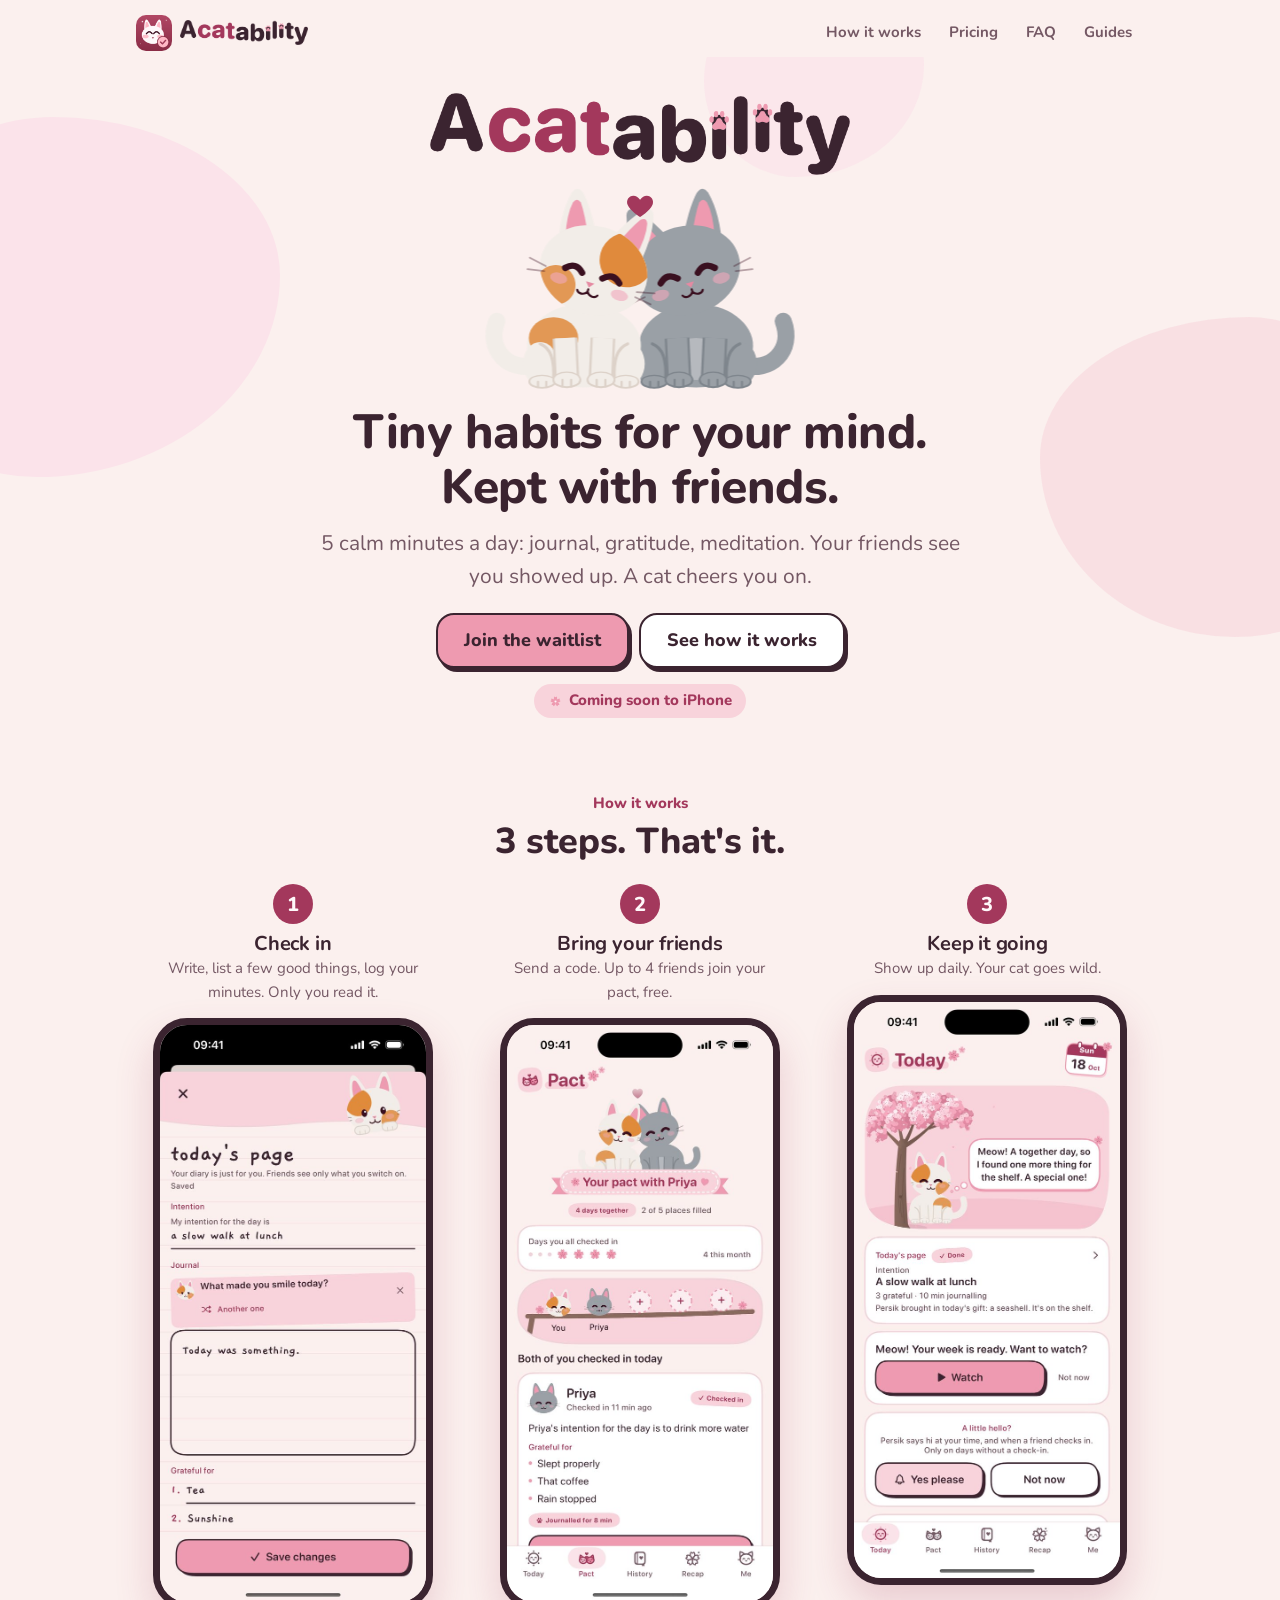
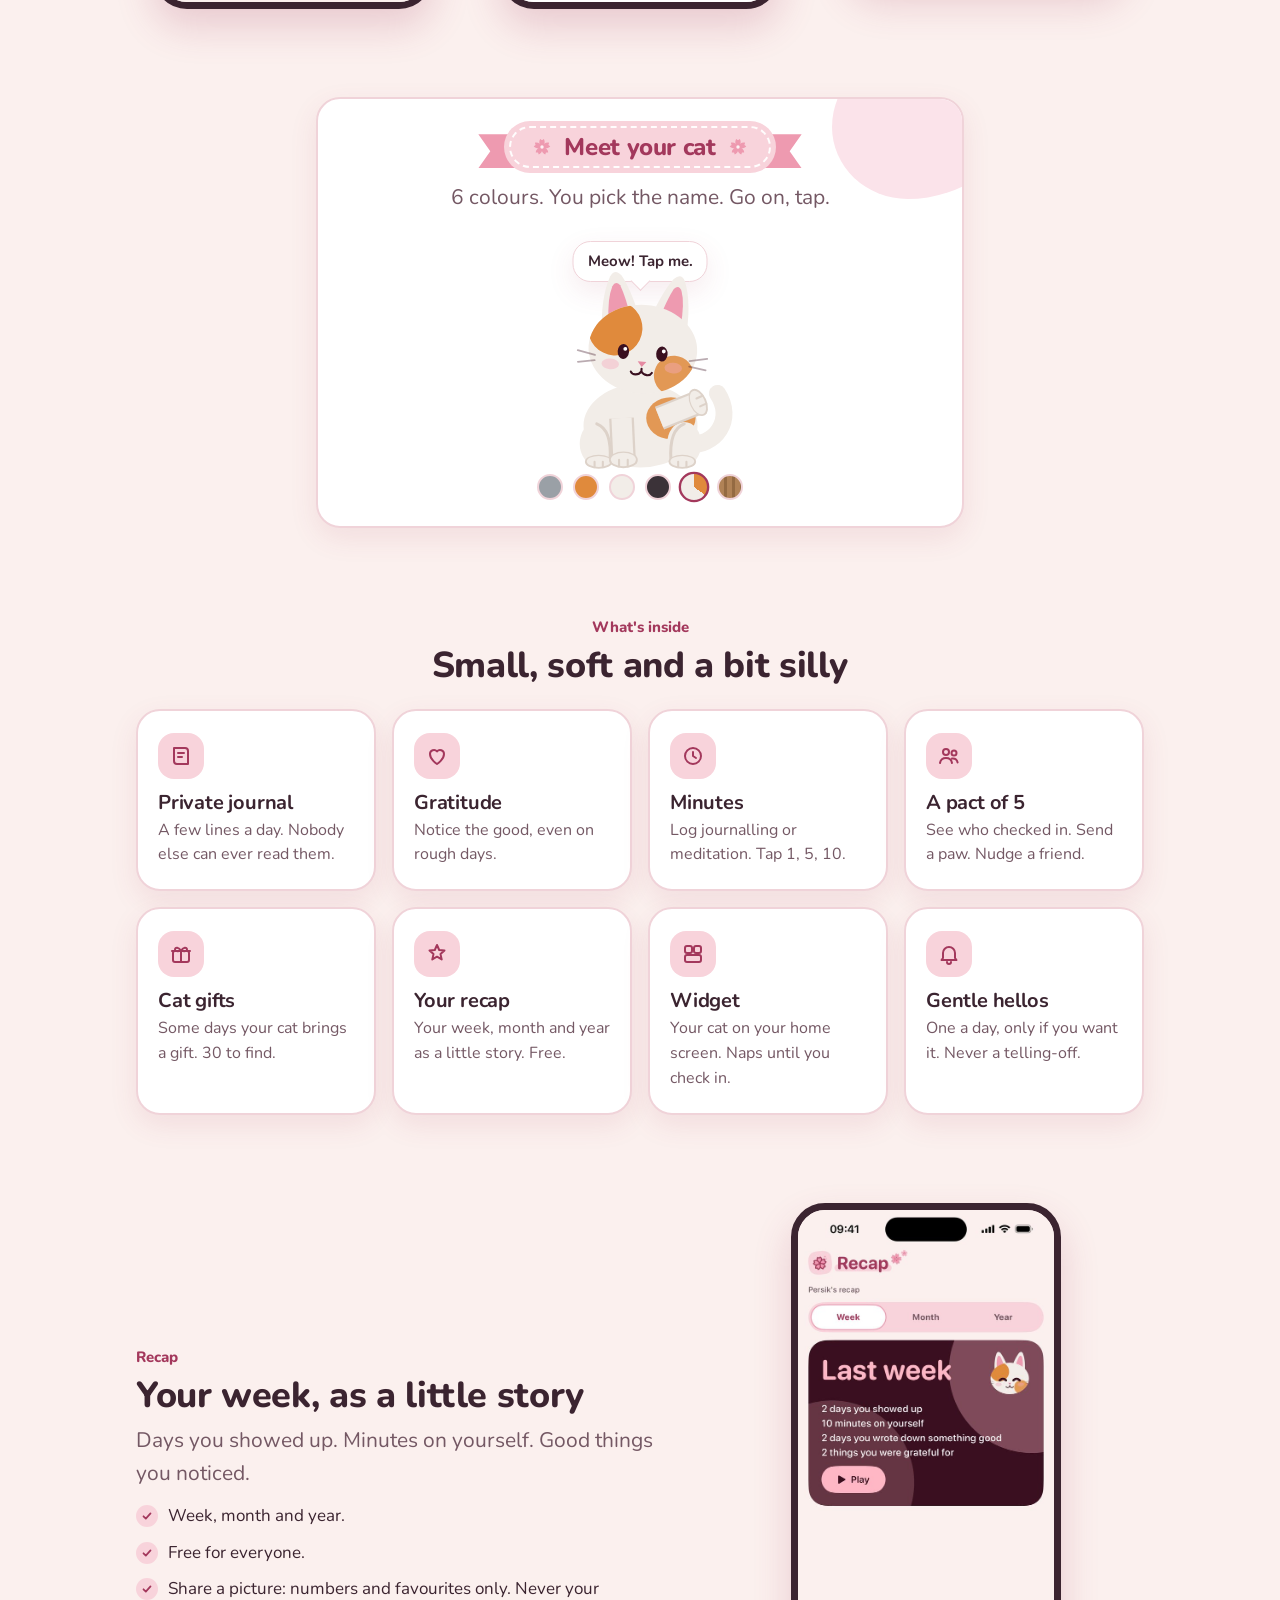
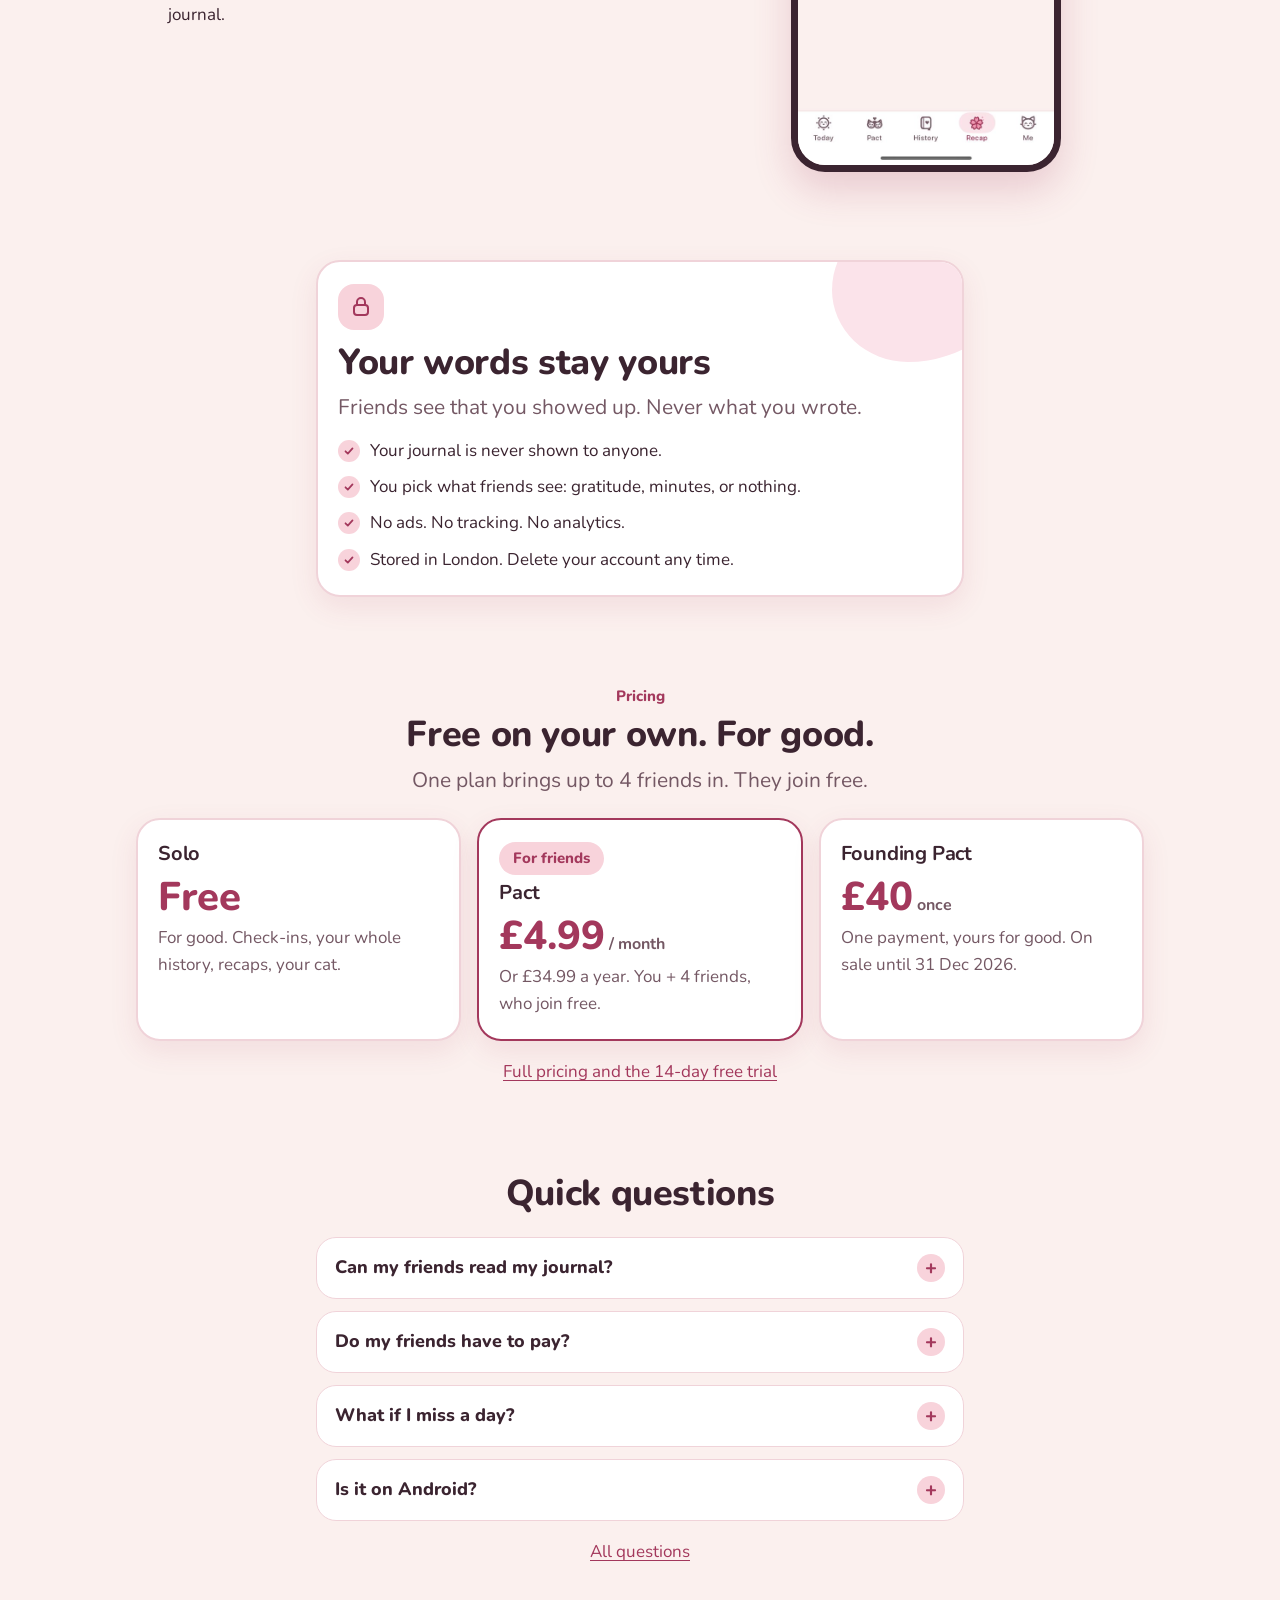
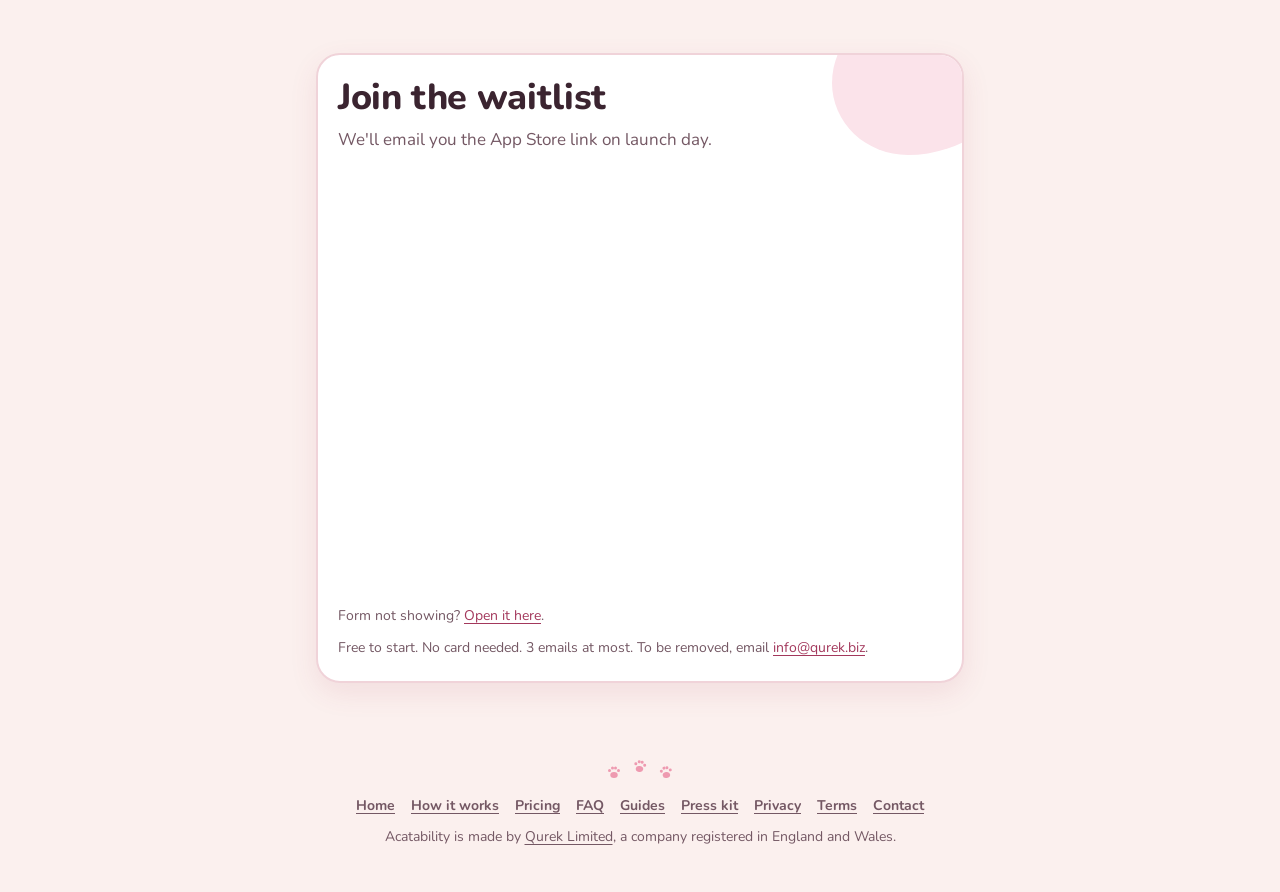
==== acatability/index.html @ 545551a8 "Acatability site: launch date not set yet, say coming soon" ====
<!DOCTYPE html>
<html lang="en-GB">
<head>
  <meta charset="UTF-8" />
  <meta name="viewport" content="width=device-width, initial-scale=1.0" />
  <title>Acatability: mental-health habits with friends, and a cat</title>
  <meta name="description" content="Acatability is an iPhone app for small daily mental-health habits you keep with friends: a private journal, gratitude and meditation minutes. Friends see you showed up, and a cute cat cheers you on. Free on your own." />
  <link rel="canonical" href="https://qurek.biz/acatability/" />
  <meta name="theme-color" content="#FBF0EE" media="(prefers-color-scheme: light)" />
  <meta name="theme-color" content="#2B1E26" media="(prefers-color-scheme: dark)" />
  <meta property="og:site_name" content="Acatability" />
  <meta property="og:title" content="Acatability: mental-health habits with friends, and a cat" />
  <meta property="og:description" content="Acatability is an iPhone app for small daily mental-health habits you keep with friends: a private journal, gratitude and meditation minutes. Friends see you showed up, and a cute cat cheers you on. Free on your own." />
  <meta property="og:url" content="https://qurek.biz/acatability/" />
  <meta property="og:type" content="website" />
  <meta property="og:image" content="https://qurek.biz/acatability/img/og.png" />
  <meta property="og:image:width" content="1200" />
  <meta property="og:image:height" content="630" />
  <meta name="twitter:card" content="summary_large_image" />
  <link rel="icon" type="image/png" href="/acatability/icon.png" />
  <link rel="apple-touch-icon" href="/acatability/icon.png" />
  <link rel="preconnect" href="https://fonts.googleapis.com" />
  <link rel="preconnect" href="https://fonts.gstatic.com" crossorigin />
  <link href="https://fonts.googleapis.com/css2?family=Gaegu:wght@700&family=Nunito:wght@600;700;800;900&display=swap" rel="stylesheet" />
  <link rel="stylesheet" href="/acatability/site.css" />
  <script type="application/ld+json">
{
  "@context": "https://schema.org",
  "@graph": [
    {
      "@type": "Organization",
      "@id": "https://qurek.biz/#org",
      "name": "Qurek Limited",
      "url": "https://qurek.biz/",
      "email": "info@qurek.biz",
      "address": {
        "@type": "PostalAddress",
        "addressCountry": "GB"
      }
    },
    {
      "@type": "WebSite",
      "@id": "https://qurek.biz/acatability/#site",
      "name": "Acatability",
      "url": "https://qurek.biz/acatability/",
      "publisher": {
        "@id": "https://qurek.biz/#org"
      },
      "inLanguage": "en-GB"
    },
    {
      "@type": "MobileApplication",
      "@id": "https://qurek.biz/acatability/#app",
      "name": "Acatability",
      "description": "An iPhone app for small daily mental-health habits kept with friends. Each day you check in with a private journal, a few things you're grateful for and your journalling or meditation minutes. Friends in your pact see that you showed up, plus only what you choose to share. A cat cheers you on. Free on your own; one plan brings up to four friends in, and they join free.",
      "operatingSystem": "iOS",
      "applicationCategory": "LifestyleApplication",
      "url": "https://qurek.biz/acatability/",
      "image": "https://qurek.biz/acatability/icon.png",
      "screenshot": [
        "https://qurek.biz/acatability/img/check-in.jpg",
        "https://qurek.biz/acatability/img/pact.jpg",
        "https://qurek.biz/acatability/img/today.jpg",
        "https://qurek.biz/acatability/img/history.jpg",
        "https://qurek.biz/acatability/img/recap.jpg"
      ],
      "author": {
        "@id": "https://qurek.biz/#org"
      },
      "publisher": {
        "@id": "https://qurek.biz/#org"
      },
      "offers": [
        {
          "@type": "Offer",
          "name": "Solo",
          "price": "0",
          "priceCurrency": "GBP"
        },
        {
          "@type": "Offer",
          "name": "Pact, monthly",
          "price": "4.99",
          "priceCurrency": "GBP"
        },
        {
          "@type": "Offer",
          "name": "Pact, yearly",
          "price": "34.99",
          "priceCurrency": "GBP"
        },
        {
          "@type": "Offer",
          "name": "Founding Pact, one payment",
          "price": "40.00",
          "priceCurrency": "GBP",
          "priceValidUntil": "2026-12-31"
        }
      ]
    }
  ]
}
  </script>
</head>
<body>
  <svg width="0" height="0" style="position:absolute" aria-hidden="true"><defs><symbol id="sakura" viewBox="0 0 24 24"><g fill="currentColor"><path transform="rotate(0 12 12)" d="M12 12C9.4 10.2 8.5 6.6 10.2 3.9L12 5.3l1.8-1.4c1.7 2.7.8 6.3-1.8 8.1z"/><path transform="rotate(72 12 12)" d="M12 12C9.4 10.2 8.5 6.6 10.2 3.9L12 5.3l1.8-1.4c1.7 2.7.8 6.3-1.8 8.1z"/><path transform="rotate(144 12 12)" d="M12 12C9.4 10.2 8.5 6.6 10.2 3.9L12 5.3l1.8-1.4c1.7 2.7.8 6.3-1.8 8.1z"/><path transform="rotate(216 12 12)" d="M12 12C9.4 10.2 8.5 6.6 10.2 3.9L12 5.3l1.8-1.4c1.7 2.7.8 6.3-1.8 8.1z"/><path transform="rotate(288 12 12)" d="M12 12C9.4 10.2 8.5 6.6 10.2 3.9L12 5.3l1.8-1.4c1.7 2.7.8 6.3-1.8 8.1z"/></g><circle cx="12" cy="12" r="1.7" fill="#fff" opacity=".85"/></symbol></defs></svg>
  <div class="petals" aria-hidden="true"><i></i><i></i><i></i><i></i></div>
  <header class="site-head">
    <div class="wrap">
      <a class="logo" href="/acatability/"><img src="/acatability/icon.png" width="36" height="36" alt="" /><picture><source srcset="/acatability/img/wordmark-dark.png" media="(prefers-color-scheme: dark)" /><img class="logo-word" src="/acatability/img/wordmark-light.png" width="708" height="138" alt="Acatability" /></picture></a>
      <ul class="nav">
        <li><a href="/acatability/how-it-works/">How it works</a></li>
        <li><a href="/acatability/pricing/">Pricing</a></li>
        <li><a href="/acatability/faq/">FAQ</a></li>
        <li><a href="/acatability/guides/">Guides</a></li>
      </ul>
    </div>
  </header>

  <main>
    <div class="blobs" aria-hidden="true"><span></span><span></span><span></span></div>

    <section class="hero">
      <div class="wrap">
        <h1 class="sr-only">Acatability</h1>
        <picture>
          <source srcset="/acatability/img/wordmark-dark.png" media="(prefers-color-scheme: dark)" />
          <img class="wordmark-img" src="/acatability/img/wordmark-light.png" width="708" height="138" alt="" fetchpriority="high" />
        </picture>
        <div class="duo" role="img" aria-label="Two cats touching heads">
          <div class="duo-cat right"><canvas id="cat-r"></canvas></div>
          <div class="duo-cat left"><canvas id="cat-l"></canvas></div>
          <svg class="duo-heart" viewBox="0 0 24 24" aria-hidden="true"><path d="M12 21s-7.5-4.6-9.3-9.2C1.4 8.4 3.6 5 7 5c2 0 3.4 1.1 5 3 1.6-1.9 3-3 5-3 3.4 0 5.6 3.4 4.3 6.8C19.5 16.4 12 21 12 21z"/></svg>
        </div>
        <p class="h1">Tiny habits for your mind. Kept with friends.</p>
        <p class="lede">5 calm minutes a day: journal, gratitude, meditation. Your friends see you showed up. A cat cheers you on.</p>
        <div class="cta-row">
          <a class="button" href="#join">Join the waitlist</a>
          <a class="button ghost" href="/acatability/how-it-works/">See how it works</a>
        </div>
        <p style="margin-top:16px"><span class="tag"><svg class="sakura" aria-hidden="true"><use href="#sakura"/></svg>Coming soon to iPhone</span></p>
      </div>
    </section>

    <section aria-labelledby="steps-title">
      <div class="wrap">
        <div class="section-head center"><p class="eyebrow">How it works</p><h2 id="steps-title">3 steps. That's it.</h2></div>
        <div class="steps">
          <figure class="step">
            <div class="num">1</div>
            <h3>Check in</h3>
            <p>Write, list a few good things, log your minutes. Only you read it.</p>
            <img class="phone" src="/acatability/img/check-in.jpg" width="600" height="1300" alt="Today&#x27;s check-in: a private journal, things you&#x27;re grateful for and minutes spent" loading="lazy" />
          </figure>
          <figure class="step">
            <div class="num">2</div>
            <h3>Bring your friends</h3>
            <p>Send a code. Up to 4 friends join your pact, free.</p>
            <img class="phone" src="/acatability/img/pact.jpg" width="600" height="1300" alt="The Pact tab: two cats touching heads, 4 days together, and Priya checked in 12 minutes ago" loading="lazy" />
          </figure>
          <figure class="step">
            <div class="num">3</div>
            <h3>Keep it going</h3>
            <p>Show up daily. Your cat goes wild.</p>
            <img class="phone" src="/acatability/img/today.jpg" width="600" height="1300" alt="Today: your cat and your days together" loading="lazy" />
          </figure>
        </div>
        <p class="swipe-hint">Swipe for more</p>
      </div>
    </section>

    <section aria-labelledby="cat-title">
      <div class="wrap narrow">
        <div class="card tinted center meet">
          <div class="section-head center"><h2 id="cat-title" class="ribbon-wrap"><span class="ribbon"><svg class="sakura" aria-hidden="true"><use href="#sakura"/></svg>Meet your cat<svg class="sakura" aria-hidden="true"><use href="#sakura"/></svg></span></h2><p class="lede">6 colours. You pick the name. Go on, tap.</p></div>
          <div class="stage-wrap">
            <p class="bubble" id="bubble" aria-live="polite">Meow!</p>
            <button class="stage" id="cat-stage" type="button" aria-label="The Acatability cat. Tap for a trick">
              <canvas id="cat" aria-hidden="true"></canvas>
            </button>
          </div>
          <div class="swatches" role="group" aria-label="Pick a cat colour">
            <button type="button" data-color="grey" style="--c:#9AA0A6" aria-label="Grey" aria-pressed="false"></button>
            <button type="button" data-color="orange" style="--c:#E08A3C" aria-label="Orange" aria-pressed="false"></button>
            <button type="button" data-color="white" style="--c:#F2EDE8" aria-label="White" aria-pressed="false"></button>
            <button type="button" data-color="black" style="--c:#3B3238" aria-label="Black" aria-pressed="false"></button>
            <button type="button" data-color="calico" style="--c:conic-gradient(#E08A3C 0 35%, #F2EDE8 0)" aria-label="Calico" aria-pressed="true"></button>
            <button type="button" data-color="tabby" style="--c:repeating-linear-gradient(90deg,#B08256 0 5px,#946A42 5px 8px)" aria-label="Tabby" aria-pressed="false"></button>
          </div>
        </div>
      </div>
    </section>

    <section aria-labelledby="inside-title">
      <div class="wrap">
        <div class="section-head center"><p class="eyebrow">What's inside</p><h2 id="inside-title">Small, soft and a bit silly</h2></div>
        <div class="grid four">
          <div class="card feature"><div class="icon"><svg viewBox="0 0 24 24" fill="none" stroke="currentColor" stroke-width="2" stroke-linecap="round" stroke-linejoin="round" aria-hidden="true"><path d="M5 4h11a3 3 0 0 1 3 3v13H8a3 3 0 0 1-3-3z"/><path d="M9 9h6M9 13h4"/></svg></div><h3>Private journal</h3><p>A few lines a day. Nobody else can ever read them.</p></div><div class="card feature"><div class="icon"><svg viewBox="0 0 24 24" fill="none" stroke="currentColor" stroke-width="2" stroke-linecap="round" stroke-linejoin="round" aria-hidden="true"><path d="M12 20s-7-4.4-7-10a4 4 0 0 1 7-2.6A4 4 0 0 1 19 10c0 5.6-7 10-7 10z"/></svg></div><h3>Gratitude</h3><p>Notice the good, even on rough days.</p></div><div class="card feature"><div class="icon"><svg viewBox="0 0 24 24" fill="none" stroke="currentColor" stroke-width="2" stroke-linecap="round" stroke-linejoin="round" aria-hidden="true"><circle cx="12" cy="12" r="8"/><path d="M12 8v4l3 2"/></svg></div><h3>Minutes</h3><p>Log journalling or meditation. Tap 1, 5, 10.</p></div><div class="card feature"><div class="icon"><svg viewBox="0 0 24 24" fill="none" stroke="currentColor" stroke-width="2" stroke-linecap="round" stroke-linejoin="round" aria-hidden="true"><circle cx="9" cy="8" r="3"/><circle cx="17" cy="9" r="2.5"/><path d="M3 19c.6-3.4 3-5 6-5s5.4 1.6 6 5M15 14.5c2.6-.3 5 1 5.6 4"/></svg></div><h3>A pact of 5</h3><p>See who checked in. Send a paw. Nudge a friend.</p></div><div class="card feature"><div class="icon"><svg viewBox="0 0 24 24" fill="none" stroke="currentColor" stroke-width="2" stroke-linecap="round" stroke-linejoin="round" aria-hidden="true"><rect x="4" y="9" width="16" height="11" rx="2"/><path d="M3 9h18M12 9v11M12 9c-2-4-6-4-6-1.5S10 9 12 9c2 0 6 1 6-1.5S14 5 12 9z"/></svg></div><h3>Cat gifts</h3><p>Some days your cat brings a gift. 30 to find.</p></div><div class="card feature"><div class="icon"><svg viewBox="0 0 24 24" fill="none" stroke="currentColor" stroke-width="2" stroke-linecap="round" stroke-linejoin="round" aria-hidden="true"><path d="M12 3l2.2 5 5.3.5-4 3.6 1.2 5.3L12 14.7 7.3 17.4l1.2-5.3-4-3.6 5.3-.5z"/></svg></div><h3>Your recap</h3><p>Your week, month and year as a little story. Free.</p></div><div class="card feature"><div class="icon"><svg viewBox="0 0 24 24" fill="none" stroke="currentColor" stroke-width="2" stroke-linecap="round" stroke-linejoin="round" aria-hidden="true"><rect x="4" y="4" width="7" height="7" rx="2"/><rect x="13" y="4" width="7" height="7" rx="2"/><rect x="4" y="13" width="16" height="7" rx="2"/></svg></div><h3>Widget</h3><p>Your cat on your home screen. Naps until you check in.</p></div><div class="card feature"><div class="icon"><svg viewBox="0 0 24 24" fill="none" stroke="currentColor" stroke-width="2" stroke-linecap="round" stroke-linejoin="round" aria-hidden="true"><path d="M6 16V11a6 6 0 0 1 12 0v5l1.5 2h-15z"/><path d="M10 20a2 2 0 0 0 4 0"/></svg></div><h3>Gentle hellos</h3><p>One a day, only if you want it. Never a telling-off.</p></div>
        </div>
      </div>
    </section>

    <section aria-labelledby="recap-title">
      <div class="wrap">
        <div class="split">
          <div>
            <p class="eyebrow">Recap</p>
            <h2 id="recap-title">Your week, as a little story</h2>
            <p class="lede">Days you showed up. Minutes on yourself. Good things you noticed.</p>
            <ul class="ticks">
              <li>Week, month and year.</li>
              <li>Free for everyone.</li>
              <li>Share a picture: numbers and favourites only. Never your journal.</li>
            </ul>
          </div>
          <img class="phone" src="/acatability/img/recap.jpg" width="600" height="1300" alt="Recap: last week, 2 days you showed up, 10 minutes on yourself, and a Play button" loading="lazy" />
        </div>
      </div>
    </section>

    <section aria-labelledby="private-title">
      <div class="wrap narrow">
        <div class="card tinted">
          <div class="icon"><svg viewBox="0 0 24 24" fill="none" stroke="currentColor" stroke-width="2" stroke-linecap="round" stroke-linejoin="round" aria-hidden="true"><rect x="5" y="10" width="14" height="10" rx="3"/><path d="M8 10V7a4 4 0 0 1 8 0v3"/></svg></div>
          <h2 id="private-title">Your words stay yours</h2>
          <p class="lede">Friends see that you showed up. Never what you wrote.</p>
          <ul class="ticks">
            <li>Your journal is never shown to anyone.</li>
            <li>You pick what friends see: gratitude, minutes, or nothing.</li>
            <li>No ads. No tracking. No analytics.</li>
            <li>Stored in London. Delete your account any time.</li>
          </ul>
        </div>
      </div>
    </section>

    <section aria-labelledby="price-title">
      <div class="wrap">
        <div class="section-head center"><p class="eyebrow">Pricing</p><h2 id="price-title">Free on your own. For good.</h2><p class="lede">One plan brings up to 4 friends in. They join free.</p></div>
        <div class="grid three">
          <div class="card price-card">
            <h3>Solo</h3>
            <p class="price">Free</p>
            <p class="muted">For good. Check-ins, your whole history, recaps, your cat.</p>
          </div>
          <div class="card price-card best">
            <span class="tag ribbon-tag">For friends</span>
            <h3>Pact</h3>
            <p class="price">£4.99<small> / month</small></p>
            <p class="muted">Or £34.99 a year. You + 4 friends, who join free.</p>
          </div>
          <div class="card price-card">
            <h3>Founding Pact</h3>
            <p class="price">£40<small> once</small></p>
            <p class="muted">One payment, yours for good. On sale until 31 Dec 2026.</p>
          </div>
        </div>
        <p class="center" style="margin-top:18px"><a href="/acatability/pricing/">Full pricing and the 14-day free trial</a></p>
      </div>
    </section>

    <section aria-labelledby="faq-title">
      <div class="wrap narrow">
        <div class="section-head center"><h2 id="faq-title">Quick questions</h2></div>
        <div class="faq">
          <details>
            <summary>Can my friends read my journal?</summary>
            <p>No. Your journal is never shown to anyone. Friends see that you checked in, plus only what you choose to share, like your gratitude or minutes.</p>
          </details>
          <details>
            <summary>Do my friends have to pay?</summary>
            <p>No. One person pays. Everyone they invite joins free.</p>
          </details>
          <details>
            <summary>What if I miss a day?</summary>
            <p>Nothing bad happens. Your total days stay, and your cat never tells you off. Just check in the next day.</p>
          </details>
          <details>
            <summary>Is it on Android?</summary>
            <p>Not yet. Acatability is made for iPhone.</p>
          </details>
        </div>
        <p class="center" style="margin-top:18px"><a href="/acatability/faq/">All questions</a></p>
      </div>
    </section>

    <section id="join" aria-labelledby="join-title">
      <div class="wrap narrow">
        <div class="card tinted">
          <h2 id="join-title">Join the waitlist</h2>
          <p class="muted" style="margin-bottom:14px">We'll email you the App Store link on launch day.</p>
          <div id="tally-wrap"></div>
          <a id="fallback" class="button" href="https://tally.so/r/b50xX7">Join the waitlist</a>
          <p class="small muted" id="direct" hidden style="margin-top:10px">Form not showing? <a href="https://tally.so/r/b50xX7">Open it here</a>.</p>
          <p class="small muted" style="margin-top:10px">Free to start. No card needed. 3 emails at most. To be removed, email <a href="mailto:info@qurek.biz">info@qurek.biz</a>.</p>
        </div>
      </div>
    </section>
  </main>

  <footer class="site-foot">
    <div class="wrap">
      <div class="paws" aria-hidden="true"><svg viewBox="0 0 24 24" fill="currentColor"><ellipse cx="12" cy="16" rx="5" ry="4"/><circle cx="6" cy="10" r="2"/><circle cx="10" cy="6.5" r="2"/><circle cx="14" cy="6.5" r="2"/><circle cx="18" cy="10" r="2"/></svg><svg viewBox="0 0 24 24" fill="currentColor"><ellipse cx="12" cy="16" rx="5" ry="4"/><circle cx="6" cy="10" r="2"/><circle cx="10" cy="6.5" r="2"/><circle cx="14" cy="6.5" r="2"/><circle cx="18" cy="10" r="2"/></svg><svg viewBox="0 0 24 24" fill="currentColor"><ellipse cx="12" cy="16" rx="5" ry="4"/><circle cx="6" cy="10" r="2"/><circle cx="10" cy="6.5" r="2"/><circle cx="14" cy="6.5" r="2"/><circle cx="18" cy="10" r="2"/></svg></div>
      <nav aria-label="Footer">
        <a href="/acatability/">Home</a>
        <a href="/acatability/how-it-works/">How it works</a>
        <a href="/acatability/pricing/">Pricing</a>
        <a href="/acatability/faq/">FAQ</a>
        <a href="/acatability/guides/">Guides</a>
        <a href="/acatability/press/">Press kit</a>
        <a href="https://niacod.github.io/acatability-legal/privacy">Privacy</a>
        <a href="https://niacod.github.io/acatability-legal/terms">Terms</a>
        <a href="mailto:info@qurek.biz">Contact</a>
      </nav>
      <p>Acatability is made by <a href="/">Qurek Limited</a>, a company registered in England and Wales.</p>
    </div>
  </footer>
  <script src="/acatability/cat.js"></script>
  <script>
    // The app's cat: tap for a trick and a new line in the speech bubble
    // (typed letter by letter, like in the app). Swatches change his
    // colour. He celebrates when someone joins the waitlist.
    (function () {
      // The hero's two cats touching heads, like the app's sign-in.
      if (document.getElementById("cat-r")) {
        new AcatCat(document.getElementById("cat-r"), { color: "grey", mood: "happy", nuzzle: true });
        new AcatCat(document.getElementById("cat-l"), { color: "calico", mood: "happy", nuzzle: true });
      }
      var cat = new AcatCat(document.getElementById("cat"), { color: "calico" });
      var bubble = document.getElementById("bubble");
      var still = window.matchMedia("(prefers-reduced-motion: reduce)").matches;
      var tricks = ["wave", "clap", "jump", "purr"], next = 0;
      var lines = ["Meow!", "Did you check in today?", "Bring a friend. I'll cheer for two.", "Purr...", "I never tell you off.", "Meow! Pick my colour."];
      var line = 0, typing = null;
      function say(text) {
        clearInterval(typing);
        if (still) { bubble.textContent = text; return; }
        var i = 0;
        bubble.textContent = "";
        typing = setInterval(function () {
          bubble.textContent = text.slice(0, ++i);
          if (i >= text.length) clearInterval(typing);
        }, 38);
      }
      document.getElementById("cat-stage").addEventListener("click", function () {
        cat.play(tricks[next]);
        next = (next + 1) % tricks.length;
        line = (line + 1) % lines.length;
        say(lines[line]);
      });
      document.querySelectorAll(".swatches button").forEach(function (b) {
        b.addEventListener("click", function () {
          document.querySelectorAll(".swatches button").forEach(function (o) { o.setAttribute("aria-pressed", "false"); });
          b.setAttribute("aria-pressed", "true");
          cat.setColor(b.getAttribute("data-color"));
          cat.play("jump");
          say("Ooh, " + b.getAttribute("aria-label").toLowerCase() + "!");
        });
      });
      var seen = false;
      new IntersectionObserver(function (es) {
        if (seen || !es[0].isIntersecting) return;
        seen = true;
        setTimeout(function () { cat.play("wave"); next = 1; say("Meow! Tap me."); }, 400);
      }).observe(document.getElementById("cat-stage"));
      window.addEventListener("message", function (e) {
        if (typeof e.data !== "string" || e.data.indexOf("Tally.FormSubmitted") === -1) return;
        cat.setMood("happy");
        say("Yay! See you on launch day.");
        setTimeout(function () { cat.play("jump"); }, 700);
      });
    })();
  </script>
  <script>
    // The Tally form ID (end of tally.so/r/XXXXXX). Clear it to fall back
    // to the plain button.
    var TALLY_FORM_ID = "b50xX7";
    if (TALLY_FORM_ID && document.getElementById("tally-wrap")) {
      var frame = document.createElement("iframe");
      frame.title = "Acatability waitlist";
      frame.setAttribute("data-tally-src", "https://tally.so/embed/" + TALLY_FORM_ID + "?hideTitle=1&transparentBackground=1&dynamicHeight=1");
      document.getElementById("tally-wrap").appendChild(frame);
      document.getElementById("fallback").remove();
      document.getElementById("direct").hidden = false;
      var s = document.createElement("script");
      s.src = "https://tally.so/widgets/embed.js";
      s.onload = s.onerror = function () {
        if (window.Tally) { window.Tally.loadEmbeds(); }
        else { frame.src = frame.getAttribute("data-tally-src"); }
      };
      document.body.appendChild(s);
    }
  </script>
</body>
</html>
---- acatability/site.css ----
/* Acatability website. Colours, fonts and shapes follow the app's
   DesignSystem.swift ("Organic Bloom", P24): sakura paper, white cards,
   plum-rose accent, SF Rounded (Nunito where SF Rounded isn't there). */

:root {
  --paper: #FBF0EE;
  --card: #FFFFFF;
  --border: #F0D3D9;
  --tint: #FBE3EA;
  --ink: #3B2430;
  --muted: #745864;
  --petal: #F8D3DB;
  --blossom: #EE9AB0;
  --plum: #A3385C;
  --on-plum: #FFF8FA;
  --orange: #E08B3A;
  --hill: #F4C3CF;
  --shadow: 0 10px 28px rgba(163, 56, 92, 0.10);
  --phone-edge: #3B2430;
  --round: ui-rounded, "SF Pro Rounded", "Nunito", system-ui, -apple-system, sans-serif;
  --hand: "Gaegu", ui-rounded, "Nunito", sans-serif;
  color-scheme: light dark;
}
@media (prefers-color-scheme: dark) {
  :root:not([data-theme="light"]) {
    --paper: #2B1E26;
    --card: #3D2833;
    --border: #4A3540;
    --tint: #3D2832;
    --ink: #FFF6F4;
    --muted: #D8C2CB;
    --petal: #4A2530;
    --plum: #EC92A6;
    --on-plum: #3A1020;
    --hill: #5A3540;
    --shadow: 0 10px 28px rgba(0, 0, 0, 0.30);
    --phone-edge: #1E141A;
  }
}
:root[data-theme="dark"] {
  --paper: #2B1E26; --card: #3D2833; --border: #4A3540; --tint: #3D2832;
  --ink: #FFF6F4; --muted: #D8C2CB; --petal: #4A2530; --plum: #EC92A6;
  --on-plum: #3A1020; --hill: #5A3540; --shadow: 0 10px 28px rgba(0, 0, 0, 0.30);
  --phone-edge: #1E141A;
}

*, *::before, *::after { box-sizing: border-box; margin: 0; padding: 0; }
html { scroll-behavior: smooth; -webkit-text-size-adjust: 100%; }
@media (prefers-reduced-motion: reduce) { html { scroll-behavior: auto; } }

body {
  background: var(--paper);
  color: var(--ink);
  font-family: var(--round);
  font-size: 17px;
  line-height: 1.55;
  -webkit-font-smoothing: antialiased;
  overflow-x: hidden;
}
img { max-width: 100%; height: auto; display: block; }
a { color: var(--plum); text-underline-offset: 3px; }
a:focus-visible, button:focus-visible, summary:focus-visible {
  outline: 3px solid var(--blossom); outline-offset: 3px; border-radius: 12px;
}

.wrap { width: 100%; max-width: 1040px; margin: 0 auto; padding: 0 16px; }
.narrow { max-width: 680px; }

/* Soft blobs behind the page, like the app's Organic Bloom backgrounds. */
.blobs { position: absolute; inset: 0 0 auto 0; height: 760px; overflow: hidden; z-index: -1; pointer-events: none; }
.blobs span { position: absolute; background: var(--tint); border-radius: 46% 54% 58% 42% / 52% 44% 56% 48%; }
.blobs span:nth-child(1) { width: 420px; height: 360px; left: -140px; top: 60px; }
.blobs span:nth-child(2) { width: 360px; height: 320px; right: -120px; top: 260px; background: var(--petal); opacity: .55; border-radius: 58% 42% 46% 54% / 44% 58% 42% 56%; }
.blobs span:nth-child(3) { width: 220px; height: 200px; left: 55%; top: -80px; opacity: .7; }

/* Header */
.site-head { padding: 14px 0 6px; }
.site-head .wrap { display: flex; align-items: center; justify-content: space-between; gap: 12px; flex-wrap: wrap; }
.logo { display: flex; align-items: center; gap: 10px; text-decoration: none; color: var(--ink); font-weight: 800; font-size: 19px; }
.logo > img { width: 36px; height: 36px; border-radius: 10px; }
.nav { display: flex; gap: 4px; list-style: none; overflow-x: auto; scrollbar-width: none; max-width: 100%; }
.nav::-webkit-scrollbar { display: none; }
.nav a {
  display: block; white-space: nowrap; padding: 7px 12px; border-radius: 999px;
  color: var(--muted); text-decoration: none; font-weight: 700; font-size: 15px;
}
.nav a:hover { background: var(--tint); color: var(--plum); }
.nav a[aria-current="page"] { background: var(--petal); color: var(--plum); }
@media (max-width: 560px) {
  .site-head .wrap { justify-content: center; }
  .nav { justify-content: flex-start; width: 100%; }
}

/* Type */
h1, h2, h3 { font-family: var(--round); color: var(--ink); line-height: 1.15; letter-spacing: -0.01em; }
h1 { font-size: clamp(32px, 7vw, 52px); font-weight: 800; }
h2 { font-size: clamp(26px, 4.6vw, 36px); font-weight: 800; margin-bottom: 8px; }
h3 { font-size: 20px; font-weight: 700; margin-bottom: 4px; }
.lede { font-size: clamp(18px, 2.4vw, 21px); color: var(--muted); max-width: 32em; }
.muted { color: var(--muted); }
.small { font-size: 14px; }
.hand { font-family: var(--hand); font-weight: 700; }
.eyebrow { color: var(--plum); font-weight: 800; font-size: 15px; margin-bottom: 6px; }
.center { text-align: center; }
.center .lede { margin-left: auto; margin-right: auto; }

section { padding: 44px 0; }
.section-head { margin-bottom: 22px; }

/* Hero */
.hero { padding: 26px 0 30px; text-align: center; }
.hero h1 { max-width: 13em; margin: 6px auto 12px; }
.hero .lede { margin: 0 auto; }
.stage-wrap { position: relative; width: 190px; margin: 34px auto 0; }
.stage {
  position: relative; display: block; width: 190px; height: 190px;
  background: none; border: 0; padding: 0; cursor: pointer;
  -webkit-tap-highlight-color: transparent;
}
.stage canvas { position: absolute; left: -45%; top: -45%; width: 190%; height: 190%; pointer-events: none; }
.bubble {
  position: absolute; left: 50%; bottom: calc(100% - 4px); transform: translateX(-50%);
  background: var(--card); color: var(--ink); border: 1px solid var(--border);
  border-radius: 18px; padding: 8px 14px; font-weight: 700; font-size: 15px;
  white-space: nowrap; box-shadow: var(--shadow); min-height: 40px; min-width: 64px;
}
.bubble::after {
  content: ""; position: absolute; left: 50%; top: 100%; width: 14px; height: 14px;
  background: var(--card); border-right: 1px solid var(--border); border-bottom: 1px solid var(--border);
  transform: translate(-50%, -7px) rotate(45deg);
}
.swatches { display: flex; justify-content: center; gap: 10px; margin: 6px 0 4px; }
.swatches button {
  width: 26px; height: 26px; border-radius: 50%; border: 2px solid var(--border);
  background: var(--c); cursor: pointer; padding: 0; transition: transform .15s;
}
.swatches button[aria-pressed="true"] { border-color: var(--plum); transform: scale(1.18); }
.hint { color: var(--muted); font-size: 13px; }

.pill {
  display: inline-flex; align-items: center; gap: 6px; padding: 6px 14px; border-radius: 999px;
  background: var(--petal); color: var(--plum); font-weight: 800; font-size: 14px;
}
.cta-row { display: flex; gap: 10px; justify-content: center; flex-wrap: wrap; margin-top: 20px; }

/* Buttons: squishy like the app's */
.button {
  display: inline-flex; align-items: center; justify-content: center; gap: 8px;
  min-height: 52px; padding: 12px 26px; border-radius: 22px;
  background: var(--plum); color: var(--on-plum); border: 0;
  font-family: var(--round); font-weight: 800; font-size: 18px; text-decoration: none;
  cursor: pointer; transition: transform .12s ease;
}
.button:hover { filter: brightness(1.05); }
.button:active { transform: scale(0.96); }
.button.ghost { background: var(--card); color: var(--ink); border: 1.5px solid var(--border); }
@media (prefers-reduced-motion: reduce) { .button:active { transform: none; } }

/* Cards */
.card {
  position: relative; background: var(--card); border: 1px solid var(--border);
  border-radius: 24px; padding: 22px 20px; box-shadow: var(--shadow); overflow: hidden;
}
.card.tinted::before {
  content: ""; position: absolute; width: 180px; height: 150px; right: -50px; top: -50px;
  background: var(--tint); border-radius: 46% 54% 58% 42% / 52% 44% 56% 48%; z-index: 0;
}
.card > * { position: relative; z-index: 1; }
.grid { display: grid; gap: 16px; }
@media (min-width: 640px) { .grid.two { grid-template-columns: repeat(2, 1fr); } }
@media (min-width: 900px) { .grid.three { grid-template-columns: repeat(3, 1fr); } .grid.four { grid-template-columns: repeat(4, 1fr); } }
@media (min-width: 640px) and (max-width: 899px) { .grid.three, .grid.four { grid-template-columns: repeat(2, 1fr); } }

.icon {
  width: 46px; height: 46px; border-radius: 16px; background: var(--petal); color: var(--plum);
  display: grid; place-items: center; margin-bottom: 12px;
}
.icon svg { width: 24px; height: 24px; }
.feature p { color: var(--muted); font-size: 16px; }

/* Phone screenshots */
.phone {
  border-radius: 34px; border: 7px solid var(--phone-edge); box-shadow: 0 18px 38px rgba(163, 56, 92, 0.20);
  overflow: hidden; background: var(--paper);
}
.steps { display: grid; gap: 34px; justify-items: center; }
.step { max-width: 280px; text-align: center; }
.step .num {
  width: 40px; height: 40px; border-radius: 50%; background: var(--plum); color: var(--on-plum);
  display: grid; place-items: center; margin: 0 auto 8px; font-weight: 800; font-size: 20px;
}
.step h3 { margin-bottom: 2px; }
.step p { color: var(--muted); font-size: 15px; margin-bottom: 14px; }
@media (min-width: 820px) { .steps { grid-template-columns: repeat(3, 1fr); align-items: start; } }

/* Split rows (text + phone) */
.split { display: grid; gap: 26px; align-items: center; }
.split .phone { width: 100%; max-width: 270px; margin: 0 auto; }
@media (min-width: 820px) {
  .split { grid-template-columns: 1.2fr 1fr; gap: 48px; }
  .split.flip > :first-child { order: 2; }
}
.ticks { list-style: none; display: grid; gap: 10px; margin-top: 14px; }
.ticks li { display: flex; gap: 10px; align-items: flex-start; }
.ticks li::before {
  content: ""; flex: none; width: 22px; height: 22px; margin-top: 2px; border-radius: 50%;
  background: var(--petal) url("data:image/svg+xml,%3Csvg xmlns='http://www.w3.org/2000/svg' viewBox='0 0 24 24' fill='none' stroke='%23A3385C' stroke-width='3' stroke-linecap='round' stroke-linejoin='round'%3E%3Cpath d='M6 12.5l4 4 8-9'/%3E%3C/svg%3E") center / 14px no-repeat;
}

/* Pricing */
.price-card { display: flex; flex-direction: column; gap: 6px; }
.price { font-size: 40px; font-weight: 800; color: var(--plum); line-height: 1.1; }
.price small { font-size: 16px; color: var(--muted); font-weight: 700; }
.price-card .ticks { margin-top: 8px; font-size: 16px; }
.price-card.best { border: 2px solid var(--plum); }
.ribbon { align-self: flex-start; }

/* FAQ */
.faq { display: grid; gap: 12px; }
.faq details { background: var(--card); border: 1px solid var(--border); border-radius: 20px; padding: 0 18px; }
.faq summary {
  cursor: pointer; list-style: none; padding: 16px 0; font-weight: 800; font-size: 18px;
  display: flex; justify-content: space-between; gap: 12px; align-items: center;
}
.faq summary::-webkit-details-marker { display: none; }
.faq summary::after {
  content: "+"; flex: none; width: 28px; height: 28px; border-radius: 50%; background: var(--petal);
  color: var(--plum); display: grid; place-items: center; font-size: 20px; line-height: 1;
}
.faq details[open] summary::after { content: "–"; }
.faq details p { padding: 0 0 16px; color: var(--muted); }
.faq details p + p { margin-top: -6px; }

/* Articles (guides) */
.article { max-width: 680px; margin: 0 auto; }
.article h1 { font-size: clamp(30px, 6vw, 44px); margin: 6px 0 12px; }
.article h2 { font-size: 26px; margin: 32px 0 8px; }
.article p, .article li { margin-bottom: 12px; }
.article ol, .article ul { padding-left: 22px; }
.article li::marker { color: var(--plum); font-weight: 800; }
.article .meta { color: var(--muted); font-size: 14px; margin-bottom: 18px; }
.note {
  background: var(--tint); border-radius: 20px; padding: 16px 18px; margin: 22px 0;
}
.note p:last-child { margin-bottom: 0; }
.crumbs { font-size: 14px; color: var(--muted); padding-top: 10px; }
.crumbs a { color: var(--muted); }

/* Waitlist */
#tally-wrap iframe { width: 100%; border: 0; min-height: 420px; }
@media (prefers-color-scheme: dark) {
  #tally-wrap:not(:empty) { background: #FFF8FA; border-radius: 16px; padding: 12px 8px 4px; }
}

/* Footer */
.site-foot { padding: 36px 0 44px; text-align: center; color: var(--muted); font-size: 14px; }
.site-foot nav { display: flex; flex-wrap: wrap; justify-content: center; gap: 6px 16px; margin-bottom: 10px; font-weight: 700; }
.site-foot a { color: var(--muted); }
.paws { display: flex; justify-content: center; gap: 8px; margin-bottom: 14px; color: var(--blossom); }
.paws svg { width: 18px; height: 18px; }
.paws svg:nth-child(2) { transform: translateY(-6px) rotate(10deg); }
.paws svg:nth-child(3) { transform: rotate(-8deg); }

/* Falling petals (a few, slow; off for reduced motion) */
.petals { position: fixed; inset: 0; pointer-events: none; z-index: 0; overflow: hidden; }
.petals i {
  position: absolute; top: -20px; width: 12px; height: 9px; background: var(--blossom);
  border-radius: 80% 0 80% 0; opacity: .55; animation: fall linear infinite;
}
.petals i:nth-child(1) { left: 8%;  animation-duration: 16s; animation-delay: -2s; }
.petals i:nth-child(2) { left: 30%; animation-duration: 21s; animation-delay: -9s; width: 9px; height: 7px; }
.petals i:nth-child(3) { left: 62%; animation-duration: 18s; animation-delay: -5s; }
.petals i:nth-child(4) { left: 86%; animation-duration: 24s; animation-delay: -14s; width: 10px; height: 8px; }
@keyframes fall {
  0%   { transform: translate(0, 0) rotate(0deg); }
  50%  { transform: translate(40px, 55vh) rotate(160deg); }
  100% { transform: translate(-10px, 110vh) rotate(320deg); }
}
@media (prefers-reduced-motion: reduce) { .petals { display: none; } }
main, .site-head, .site-foot { position: relative; z-index: 1; }

/* Kawaii bits copied from the app's Pact tab: ribbon banner with dashed
   stitching, sakura flowers, pink pill tags, the shelf of cats. */
:root { --dash: rgba(255, 255, 255, 0.95); --ribbon-tail: #EE9AB0; }
@media (prefers-color-scheme: dark) { :root:not([data-theme="light"]) { --dash: rgba(255, 246, 244, 0.35); --ribbon-tail: #7A3A50; } }
:root[data-theme="dark"] { --dash: rgba(255, 246, 244, 0.35); --ribbon-tail: #7A3A50; }

.sakura { width: 1em; height: 1em; color: var(--blossom); flex: none; vertical-align: -0.12em; }
.ribbon-wrap { position: relative; display: inline-block; padding: 0 26px; isolation: isolate; max-width: 100%; }
.ribbon-wrap::before, .ribbon-wrap::after {
  content: ""; position: absolute; top: 26%; width: 46px; height: 64%; background: var(--ribbon-tail); z-index: -1;
}
.ribbon-wrap::before { left: 0; clip-path: polygon(0 0, 100% 0, 100% 100%, 0 100%, 26% 50%); }
.ribbon-wrap::after { right: 0; clip-path: polygon(0 0, 100% 0, 74% 50%, 100% 100%, 0 100%); }
.ribbon {
  position: relative; display: inline-flex; align-items: center; gap: 10px;
  background: var(--petal); color: var(--plum); border-radius: 999px;
  padding: 12px 26px; font-weight: 800; font-size: clamp(18px, 3.6vw, 24px); line-height: 1.2;
}
.ribbon::before {
  content: ""; position: absolute; inset: 5px; border: 2px dashed var(--dash); border-radius: 999px; pointer-events: none;
}

.page-title { display: flex; align-items: center; gap: 12px; margin: 18px 0 10px; }
.page-title .tile {
  width: 52px; height: 52px; border-radius: 18px; background: var(--petal); color: var(--plum);
  display: grid; place-items: center; flex: none;
}
.page-title .tile svg { width: 30px; height: 30px; }
.page-title h1 {
  font-size: clamp(34px, 7vw, 50px); color: var(--plum);
  background: linear-gradient(transparent 58%, var(--petal) 58%, var(--petal) 92%, transparent 92%);
  padding: 0 6px; border-radius: 8px;
}
.page-title .sprinkle { align-self: flex-start; display: flex; gap: 2px; font-size: 22px; }
.page-title .sprinkle .sakura:last-child { font-size: 14px; margin-top: -6px; }

.tag {
  display: inline-flex; align-items: center; gap: 6px; padding: 5px 14px; border-radius: 999px;
  background: var(--petal); color: var(--plum); font-weight: 800; font-size: 15px;
}
.card { border-width: 2px; }
.hero .sprinkles { position: absolute; inset: 0; pointer-events: none; }
.hero .sprinkles .sakura { position: absolute; }
.hero { position: relative; }

/* The pact shelf: the 5 places, like the app's shelf of cat heads. */
.shelf {
  position: relative; background: var(--petal); border-radius: 46px; padding: 22px 18px 34px;
  display: flex; justify-content: space-around; align-items: flex-end; gap: 6px; max-width: 520px; margin: 0 auto;
}
.shelf::after {
  content: ""; position: absolute; left: 18px; right: 18px; bottom: 26px; height: 9px; border-radius: 6px; background: #8A6A5E;
}
.shelf .seat { position: relative; z-index: 1; display: flex; flex-direction: column; align-items: center; gap: 12px; font-weight: 700; font-size: 15px; }
.shelf .seat canvas { width: 64px; height: 64px; }
.shelf .empty {
  width: 54px; height: 54px; border-radius: 50%; border: 2.5px dashed var(--blossom); background: var(--card);
  display: grid; place-items: center; color: var(--plum); font-size: 26px; font-weight: 700; margin-bottom: 5px;
}
.shelf .seat span { position: absolute; top: calc(100% + 8px); white-space: nowrap; }

/* ---- Hero: wordmark + two cats touching heads (SignInView) ---- */
.sr-only { position: absolute; width: 1px; height: 1px; overflow: hidden; clip: rect(0 0 0 0); white-space: nowrap; }
.h1 { font-size: clamp(30px, 6.4vw, 48px); font-weight: 800; line-height: 1.15; letter-spacing: -0.01em; max-width: 13em; margin: 18px auto 12px; }
.wordmark-img { width: min(420px, 82vw); margin: 10px auto 0; }
.logo { gap: 8px; }
.logo-word { width: 128px; height: auto; }
.duo {
  --s: min(190px, 46vw);
  position: relative; width: calc(var(--s) * 206 / 130); height: var(--s); margin: 22px auto 0;
  transform-origin: 50% 100%; animation: rock 1.6s ease-in-out infinite alternate;
}
@keyframes rock { from { transform: rotate(-2.5deg); } to { transform: rotate(2.5deg); } }
.duo-cat { position: absolute; top: 0; left: 50%; width: var(--s); height: var(--s); margin-left: calc(var(--s) / -2); }
.duo-cat.right { transform: translateX(calc(var(--s) * 38 / 130)); }
.duo-cat.left { transform: translateX(calc(var(--s) * -38 / 130)) scaleX(-1); }
.duo-cat canvas { position: absolute; left: -45%; top: -45%; width: 190%; height: 190%; pointer-events: none; }
.duo-heart {
  --h: calc(var(--s) * 22 / 130);
  position: absolute; left: 50%; top: calc(var(--s) * 0.04); width: var(--h); height: var(--h);
  margin: calc(var(--h) / -2) 0 0 calc(var(--h) / -2); fill: var(--plum);
  animation: nuzzle-heart 2.6s linear infinite;
}
@keyframes nuzzle-heart {
  0%   { opacity: 0; transform: translateY(0) scale(.4); }
  15%  { opacity: 1; transform: translateY(-6px) scale(1); }
  40%  { opacity: 1; }
  65%  { opacity: 0; transform: translateY(-30px) scale(1); }
  100% { opacity: 0; transform: translateY(-30px) scale(1); }
}
@media (prefers-reduced-motion: reduce) { .duo, .duo-heart { animation: none; } }

/* ---- Buttons: the app's chunky outlined pink buttons ---- */
:root { --line: #3B2430; --on-blossom: #3B2430; }
@media (prefers-color-scheme: dark) { :root:not([data-theme="light"]) { --line: #120A0E; } }
:root[data-theme="dark"] { --line: #120A0E; }
.button {
  background: var(--blossom); color: var(--on-blossom);
  border: 2px solid var(--line); border-radius: 18px;
  box-shadow: 3px 4px 0 var(--line);
  transition: transform .1s ease, box-shadow .1s ease;
}
.button:hover { filter: none; transform: translate(-1px, -1px); box-shadow: 4px 5px 0 var(--line); }
.button:active { transform: translate(3px, 4px); box-shadow: 0 0 0 var(--line); }
.button.ghost { background: var(--card); color: var(--ink); border: 2px solid var(--line); }
@media (prefers-reduced-motion: reduce) { .button:hover, .button:active { transform: none; } }

/* ---- Odds and ends ---- */
.h3 { font-size: 20px; font-weight: 800; margin-bottom: 4px; display: flex; align-items: center; gap: 8px; }
.ribbon-tag { align-self: flex-start; }
.price-card .ticks li { font-size: 16px; }
.meet .section-head { margin-bottom: 0; }
.meet .stage-wrap { margin-top: 64px; }
.guide-card { display: flex; flex-direction: column; gap: 6px; text-decoration: none; color: var(--ink); transition: transform .15s; }
.guide-card:hover { transform: translateY(-3px); }
.guide-card .sakura { font-size: 28px; }
.facts { display: grid; grid-template-columns: max-content 1fr; gap: 8px 16px; margin-top: 8px; }
.facts dt { font-weight: 800; color: var(--plum); }
@media (max-width: 480px) { .facts { grid-template-columns: 1fr; gap: 2px; } .facts dd { margin-bottom: 8px; } }
.press-assets .card { display: flex; flex-direction: column; gap: 10px; align-items: center; text-decoration: none; color: var(--ink); font-weight: 700; }
.press-assets img { max-height: 220px; width: auto; border-radius: 14px; }
.article .note { margin: 30px 0 0; }

/* ---- Compact on phones (owner: neat, no extra padding) ---- */
@media (max-width: 639px) {
  section { padding: 30px 0; }
  .grid.four { grid-template-columns: 1fr 1fr; gap: 10px; }
  .grid.four .card.feature { padding: 14px 12px; border-radius: 20px; }
  .grid.four .feature .icon { width: 36px; height: 36px; border-radius: 12px; margin-bottom: 8px; }
  .grid.four .feature .icon svg { width: 20px; height: 20px; }
  .grid.four .feature h3 { font-size: 16px; }
  .grid.four .feature p { font-size: 14px; line-height: 1.4; }
  /* The 3 steps become a swipeable row. */
  .steps {
    grid-auto-flow: column; grid-auto-columns: 72%; gap: 14px; justify-items: stretch;
    overflow-x: auto; scroll-snap-type: x mandatory; padding: 4px 16px 16px; margin: 0 -16px;
    scrollbar-width: none;
  }
  .steps::-webkit-scrollbar { display: none; }
  .step { scroll-snap-align: center; max-width: none; }
  .split .phone { max-width: 230px; }
  .swipe-hint { display: block; }
}
.swipe-hint { display: none; text-align: center; color: var(--muted); font-size: 13px; margin-top: -4px; }
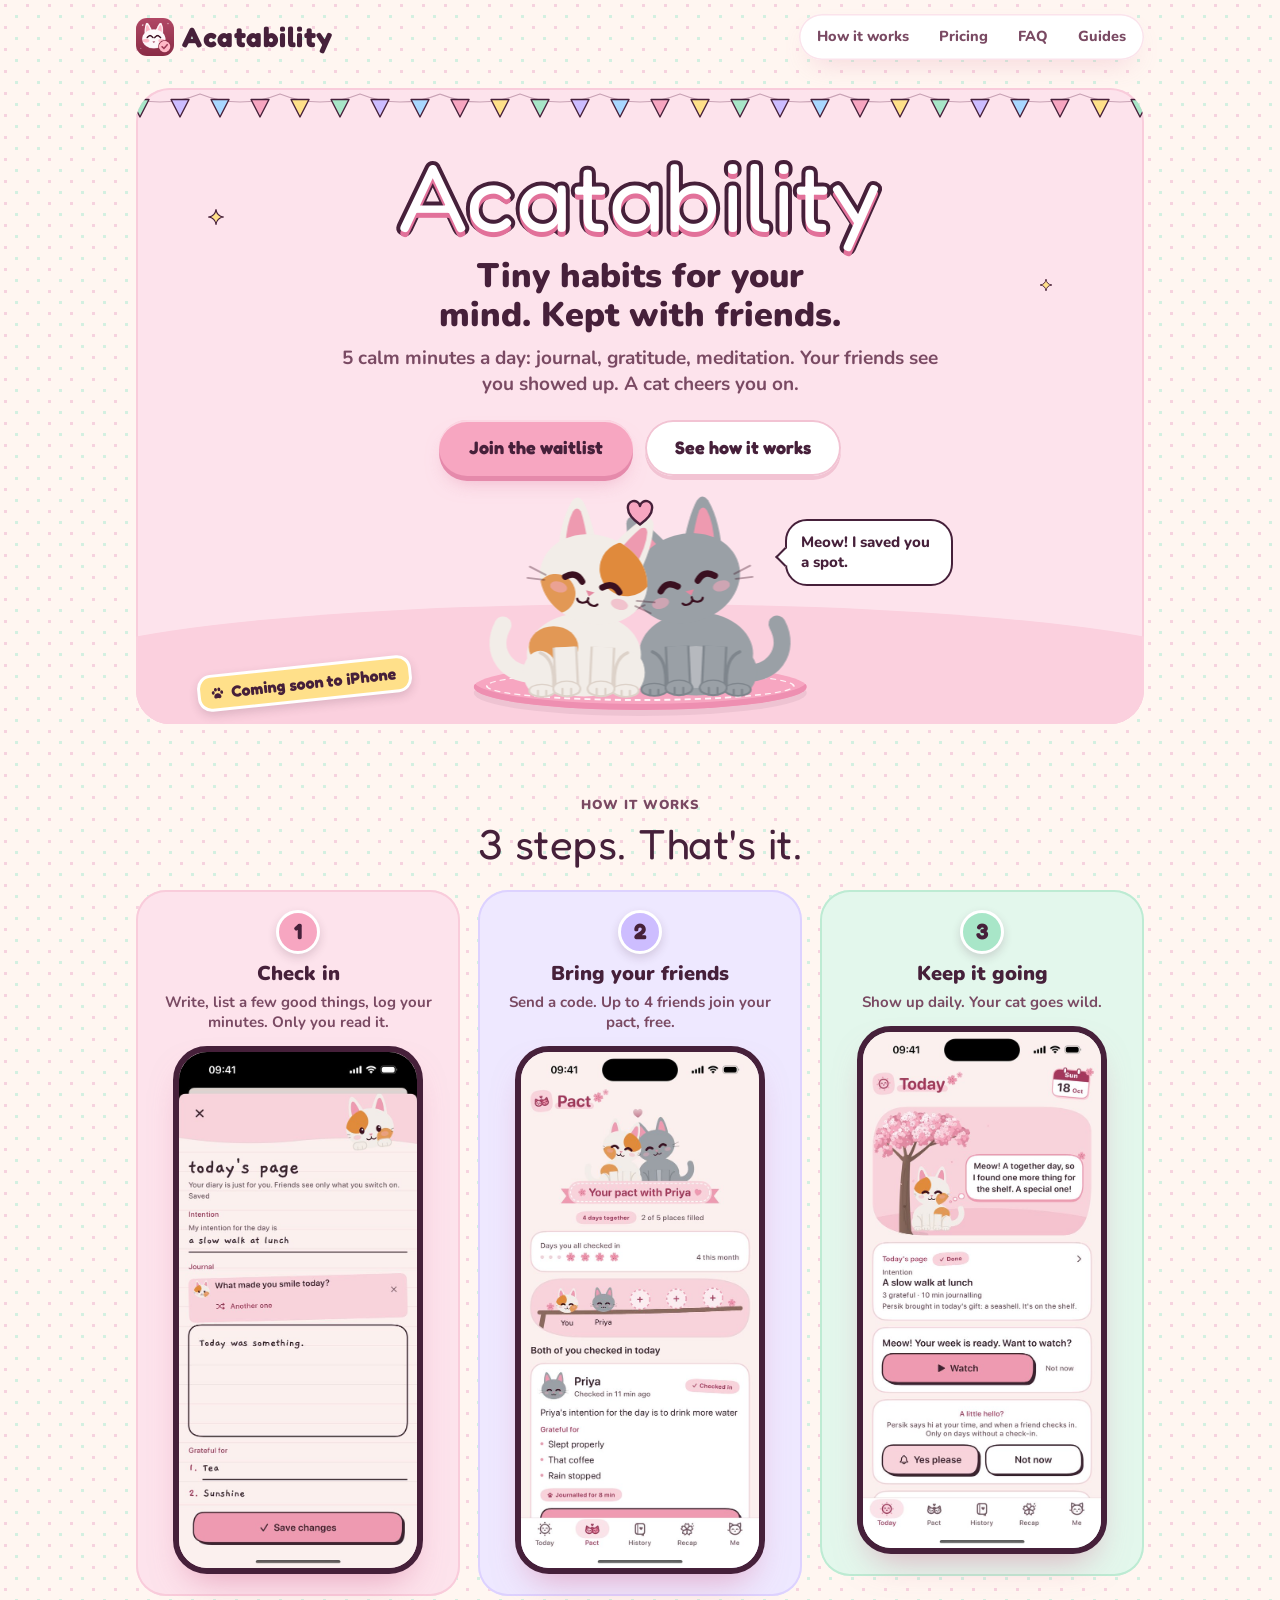
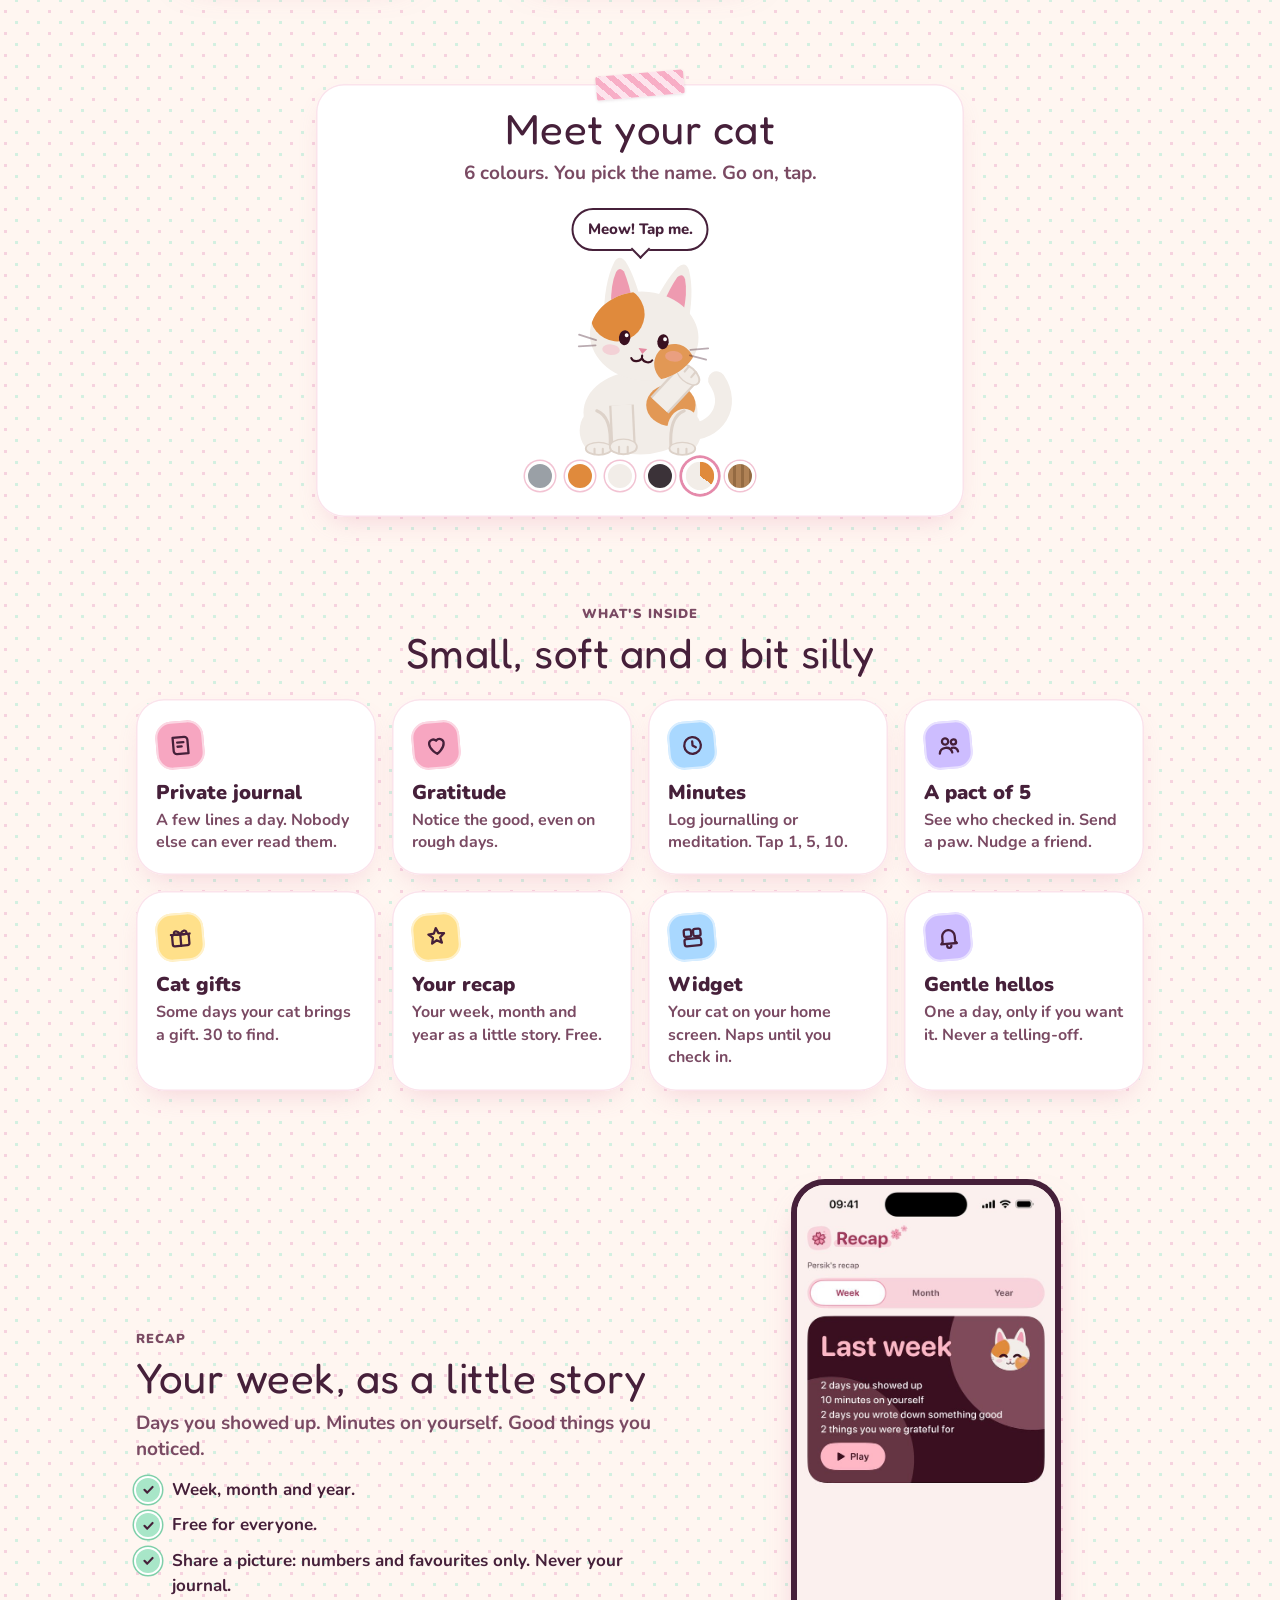
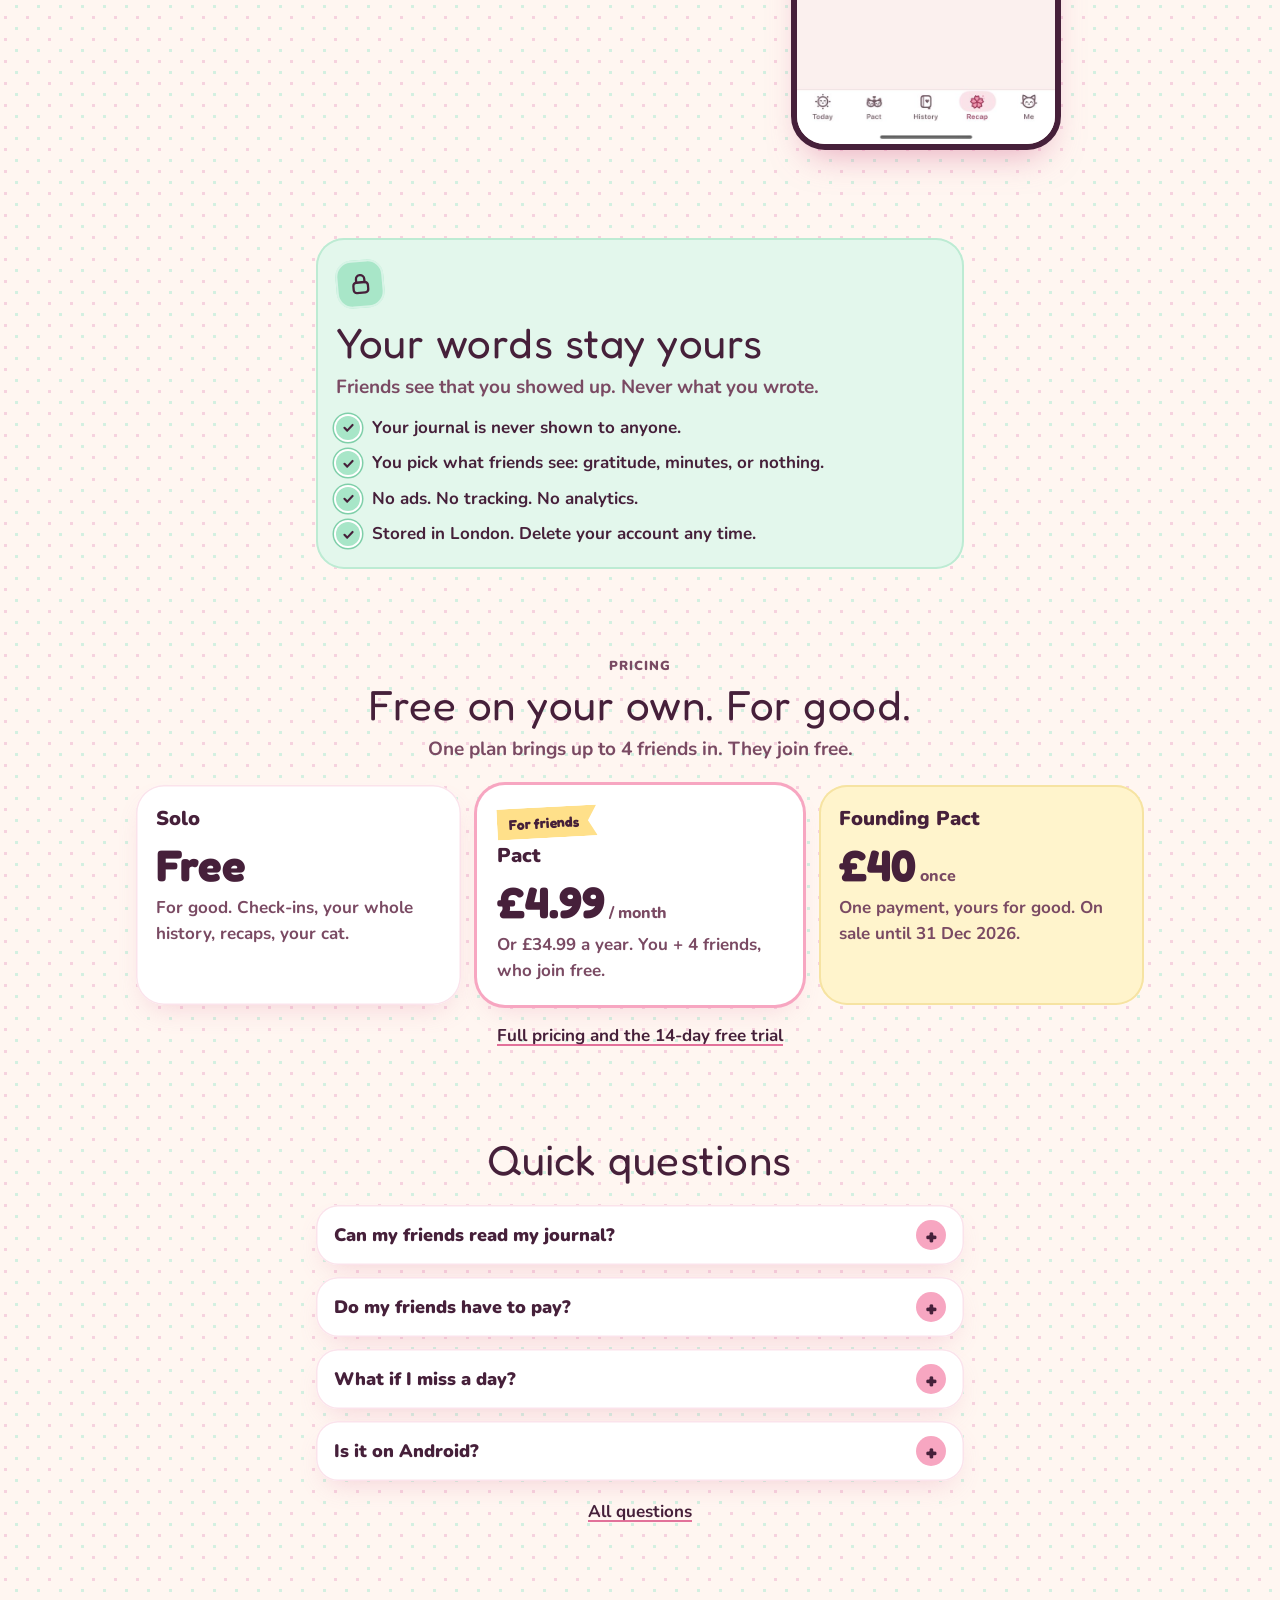
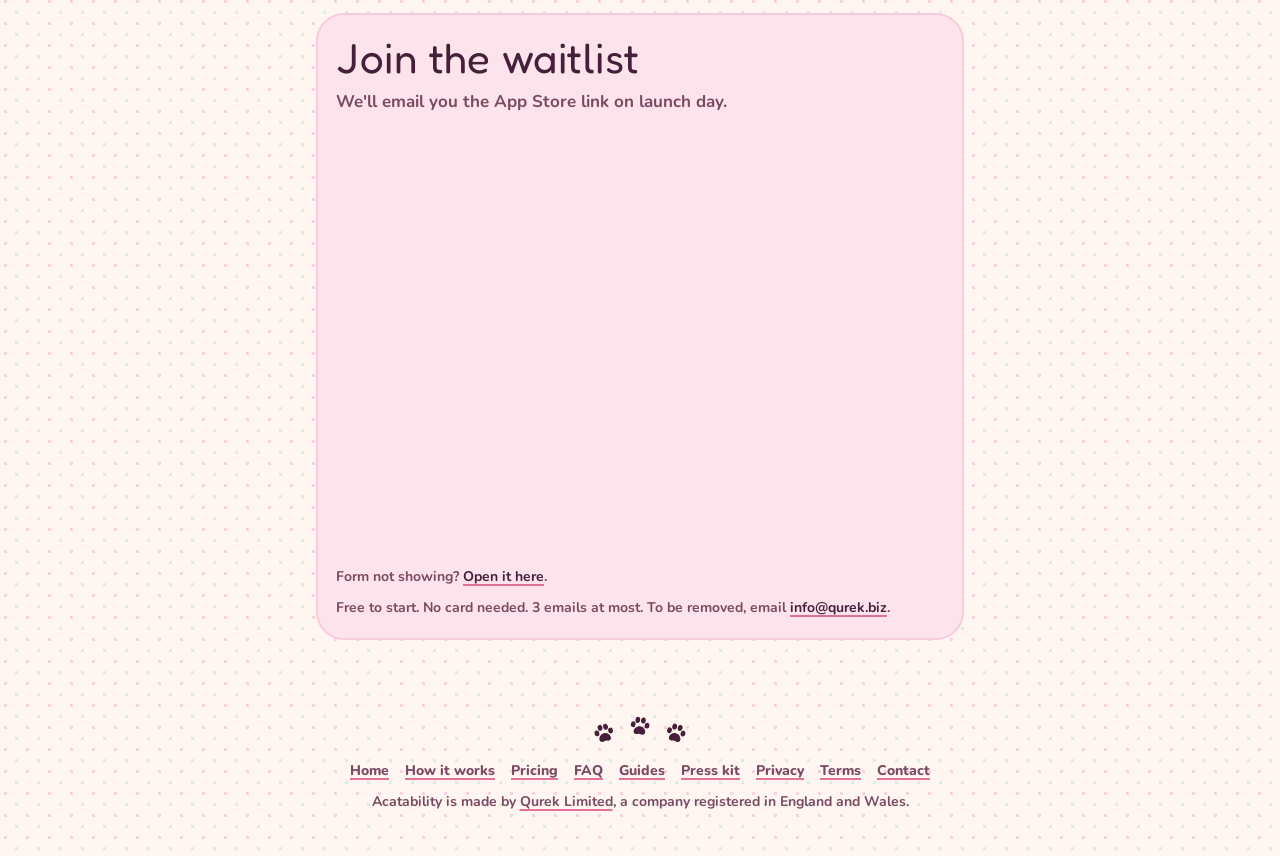
==== commit 00834a6c: "Acatability site: restyle to the app's Macaron Stationery look Sprinkle background, Chewy/Fredoka/Nu" ====
--- a/acatability/index.html
+++ b/acatability/index.html
@@ -6,8 +6,8 @@
   <title>Acatability: mental-health habits with friends, and a cat</title>
   <meta name="description" content="Acatability is an iPhone app for small daily mental-health habits you keep with friends: a private journal, gratitude and meditation minutes. Friends see you showed up, and a cute cat cheers you on. Free on your own." />
   <link rel="canonical" href="https://qurek.biz/acatability/" />
-  <meta name="theme-color" content="#FBF0EE" media="(prefers-color-scheme: light)" />
-  <meta name="theme-color" content="#2B1E26" media="(prefers-color-scheme: dark)" />
+  <meta name="theme-color" content="#FFF6F1" media="(prefers-color-scheme: light)" />
+  <meta name="theme-color" content="#2A1622" media="(prefers-color-scheme: dark)" />
   <meta property="og:site_name" content="Acatability" />
   <meta property="og:title" content="Acatability: mental-health habits with friends, and a cat" />
   <meta property="og:description" content="Acatability is an iPhone app for small daily mental-health habits you keep with friends: a private journal, gratitude and meditation minutes. Friends see you showed up, and a cute cat cheers you on. Free on your own." />
@@ -21,7 +21,7 @@
   <link rel="apple-touch-icon" href="/acatability/icon.png" />
   <link rel="preconnect" href="https://fonts.googleapis.com" />
   <link rel="preconnect" href="https://fonts.gstatic.com" crossorigin />
-  <link href="https://fonts.googleapis.com/css2?family=Gaegu:wght@700&family=Nunito:wght@600;700;800;900&display=swap" rel="stylesheet" />
+  <link href="https://fonts.googleapis.com/css2?family=Chewy&family=Fredoka:wght@600;700&family=Nunito:wght@700;800;900&display=swap" rel="stylesheet" />
   <link rel="stylesheet" href="/acatability/site.css" />
   <script type="application/ld+json">
 {
@@ -103,11 +103,10 @@
   </script>
 </head>
 <body>
-  <svg width="0" height="0" style="position:absolute" aria-hidden="true"><defs><symbol id="sakura" viewBox="0 0 24 24"><g fill="currentColor"><path transform="rotate(0 12 12)" d="M12 12C9.4 10.2 8.5 6.6 10.2 3.9L12 5.3l1.8-1.4c1.7 2.7.8 6.3-1.8 8.1z"/><path transform="rotate(72 12 12)" d="M12 12C9.4 10.2 8.5 6.6 10.2 3.9L12 5.3l1.8-1.4c1.7 2.7.8 6.3-1.8 8.1z"/><path transform="rotate(144 12 12)" d="M12 12C9.4 10.2 8.5 6.6 10.2 3.9L12 5.3l1.8-1.4c1.7 2.7.8 6.3-1.8 8.1z"/><path transform="rotate(216 12 12)" d="M12 12C9.4 10.2 8.5 6.6 10.2 3.9L12 5.3l1.8-1.4c1.7 2.7.8 6.3-1.8 8.1z"/><path transform="rotate(288 12 12)" d="M12 12C9.4 10.2 8.5 6.6 10.2 3.9L12 5.3l1.8-1.4c1.7 2.7.8 6.3-1.8 8.1z"/></g><circle cx="12" cy="12" r="1.7" fill="#fff" opacity=".85"/></symbol></defs></svg>
-  <div class="petals" aria-hidden="true"><i></i><i></i><i></i><i></i></div>
+  <svg width="0" height="0" style="position:absolute" aria-hidden="true"><defs><symbol id="spark" viewBox="0 0 24 24"><path d="M12 2C12.8 8 16 11.2 22 12 16 12.8 12.8 16 12 22 11.2 16 8 12.8 2 12 8 11.2 11.2 8 12 2Z" fill="#FFE08A" stroke="#46203A" stroke-width="1.6" stroke-linejoin="round"/></symbol></defs></svg>
   <header class="site-head">
     <div class="wrap">
-      <a class="logo" href="/acatability/"><img src="/acatability/icon.png" width="36" height="36" alt="" /><picture><source srcset="/acatability/img/wordmark-dark.png" media="(prefers-color-scheme: dark)" /><img class="logo-word" src="/acatability/img/wordmark-light.png" width="708" height="138" alt="Acatability" /></picture></a>
+      <a class="logo" href="/acatability/"><img src="/acatability/icon.png" width="36" height="36" alt="" /><span class="logo-word">Acatability</span></a>
       <ul class="nav">
         <li><a href="/acatability/how-it-works/">How it works</a></li>
         <li><a href="/acatability/pricing/">Pricing</a></li>
@@ -118,27 +117,34 @@
   </header>
 
   <main>
-    <div class="blobs" aria-hidden="true"><span></span><span></span><span></span></div>
 
     <section class="hero">
       <div class="wrap">
-        <h1 class="sr-only">Acatability</h1>
-        <picture>
-          <source srcset="/acatability/img/wordmark-dark.png" media="(prefers-color-scheme: dark)" />
-          <img class="wordmark-img" src="/acatability/img/wordmark-light.png" width="708" height="138" alt="" fetchpriority="high" />
-        </picture>
-        <div class="duo" role="img" aria-label="Two cats touching heads">
-          <div class="duo-cat right"><canvas id="cat-r"></canvas></div>
-          <div class="duo-cat left"><canvas id="cat-l"></canvas></div>
-          <svg class="duo-heart" viewBox="0 0 24 24" aria-hidden="true"><path d="M12 21s-7.5-4.6-9.3-9.2C1.4 8.4 3.6 5 7 5c2 0 3.4 1.1 5 3 1.6-1.9 3-3 5-3 3.4 0 5.6 3.4 4.3 6.8C19.5 16.4 12 21 12 21z"/></svg>
-        </div>
-        <p class="h1">Tiny habits for your mind. Kept with friends.</p>
-        <p class="lede">5 calm minutes a day: journal, gratitude, meditation. Your friends see you showed up. A cat cheers you on.</p>
-        <div class="cta-row">
-          <a class="button" href="#join">Join the waitlist</a>
-          <a class="button ghost" href="/acatability/how-it-works/">See how it works</a>
-        </div>
-        <p style="margin-top:16px"><span class="tag"><svg class="sakura" aria-hidden="true"><use href="#sakura"/></svg>Coming soon to iPhone</span></p>
+        <div class="hero-card">
+          <div class="bunting" aria-hidden="true"></div>
+          <img class="spark" src="/acatability/img/ui/sparkle.svg" alt="" aria-hidden="true" width="18" /><img class="spark" src="/acatability/img/ui/sparkle.svg" alt="" aria-hidden="true" width="14" /><img class="spark" src="/acatability/img/ui/sparkle.svg" alt="" aria-hidden="true" width="14" />
+          <h1 class="sticker">Acatability</h1>
+          <p class="h1">Tiny habits for your mind. Kept with friends.</p>
+          <p class="lede">5 calm minutes a day: journal, gratitude, meditation. Your friends see you showed up. A cat cheers you on.</p>
+          <div class="cta-row">
+            <a class="button" href="#join">Join the waitlist</a>
+            <a class="button ghost" href="/acatability/how-it-works/">See how it works</a>
+          </div>
+          <div class="scene">
+            <div class="scene-in">
+              <div class="duo-wrap">
+                <div class="cushion" aria-hidden="true"></div>
+                <div class="duo" role="img" aria-label="Two cats touching heads">
+                  <div class="duo-cat right"><canvas id="cat-r"></canvas></div>
+                  <div class="duo-cat left"><canvas id="cat-l"></canvas></div>
+                  <img class="duo-heart" src="/acatability/img/ui/heart.svg" alt="" aria-hidden="true" />
+                </div>
+                <p class="speech">Meow! I saved you a spot.</p>
+              </div>
+            </div>
+            <span class="die"><img src="/acatability/img/ui/paw.svg" alt="" aria-hidden="true" />Coming soon to iPhone</span>
+          </div>
+        </div>
       </div>
     </section>
 
@@ -171,8 +177,8 @@
 
     <section aria-labelledby="cat-title">
       <div class="wrap narrow">
-        <div class="card tinted center meet">
-          <div class="section-head center"><h2 id="cat-title" class="ribbon-wrap"><span class="ribbon"><svg class="sakura" aria-hidden="true"><use href="#sakura"/></svg>Meet your cat<svg class="sakura" aria-hidden="true"><use href="#sakura"/></svg></span></h2><p class="lede">6 colours. You pick the name. Go on, tap.</p></div>
+        <div class="card washi center meet">
+          <div class="section-head center"><h2 id="cat-title">Meet your cat</h2><p class="lede">6 colours. You pick the name. Go on, tap.</p></div>
           <div class="stage-wrap">
             <p class="bubble" id="bubble" aria-live="polite">Meow!</p>
             <button class="stage" id="cat-stage" type="button" aria-label="The Acatability cat. Tap for a trick">
@@ -195,7 +201,7 @@
       <div class="wrap">
         <div class="section-head center"><p class="eyebrow">What's inside</p><h2 id="inside-title">Small, soft and a bit silly</h2></div>
         <div class="grid four">
-          <div class="card feature"><div class="icon"><svg viewBox="0 0 24 24" fill="none" stroke="currentColor" stroke-width="2" stroke-linecap="round" stroke-linejoin="round" aria-hidden="true"><path d="M5 4h11a3 3 0 0 1 3 3v13H8a3 3 0 0 1-3-3z"/><path d="M9 9h6M9 13h4"/></svg></div><h3>Private journal</h3><p>A few lines a day. Nobody else can ever read them.</p></div><div class="card feature"><div class="icon"><svg viewBox="0 0 24 24" fill="none" stroke="currentColor" stroke-width="2" stroke-linecap="round" stroke-linejoin="round" aria-hidden="true"><path d="M12 20s-7-4.4-7-10a4 4 0 0 1 7-2.6A4 4 0 0 1 19 10c0 5.6-7 10-7 10z"/></svg></div><h3>Gratitude</h3><p>Notice the good, even on rough days.</p></div><div class="card feature"><div class="icon"><svg viewBox="0 0 24 24" fill="none" stroke="currentColor" stroke-width="2" stroke-linecap="round" stroke-linejoin="round" aria-hidden="true"><circle cx="12" cy="12" r="8"/><path d="M12 8v4l3 2"/></svg></div><h3>Minutes</h3><p>Log journalling or meditation. Tap 1, 5, 10.</p></div><div class="card feature"><div class="icon"><svg viewBox="0 0 24 24" fill="none" stroke="currentColor" stroke-width="2" stroke-linecap="round" stroke-linejoin="round" aria-hidden="true"><circle cx="9" cy="8" r="3"/><circle cx="17" cy="9" r="2.5"/><path d="M3 19c.6-3.4 3-5 6-5s5.4 1.6 6 5M15 14.5c2.6-.3 5 1 5.6 4"/></svg></div><h3>A pact of 5</h3><p>See who checked in. Send a paw. Nudge a friend.</p></div><div class="card feature"><div class="icon"><svg viewBox="0 0 24 24" fill="none" stroke="currentColor" stroke-width="2" stroke-linecap="round" stroke-linejoin="round" aria-hidden="true"><rect x="4" y="9" width="16" height="11" rx="2"/><path d="M3 9h18M12 9v11M12 9c-2-4-6-4-6-1.5S10 9 12 9c2 0 6 1 6-1.5S14 5 12 9z"/></svg></div><h3>Cat gifts</h3><p>Some days your cat brings a gift. 30 to find.</p></div><div class="card feature"><div class="icon"><svg viewBox="0 0 24 24" fill="none" stroke="currentColor" stroke-width="2" stroke-linecap="round" stroke-linejoin="round" aria-hidden="true"><path d="M12 3l2.2 5 5.3.5-4 3.6 1.2 5.3L12 14.7 7.3 17.4l1.2-5.3-4-3.6 5.3-.5z"/></svg></div><h3>Your recap</h3><p>Your week, month and year as a little story. Free.</p></div><div class="card feature"><div class="icon"><svg viewBox="0 0 24 24" fill="none" stroke="currentColor" stroke-width="2" stroke-linecap="round" stroke-linejoin="round" aria-hidden="true"><rect x="4" y="4" width="7" height="7" rx="2"/><rect x="13" y="4" width="7" height="7" rx="2"/><rect x="4" y="13" width="16" height="7" rx="2"/></svg></div><h3>Widget</h3><p>Your cat on your home screen. Naps until you check in.</p></div><div class="card feature"><div class="icon"><svg viewBox="0 0 24 24" fill="none" stroke="currentColor" stroke-width="2" stroke-linecap="round" stroke-linejoin="round" aria-hidden="true"><path d="M6 16V11a6 6 0 0 1 12 0v5l1.5 2h-15z"/><path d="M10 20a2 2 0 0 0 4 0"/></svg></div><h3>Gentle hellos</h3><p>One a day, only if you want it. Never a telling-off.</p></div>
+          <div class="card feature"><div class="icon"><svg viewBox="0 0 24 24" fill="none" stroke="currentColor" stroke-width="2" stroke-linecap="round" stroke-linejoin="round" aria-hidden="true"><path d="M5 4h11a3 3 0 0 1 3 3v13H8a3 3 0 0 1-3-3z"/><path d="M9 9h6M9 13h4"/></svg></div><h3>Private journal</h3><p>A few lines a day. Nobody else can ever read them.</p></div><div class="card feature"><div class="icon"><svg viewBox="0 0 24 24" fill="none" stroke="currentColor" stroke-width="2" stroke-linecap="round" stroke-linejoin="round" aria-hidden="true"><path d="M12 20s-7-4.4-7-10a4 4 0 0 1 7-2.6A4 4 0 0 1 19 10c0 5.6-7 10-7 10z"/></svg></div><h3>Gratitude</h3><p>Notice the good, even on rough days.</p></div><div class="card feature"><div class="icon sky"><svg viewBox="0 0 24 24" fill="none" stroke="currentColor" stroke-width="2" stroke-linecap="round" stroke-linejoin="round" aria-hidden="true"><circle cx="12" cy="12" r="8"/><path d="M12 8v4l3 2"/></svg></div><h3>Minutes</h3><p>Log journalling or meditation. Tap 1, 5, 10.</p></div><div class="card feature"><div class="icon lav"><svg viewBox="0 0 24 24" fill="none" stroke="currentColor" stroke-width="2" stroke-linecap="round" stroke-linejoin="round" aria-hidden="true"><circle cx="9" cy="8" r="3"/><circle cx="17" cy="9" r="2.5"/><path d="M3 19c.6-3.4 3-5 6-5s5.4 1.6 6 5M15 14.5c2.6-.3 5 1 5.6 4"/></svg></div><h3>A pact of 5</h3><p>See who checked in. Send a paw. Nudge a friend.</p></div><div class="card feature"><div class="icon butter"><svg viewBox="0 0 24 24" fill="none" stroke="currentColor" stroke-width="2" stroke-linecap="round" stroke-linejoin="round" aria-hidden="true"><rect x="4" y="9" width="16" height="11" rx="2"/><path d="M3 9h18M12 9v11M12 9c-2-4-6-4-6-1.5S10 9 12 9c2 0 6 1 6-1.5S14 5 12 9z"/></svg></div><h3>Cat gifts</h3><p>Some days your cat brings a gift. 30 to find.</p></div><div class="card feature"><div class="icon butter"><svg viewBox="0 0 24 24" fill="none" stroke="currentColor" stroke-width="2" stroke-linecap="round" stroke-linejoin="round" aria-hidden="true"><path d="M12 3l2.2 5 5.3.5-4 3.6 1.2 5.3L12 14.7 7.3 17.4l1.2-5.3-4-3.6 5.3-.5z"/></svg></div><h3>Your recap</h3><p>Your week, month and year as a little story. Free.</p></div><div class="card feature"><div class="icon sky"><svg viewBox="0 0 24 24" fill="none" stroke="currentColor" stroke-width="2" stroke-linecap="round" stroke-linejoin="round" aria-hidden="true"><rect x="4" y="4" width="7" height="7" rx="2"/><rect x="13" y="4" width="7" height="7" rx="2"/><rect x="4" y="13" width="16" height="7" rx="2"/></svg></div><h3>Widget</h3><p>Your cat on your home screen. Naps until you check in.</p></div><div class="card feature"><div class="icon lav"><svg viewBox="0 0 24 24" fill="none" stroke="currentColor" stroke-width="2" stroke-linecap="round" stroke-linejoin="round" aria-hidden="true"><path d="M6 16V11a6 6 0 0 1 12 0v5l1.5 2h-15z"/><path d="M10 20a2 2 0 0 0 4 0"/></svg></div><h3>Gentle hellos</h3><p>One a day, only if you want it. Never a telling-off.</p></div>
         </div>
       </div>
     </section>
@@ -220,8 +226,8 @@
 
     <section aria-labelledby="private-title">
       <div class="wrap narrow">
-        <div class="card tinted">
-          <div class="icon"><svg viewBox="0 0 24 24" fill="none" stroke="currentColor" stroke-width="2" stroke-linecap="round" stroke-linejoin="round" aria-hidden="true"><rect x="5" y="10" width="14" height="10" rx="3"/><path d="M8 10V7a4 4 0 0 1 8 0v3"/></svg></div>
+        <div class="card mint">
+          <div class="icon mint"><svg viewBox="0 0 24 24" fill="none" stroke="currentColor" stroke-width="2" stroke-linecap="round" stroke-linejoin="round" aria-hidden="true"><rect x="5" y="10" width="14" height="10" rx="3"/><path d="M8 10V7a4 4 0 0 1 8 0v3"/></svg></div>
           <h2 id="private-title">Your words stay yours</h2>
           <p class="lede">Friends see that you showed up. Never what you wrote.</p>
           <ul class="ticks">
@@ -249,7 +255,7 @@
             <p class="price">£4.99<small> / month</small></p>
             <p class="muted">Or £34.99 a year. You + 4 friends, who join free.</p>
           </div>
-          <div class="card price-card">
+          <div class="card price-card gold">
             <h3>Founding Pact</h3>
             <p class="price">£40<small> once</small></p>
             <p class="muted">One payment, yours for good. On sale until 31 Dec 2026.</p>
@@ -300,7 +306,7 @@
 
   <footer class="site-foot">
     <div class="wrap">
-      <div class="paws" aria-hidden="true"><svg viewBox="0 0 24 24" fill="currentColor"><ellipse cx="12" cy="16" rx="5" ry="4"/><circle cx="6" cy="10" r="2"/><circle cx="10" cy="6.5" r="2"/><circle cx="14" cy="6.5" r="2"/><circle cx="18" cy="10" r="2"/></svg><svg viewBox="0 0 24 24" fill="currentColor"><ellipse cx="12" cy="16" rx="5" ry="4"/><circle cx="6" cy="10" r="2"/><circle cx="10" cy="6.5" r="2"/><circle cx="14" cy="6.5" r="2"/><circle cx="18" cy="10" r="2"/></svg><svg viewBox="0 0 24 24" fill="currentColor"><ellipse cx="12" cy="16" rx="5" ry="4"/><circle cx="6" cy="10" r="2"/><circle cx="10" cy="6.5" r="2"/><circle cx="14" cy="6.5" r="2"/><circle cx="18" cy="10" r="2"/></svg></div>
+      <div class="paws" aria-hidden="true"><img src="/acatability/img/ui/paw.svg" alt="" width="26" height="26" /><img src="/acatability/img/ui/paw.svg" alt="" width="26" height="26" /><img src="/acatability/img/ui/paw.svg" alt="" width="26" height="26" /></div>
       <nav aria-label="Footer">
         <a href="/acatability/">Home</a>
         <a href="/acatability/how-it-works/">How it works</a>
--- a/acatability/site.css
+++ b/acatability/site.css
@@ -1,197 +1,304 @@
-/* Acatability website. Colours, fonts and shapes follow the app's
-   DesignSystem.swift ("Organic Bloom", P24): sakura paper, white cards,
-   plum-rose accent, SF Rounded (Nunito where SF Rounded isn't there). */
+/* Acatability website. Colours, fonts and shapes follow the app's design
+   bible, "Macaron Stationery" (docs/design/macaron-stationery/DESIGN.md in
+   the app repo): milk-paper ground with sprinkles, white cards, one pastel
+   per area, squishy buttons, Chewy titles, Fredoka numbers, Nunito body.
+   The dark values are the bible's "berry and plum" night mode. */
 
 :root {
-  --paper: #FBF0EE;
-  --card: #FFFFFF;
-  --border: #F0D3D9;
-  --tint: #FBE3EA;
-  --ink: #3B2430;
-  --muted: #745864;
-  --petal: #F8D3DB;
-  --blossom: #EE9AB0;
-  --plum: #A3385C;
-  --on-plum: #FFF8FA;
-  --orange: #E08B3A;
-  --hill: #F4C3CF;
-  --shadow: 0 10px 28px rgba(163, 56, 92, 0.10);
-  --phone-edge: #3B2430;
-  --round: ui-rounded, "SF Pro Rounded", "Nunito", system-ui, -apple-system, sans-serif;
-  --hand: "Gaegu", ui-rounded, "Nunito", sans-serif;
+  --ink: #46203A;
+  --ink-soft: #7A4A63;
+  --ground: #FFF6F1;
+  --paper: #FFFFFF;
+  --line-soft: #FBE3EB;
+  --input-border: #F2C3D3;
+  --dashed: #EBCFD9;
+  --on-pastel: #46203A;
+
+  --straw: #F7A6C1;  --straw-l: #FDE3EC;  --straw-e: #E58AAB;  --straw-d: #E2719A;  --straw-b: #F9CCDB;
+  --mint: #A8E6C8;   --mint-l: #E3F7EC;   --mint-e: #7FCFA9;   --mint-b: #BDEBD3;   --mint-t: #1F6B48;
+  --butter: #FFE08A; --butter-l: #FFF4CC; --butter-e: #E9C55A; --butter-b: #F6E3A2;
+  --lav: #CDBDFF;    --lav-l: #EEE8FF;    --lav-e: #AE9BF0;    --lav-b: #DDD2FF;    --lav-t: #5E3D57;
+  --sky: #A9D8FF;    --sky-l: #E4F2FF;    --sky-e: #7FBDEB;    --sky-b: #CFE6FB;
+  --peach: #FFC3A6;  --peach-l: #FFEADF;
+
+  --hill: #FBD0DE;
+  --dot-a: #F6D2DF;
+  --dot-b: #D3F0E1;
+  --card-shadow: 0 12px 28px -12px rgba(214, 110, 150, 0.30);
+  --press-glow: rgba(229, 138, 171, 0.6);
+
+  --title: "Chewy", "Fredoka", ui-rounded, sans-serif;
+  --num: "Fredoka", ui-rounded, sans-serif;
+  --body: "Nunito", ui-rounded, system-ui, -apple-system, sans-serif;
   color-scheme: light dark;
 }
 @media (prefers-color-scheme: dark) {
   :root:not([data-theme="light"]) {
-    --paper: #2B1E26;
-    --card: #3D2833;
-    --border: #4A3540;
-    --tint: #3D2832;
-    --ink: #FFF6F4;
-    --muted: #D8C2CB;
-    --petal: #4A2530;
-    --plum: #EC92A6;
-    --on-plum: #3A1020;
-    --hill: #5A3540;
-    --shadow: 0 10px 28px rgba(0, 0, 0, 0.30);
-    --phone-edge: #1E141A;
+    --ink: #FBE9F0; --ink-soft: #E6C9D6; --ground: #2A1622; --paper: #3D2234;
+    --line-soft: #5A3A4E; --input-border: #5A3A4E; --dashed: #6A4A5E;
+    --straw-l: #663F53; --straw-b: #7A4D63; --straw-e: #C9708F;
+    --mint-l: #554D55; --mint-b: #66605F; --mint-t: #A8E6C8;
+    --butter-l: #684C47; --butter-b: #7C5E50;
+    --lav-l: #5D4461; --lav-b: #70567A; --lav-t: #E6DEFF;
+    --sky-l: #554A61; --sky-b: #655A74; --peach-l: #6A4650;
+    --hill: #7A4D63; --dot-a: #3A2231; --dot-b: #2F2430;
+    --card-shadow: 0 12px 28px -12px rgba(0, 0, 0, 0.45);
   }
 }
 :root[data-theme="dark"] {
-  --paper: #2B1E26; --card: #3D2833; --border: #4A3540; --tint: #3D2832;
-  --ink: #FFF6F4; --muted: #D8C2CB; --petal: #4A2530; --plum: #EC92A6;
-  --on-plum: #3A1020; --hill: #5A3540; --shadow: 0 10px 28px rgba(0, 0, 0, 0.30);
-  --phone-edge: #1E141A;
+  --ink: #FBE9F0; --ink-soft: #E6C9D6; --ground: #2A1622; --paper: #3D2234;
+  --line-soft: #5A3A4E; --input-border: #5A3A4E; --dashed: #6A4A5E;
+  --straw-l: #663F53; --straw-b: #7A4D63; --straw-e: #C9708F;
+  --mint-l: #554D55; --mint-b: #66605F; --mint-t: #A8E6C8;
+  --butter-l: #684C47; --butter-b: #7C5E50;
+  --lav-l: #5D4461; --lav-b: #70567A; --lav-t: #E6DEFF;
+  --sky-l: #554A61; --sky-b: #655A74; --peach-l: #6A4650;
+  --hill: #7A4D63; --dot-a: #3A2231; --dot-b: #2F2430;
+  --card-shadow: 0 12px 28px -12px rgba(0, 0, 0, 0.45);
 }
 
 *, *::before, *::after { box-sizing: border-box; margin: 0; padding: 0; }
 html { scroll-behavior: smooth; -webkit-text-size-adjust: 100%; }
 @media (prefers-reduced-motion: reduce) { html { scroll-behavior: auto; } }
 
+/* Sprinkles: pink and mint dots on a 22px grid, mint offset by half a cell. */
 body {
-  background: var(--paper);
+  background-color: var(--ground);
+  background-image:
+    radial-gradient(circle at 5.5px 5.5px, var(--dot-a) 1.4px, transparent 1.9px),
+    radial-gradient(circle at 16.5px 16.5px, var(--dot-b) 1.4px, transparent 1.9px);
+  background-size: 22px 22px;
   color: var(--ink);
-  font-family: var(--round);
+  font-family: var(--body);
+  font-weight: 700;
   font-size: 17px;
-  line-height: 1.55;
+  line-height: 1.5;
   -webkit-font-smoothing: antialiased;
   overflow-x: hidden;
 }
 img { max-width: 100%; height: auto; display: block; }
-a { color: var(--plum); text-underline-offset: 3px; }
+a { color: var(--ink); text-decoration-color: var(--straw-d); text-decoration-thickness: 2px; text-underline-offset: 3px; }
+a:hover { text-decoration-color: var(--ink); }
 a:focus-visible, button:focus-visible, summary:focus-visible {
-  outline: 3px solid var(--blossom); outline-offset: 3px; border-radius: 12px;
+  outline: 3px solid var(--straw-d); outline-offset: 3px; border-radius: 14px;
 }
 
 .wrap { width: 100%; max-width: 1040px; margin: 0 auto; padding: 0 16px; }
 .narrow { max-width: 680px; }
 
-/* Soft blobs behind the page, like the app's Organic Bloom backgrounds. */
-.blobs { position: absolute; inset: 0 0 auto 0; height: 760px; overflow: hidden; z-index: -1; pointer-events: none; }
-.blobs span { position: absolute; background: var(--tint); border-radius: 46% 54% 58% 42% / 52% 44% 56% 48%; }
-.blobs span:nth-child(1) { width: 420px; height: 360px; left: -140px; top: 60px; }
-.blobs span:nth-child(2) { width: 360px; height: 320px; right: -120px; top: 260px; background: var(--petal); opacity: .55; border-radius: 58% 42% 46% 54% / 44% 58% 42% 56%; }
-.blobs span:nth-child(3) { width: 220px; height: 200px; left: 55%; top: -80px; opacity: .7; }
-
-/* Header */
+/* Header: wordmark left, a little floating tab capsule right. */
 .site-head { padding: 14px 0 6px; }
 .site-head .wrap { display: flex; align-items: center; justify-content: space-between; gap: 12px; flex-wrap: wrap; }
-.logo { display: flex; align-items: center; gap: 10px; text-decoration: none; color: var(--ink); font-weight: 800; font-size: 19px; }
-.logo > img { width: 36px; height: 36px; border-radius: 10px; }
-.nav { display: flex; gap: 4px; list-style: none; overflow-x: auto; scrollbar-width: none; max-width: 100%; }
+.logo { display: flex; align-items: center; gap: 8px; text-decoration: none; color: var(--ink); }
+.logo > img { width: 38px; height: 38px; border-radius: 11px; }
+.logo-word { font-family: var(--title); font-size: 28px; line-height: 1; letter-spacing: .5px; }
+.nav {
+  display: flex; gap: 2px; list-style: none; overflow-x: auto; scrollbar-width: none; max-width: 100%;
+  background: var(--paper); border-radius: 999px; padding: 4px;
+  box-shadow: inset 0 0 0 1.5px var(--line-soft), var(--card-shadow);
+}
 .nav::-webkit-scrollbar { display: none; }
 .nav a {
-  display: block; white-space: nowrap; padding: 7px 12px; border-radius: 999px;
-  color: var(--muted); text-decoration: none; font-weight: 700; font-size: 15px;
-}
-.nav a:hover { background: var(--tint); color: var(--plum); }
-.nav a[aria-current="page"] { background: var(--petal); color: var(--plum); }
+  display: block; white-space: nowrap; padding: 8px 14px; border-radius: 999px;
+  color: var(--ink-soft); text-decoration: none; font-weight: 800; font-size: 14.5px;
+}
+.nav a:hover { background: var(--straw-l); color: var(--ink); }
+.nav a[aria-current="page"] { background: var(--straw-l); color: var(--ink); font-weight: 900; }
 @media (max-width: 560px) {
   .site-head .wrap { justify-content: center; }
-  .nav { justify-content: flex-start; width: 100%; }
+  .nav { width: 100%; }
+  .nav li { flex: 1; text-align: center; }
+  .nav a { padding: 8px 10px; }
 }
 
 /* Type */
-h1, h2, h3 { font-family: var(--round); color: var(--ink); line-height: 1.15; letter-spacing: -0.01em; }
-h1 { font-size: clamp(32px, 7vw, 52px); font-weight: 800; }
-h2 { font-size: clamp(26px, 4.6vw, 36px); font-weight: 800; margin-bottom: 8px; }
-h3 { font-size: 20px; font-weight: 700; margin-bottom: 4px; }
-.lede { font-size: clamp(18px, 2.4vw, 21px); color: var(--muted); max-width: 32em; }
-.muted { color: var(--muted); }
+h1, h2, h3 { color: var(--ink); line-height: 1.1; }
+h1, h2 { font-family: var(--title); font-weight: 400; letter-spacing: .5px; }
+h1 { font-size: clamp(36px, 7.4vw, 56px); }
+h2 { font-size: clamp(30px, 5vw, 42px); margin-bottom: 8px; }
+h3 { font-family: var(--body); font-size: 20px; font-weight: 900; margin-bottom: 4px; line-height: 1.2; }
+.lede { font-size: clamp(17px, 2.3vw, 19px); color: var(--ink-soft); max-width: 32em; line-height: 1.4; }
+.muted { color: var(--ink-soft); }
 .small { font-size: 14px; }
-.hand { font-family: var(--hand); font-weight: 700; }
-.eyebrow { color: var(--plum); font-weight: 800; font-size: 15px; margin-bottom: 6px; }
+.eyebrow {
+  color: var(--ink-soft); font-weight: 900; font-size: 13px; letter-spacing: .08em;
+  text-transform: uppercase; margin-bottom: 6px;
+}
 .center { text-align: center; }
 .center .lede { margin-left: auto; margin-right: auto; }
+.sr-only { position: absolute; width: 1px; height: 1px; overflow: hidden; clip: rect(0 0 0 0); white-space: nowrap; }
+
+/* Sticker text: white fill, thick ink outline, hard colour shadow. Hero moments only. */
+.sticker {
+  font-family: var(--title); font-weight: 400; letter-spacing: 1px; line-height: 1.05;
+  color: #fff; -webkit-text-stroke: 8px #46203A; paint-order: stroke fill;
+  text-shadow: 0 5px 0 var(--straw-d);
+}
 
 section { padding: 44px 0; }
 .section-head { margin-bottom: 22px; }
 
-/* Hero */
-.hero { padding: 26px 0 30px; text-align: center; }
-.hero h1 { max-width: 13em; margin: 6px auto 12px; }
+/* ---- Hero: the Today card. Bunting, hill, cats on a cushion, a bubble, a sticker. ---- */
+.hero { padding: 22px 0 28px; }
+.hero-card {
+  position: relative; background: var(--straw-l); border-radius: 34px; text-align: center;
+  padding: 58px 22px 0; overflow: hidden; box-shadow: inset 0 0 0 2px var(--straw-b);
+}
+.bunting {
+  position: absolute; left: 0; right: 0; top: 0; height: 46px;
+  background: url("/acatability/img/ui/bunting.svg") repeat-x center top / auto 46px;
+}
+.hero-card > *:not(.bunting):not(.spark) { position: relative; }
+.hero h1.sticker { font-size: clamp(54px, 13vw, 96px); margin: 0 auto 10px; }
+.h1 { text-wrap: balance; font-family: var(--body); font-weight: 900; font-size: clamp(24px, 4.6vw, 34px); line-height: 1.15; max-width: 16em; margin: 0 auto 10px; }
 .hero .lede { margin: 0 auto; }
+.cta-row { display: flex; gap: 12px; justify-content: center; flex-wrap: wrap; margin-top: 22px; }
+
+.scene { margin-top: 18px; padding-top: 12px; }
+.scene::before { /* the pink hill */
+  content: ""; position: absolute; left: 0; right: 0; bottom: 0; height: 120px; background: var(--hill);
+  border-radius: 50% 50% 0 0 / 60% 60% 0 0; transform: scaleX(1.25);
+}
+.scene-in { position: relative; display: flex; justify-content: center; }
+.duo-wrap { position: relative; padding-bottom: 28px; --s: min(190px, 40vw); }
+.cushion {
+  position: absolute; left: 50%; bottom: 14px; width: calc(var(--s) * 1.75); height: 46px; transform: translateX(-50%);
+  border-radius: 50%; background: var(--straw); box-shadow: inset 0 -6px 0 #EE8FB1, 0 6px 0 rgba(70, 32, 58, .07);
+}
+.cushion::after { content: ""; position: absolute; inset: 7px 12px 9px; border-radius: 50%; border: 2px dashed rgba(255, 255, 255, .85); }
+.duo { z-index: 1; }
+
+.speech {
+  position: absolute; z-index: 2; background: #fff; color: #46203A; border: 2px solid #46203A; border-radius: 22px;
+  padding: 12px 14px; font-weight: 800; font-size: 15px; line-height: 1.3; text-align: left; width: 168px;
+  left: calc(100% - 6px); top: 6%;
+}
+.speech::after {
+  content: ""; position: absolute; left: -9px; bottom: 20px; width: 14px; height: 14px; background: #fff;
+  border-left: 2px solid #46203A; border-bottom: 2px solid #46203A; transform: rotate(45deg);
+}
+.spark { position: absolute; width: 18px; height: 18px; animation: twinkle 2.8s ease-in-out infinite; }
+.hero-card .spark:nth-of-type(1) { left: 7%; top: 120px; }
+.hero-card .spark:nth-of-type(2) { right: 9%; top: 190px; width: 14px; height: 14px; animation-delay: .8s; }
+.hero-card .spark:nth-of-type(3) { left: 14%; bottom: 80px; width: 14px; height: 14px; animation-delay: 1.6s; }
+@keyframes twinkle { 0%, 100% { opacity: .35; transform: scale(.75); } 50% { opacity: 1; transform: scale(1.1); } }
+
+/* Die-cut sticker: white border, soft shadow, a little tilt. */
+.die {
+  display: inline-flex; align-items: center; gap: 6px; padding: 6px 12px 6px 9px;
+  background: var(--butter); color: #46203A; border: 3px solid #fff; border-radius: 14px;
+  box-shadow: 0 4px 10px rgba(70, 32, 58, .16); transform: rotate(-6deg);
+  font-family: var(--num); font-weight: 700; font-size: 16px; line-height: 1.2; white-space: nowrap;
+}
+.die img { width: 16px; height: 16px; }
+.hero .die { position: absolute; z-index: 3; left: 4%; bottom: 22px; }
+@media (max-width: 760px) {
+  .duo-wrap { display: flex; flex-direction: column; align-items: center; }
+  .speech { order: -1; position: relative; left: auto; top: auto; width: auto; max-width: 250px; margin: 0 0 14px; }
+  .speech::after { left: 34px; bottom: -8px; }
+  .hero-card .spark:nth-of-type(2) { display: none; }
+  .hero .die { left: 3%; bottom: 14px; font-size: 14px; }
+}
+
+/* Cat meet-up stage */
 .stage-wrap { position: relative; width: 190px; margin: 34px auto 0; }
 .stage {
   position: relative; display: block; width: 190px; height: 190px;
-  background: none; border: 0; padding: 0; cursor: pointer;
-  -webkit-tap-highlight-color: transparent;
+  background: none; border: 0; padding: 0; cursor: pointer; -webkit-tap-highlight-color: transparent;
 }
 .stage canvas { position: absolute; left: -45%; top: -45%; width: 190%; height: 190%; pointer-events: none; }
 .bubble {
-  position: absolute; left: 50%; bottom: calc(100% - 4px); transform: translateX(-50%);
-  background: var(--card); color: var(--ink); border: 1px solid var(--border);
-  border-radius: 18px; padding: 8px 14px; font-weight: 700; font-size: 15px;
-  white-space: nowrap; box-shadow: var(--shadow); min-height: 40px; min-width: 64px;
+  position: absolute; left: 50%; bottom: calc(100% + 14px); transform: translateX(-50%);
+  background: #fff; color: #46203A; border: 2px solid #46203A; border-radius: 22px;
+  padding: 8px 14px; font-weight: 800; font-size: 15px; white-space: nowrap; min-height: 40px; min-width: 64px;
 }
 .bubble::after {
-  content: ""; position: absolute; left: 50%; top: 100%; width: 14px; height: 14px;
-  background: var(--card); border-right: 1px solid var(--border); border-bottom: 1px solid var(--border);
-  transform: translate(-50%, -7px) rotate(45deg);
+  content: ""; position: absolute; left: 50%; top: 100%; width: 14px; height: 14px; background: #fff;
+  border-right: 2px solid #46203A; border-bottom: 2px solid #46203A; transform: translate(-50%, -7px) rotate(45deg);
 }
 .swatches { display: flex; justify-content: center; gap: 10px; margin: 6px 0 4px; }
 .swatches button {
-  width: 26px; height: 26px; border-radius: 50%; border: 2px solid var(--border);
+  width: 30px; height: 30px; border-radius: 50%; border: 3px solid #fff; box-shadow: 0 0 0 1.5px var(--input-border);
   background: var(--c); cursor: pointer; padding: 0; transition: transform .15s;
 }
-.swatches button[aria-pressed="true"] { border-color: var(--plum); transform: scale(1.18); }
-.hint { color: var(--muted); font-size: 13px; }
-
-.pill {
-  display: inline-flex; align-items: center; gap: 6px; padding: 6px 14px; border-radius: 999px;
-  background: var(--petal); color: var(--plum); font-weight: 800; font-size: 14px;
-}
-.cta-row { display: flex; gap: 10px; justify-content: center; flex-wrap: wrap; margin-top: 20px; }
-
-/* Buttons: squishy like the app's */
+.swatches button[aria-pressed="true"] { box-shadow: 0 0 0 2.5px var(--straw-e); transform: scale(1.18); }
+
+/* Buttons: squishy, with a soft 3D edge that shrinks when pressed. */
 .button {
   display: inline-flex; align-items: center; justify-content: center; gap: 8px;
-  min-height: 52px; padding: 12px 26px; border-radius: 22px;
-  background: var(--plum); color: var(--on-plum); border: 0;
-  font-family: var(--round); font-weight: 800; font-size: 18px; text-decoration: none;
-  cursor: pointer; transition: transform .12s ease;
-}
-.button:hover { filter: brightness(1.05); }
-.button:active { transform: scale(0.96); }
-.button.ghost { background: var(--card); color: var(--ink); border: 1.5px solid var(--border); }
-@media (prefers-reduced-motion: reduce) { .button:active { transform: none; } }
-
-/* Cards */
+  min-height: 56px; padding: 12px 30px; border-radius: 999px; border: 0;
+  background: var(--straw); color: var(--on-pastel);
+  font-family: var(--num); font-weight: 700; font-size: 18px; text-decoration: none; cursor: pointer;
+  box-shadow: inset 0 2px 0 rgba(255, 255, 255, .55), 0 5px 0 var(--straw-e), 0 12px 20px -8px var(--press-glow);
+  transition: transform .2s cubic-bezier(.3, 1.6, .5, 1), box-shadow .2s ease;
+}
+.button:active {
+  transform: translateY(3px);
+  box-shadow: inset 0 2px 0 rgba(255, 255, 255, .55), 0 2px 0 var(--straw-e), 0 6px 12px -8px var(--press-glow);
+}
+.button.ghost {
+  background: var(--paper); color: var(--ink);
+  box-shadow: inset 0 0 0 2px var(--input-border), 0 4px 0 var(--input-border);
+}
+.button.ghost:active { box-shadow: inset 0 0 0 2px var(--input-border), 0 1px 0 var(--input-border); }
+@media (prefers-reduced-motion: reduce) { .button, .button:active { transition: none; transform: none; } }
+
+/* Cards: white with a soft pink border and shadow; tinted ones are flat. */
 .card {
-  position: relative; background: var(--card); border: 1px solid var(--border);
-  border-radius: 24px; padding: 22px 20px; box-shadow: var(--shadow); overflow: hidden;
-}
-.card.tinted::before {
-  content: ""; position: absolute; width: 180px; height: 150px; right: -50px; top: -50px;
-  background: var(--tint); border-radius: 46% 54% 58% 42% / 52% 44% 56% 48%; z-index: 0;
-}
-.card > * { position: relative; z-index: 1; }
+  position: relative; background: var(--paper); border-radius: 28px; padding: 22px 20px;
+  box-shadow: inset 0 0 0 1.5px var(--line-soft), var(--card-shadow);
+}
+.card.tinted { background: var(--straw-l); box-shadow: inset 0 0 0 2px var(--straw-b); }
+.card.lav { background: var(--lav-l); box-shadow: inset 0 0 0 2px var(--lav-b); }
+.card.mint { background: var(--mint-l); box-shadow: inset 0 0 0 2px var(--mint-b); }
+.card.butter { background: var(--butter-l); box-shadow: inset 0 0 0 2px var(--butter-b); }
+.card.sky { background: var(--sky-l); box-shadow: inset 0 0 0 2px var(--sky-b); }
+.washi::before {
+  content: ""; position: absolute; top: -11px; left: 50%; width: 88px; height: 24px; margin-left: -44px;
+  transform: rotate(-5deg); border-radius: 2px; box-shadow: 0 1px 3px rgba(70, 32, 58, .12);
+  background: repeating-linear-gradient(45deg, rgba(247, 166, 193, .9) 0 6px, rgba(253, 227, 236, .95) 6px 12px);
+}
+.washi.lav::before { background: repeating-linear-gradient(45deg, rgba(205, 189, 255, .9) 0 6px, rgba(238, 232, 255, .95) 6px 12px); }
 .grid { display: grid; gap: 16px; }
 @media (min-width: 640px) { .grid.two { grid-template-columns: repeat(2, 1fr); } }
 @media (min-width: 900px) { .grid.three { grid-template-columns: repeat(3, 1fr); } .grid.four { grid-template-columns: repeat(4, 1fr); } }
 @media (min-width: 640px) and (max-width: 899px) { .grid.three, .grid.four { grid-template-columns: repeat(2, 1fr); } }
 
+/* Icon tiles: one pastel per area, a little tilt. */
 .icon {
-  width: 46px; height: 46px; border-radius: 16px; background: var(--petal); color: var(--plum);
-  display: grid; place-items: center; margin-bottom: 12px;
-}
-.icon svg { width: 24px; height: 24px; }
-.feature p { color: var(--muted); font-size: 16px; }
+  width: 48px; height: 48px; border-radius: 16px; background: var(--straw); color: #46203A;
+  display: grid; place-items: center; margin-bottom: 12px; transform: rotate(-5deg);
+  box-shadow: inset 0 0 0 2px rgba(255, 255, 255, .55);
+}
+.icon.sky { background: var(--sky); }
+.icon.lav { background: var(--lav); }
+.icon.butter { background: var(--butter); }
+.icon.mint { background: var(--mint); }
+.icon.peach { background: var(--peach); }
+.icon svg { width: 25px; height: 25px; stroke-width: 2.2; }
+.feature p { color: var(--ink-soft); font-size: 16px; line-height: 1.4; }
 
 /* Phone screenshots */
 .phone {
-  border-radius: 34px; border: 7px solid var(--phone-edge); box-shadow: 0 18px 38px rgba(163, 56, 92, 0.20);
-  overflow: hidden; background: var(--paper);
-}
-.steps { display: grid; gap: 34px; justify-items: center; }
-.step { max-width: 280px; text-align: center; }
+  border-radius: 34px; border: 6px solid #46203A; overflow: hidden; background: var(--ground);
+  box-shadow: 0 18px 34px -14px rgba(214, 110, 150, .55);
+}
+.steps { display: grid; gap: 22px; justify-items: stretch; }
+.step {
+  --t: var(--straw-l); --tb: var(--straw-b); --n: var(--straw);
+  background: var(--t); box-shadow: inset 0 0 0 2px var(--tb); border-radius: 30px;
+  padding: 20px 16px 22px; text-align: center; display: flex; flex-direction: column; align-items: center;
+}
+.step:nth-child(2) { --t: var(--lav-l); --tb: var(--lav-b); --n: var(--lav); }
+.step:nth-child(3) { --t: var(--mint-l); --tb: var(--mint-b); --n: var(--mint); }
 .step .num {
-  width: 40px; height: 40px; border-radius: 50%; background: var(--plum); color: var(--on-plum);
-  display: grid; place-items: center; margin: 0 auto 8px; font-weight: 800; font-size: 20px;
-}
-.step h3 { margin-bottom: 2px; }
-.step p { color: var(--muted); font-size: 15px; margin-bottom: 14px; }
-@media (min-width: 820px) { .steps { grid-template-columns: repeat(3, 1fr); align-items: start; } }
+  width: 44px; height: 44px; border-radius: 50%; background: var(--n); color: #46203A;
+  border: 3px solid #fff; box-shadow: 0 4px 10px rgba(70, 32, 58, .16);
+  display: grid; place-items: center; margin: 0 auto 8px; font-family: var(--num); font-weight: 700; font-size: 22px;
+}
+.step p { color: var(--ink-soft); font-size: 15px; margin: 2px 0 14px; line-height: 1.35; }
+.step .phone { width: 100%; max-width: 250px; }
+@media (min-width: 820px) { .steps { grid-template-columns: repeat(3, 1fr); align-items: start; gap: 18px; } }
 
 /* Split rows (text + phone) */
 .split { display: grid; gap: 26px; align-items: center; }
@@ -203,152 +310,123 @@
 .ticks { list-style: none; display: grid; gap: 10px; margin-top: 14px; }
 .ticks li { display: flex; gap: 10px; align-items: flex-start; }
 .ticks li::before {
-  content: ""; flex: none; width: 22px; height: 22px; margin-top: 2px; border-radius: 50%;
-  background: var(--petal) url("data:image/svg+xml,%3Csvg xmlns='http://www.w3.org/2000/svg' viewBox='0 0 24 24' fill='none' stroke='%23A3385C' stroke-width='3' stroke-linecap='round' stroke-linejoin='round'%3E%3Cpath d='M6 12.5l4 4 8-9'/%3E%3C/svg%3E") center / 14px no-repeat;
+  content: ""; flex: none; width: 24px; height: 24px; margin-top: 1px; border-radius: 50%;
+  background: var(--mint) url("data:image/svg+xml,%3Csvg xmlns='http://www.w3.org/2000/svg' viewBox='0 0 24 24' fill='none' stroke='%2346203A' stroke-width='3.4' stroke-linecap='round' stroke-linejoin='round'%3E%3Cpath d='M5.5 12.5l4.5 4.5 8.5-9'/%3E%3C/svg%3E") center / 15px no-repeat;
+  box-shadow: 0 0 0 2px #fff, 0 0 0 3.5px var(--mint-e);
+  margin-right: 2px;
 }
 
 /* Pricing */
 .price-card { display: flex; flex-direction: column; gap: 6px; }
-.price { font-size: 40px; font-weight: 800; color: var(--plum); line-height: 1.1; }
-.price small { font-size: 16px; color: var(--muted); font-weight: 700; }
+.price { font-family: var(--num); font-size: 44px; font-weight: 700; color: var(--ink); line-height: 1.1; }
+.price small { font-family: var(--body); font-size: 16px; color: var(--ink-soft); font-weight: 800; }
 .price-card .ticks { margin-top: 8px; font-size: 16px; }
-.price-card.best { border: 2px solid var(--plum); }
-.ribbon { align-self: flex-start; }
+.price-card.best { box-shadow: 0 0 0 3px var(--straw), var(--card-shadow); }
+.price-card.gold { background: var(--butter-l); box-shadow: inset 0 0 0 2px var(--butter-b); }
+.tag, .ribbon-tag {
+  align-self: flex-start; display: inline-flex; align-items: center; gap: 6px; padding: 5px 18px 5px 12px;
+  background: var(--butter); color: #46203A; font-family: var(--num); font-weight: 700; font-size: 14px;
+  clip-path: polygon(0 0, 100% 0, calc(100% - 9px) 50%, 100% 100%, 0 100%); transform: rotate(-3deg);
+}
 
 /* FAQ */
 .faq { display: grid; gap: 12px; }
-.faq details { background: var(--card); border: 1px solid var(--border); border-radius: 20px; padding: 0 18px; }
+.faq details { background: var(--paper); border-radius: 22px; padding: 0 18px; box-shadow: inset 0 0 0 1.5px var(--line-soft), var(--card-shadow); }
 .faq summary {
-  cursor: pointer; list-style: none; padding: 16px 0; font-weight: 800; font-size: 18px;
+  cursor: pointer; list-style: none; padding: 15px 0; font-weight: 900; font-size: 18px;
   display: flex; justify-content: space-between; gap: 12px; align-items: center;
 }
 .faq summary::-webkit-details-marker { display: none; }
 .faq summary::after {
-  content: "+"; flex: none; width: 28px; height: 28px; border-radius: 50%; background: var(--petal);
-  color: var(--plum); display: grid; place-items: center; font-size: 20px; line-height: 1;
-}
-.faq details[open] summary::after { content: "–"; }
-.faq details p { padding: 0 0 16px; color: var(--muted); }
+  content: "+"; flex: none; width: 30px; height: 30px; border-radius: 50%; background: var(--straw);
+  color: #46203A; display: grid; place-items: center; font-family: var(--num); font-weight: 700; font-size: 22px; line-height: 1;
+}
+.faq details[open] summary::after { content: "–"; background: var(--mint); }
+.faq details[open] summary { border-bottom: 2px dashed var(--dashed); margin-bottom: 12px; }
+.faq details p { padding: 0 0 16px; color: var(--ink-soft); }
 .faq details p + p { margin-top: -6px; }
 
 /* Articles (guides) */
 .article { max-width: 680px; margin: 0 auto; }
-.article h1 { font-size: clamp(30px, 6vw, 44px); margin: 6px 0 12px; }
-.article h2 { font-size: 26px; margin: 32px 0 8px; }
+.article h1 { font-size: clamp(34px, 6.4vw, 48px); margin: 6px 0 12px; }
+.article h2 { font-family: var(--body); font-weight: 900; letter-spacing: 0; font-size: 24px; margin: 32px 0 8px; }
 .article p, .article li { margin-bottom: 12px; }
-.article ol, .article ul { padding-left: 22px; }
-.article li::marker { color: var(--plum); font-weight: 800; }
-.article .meta { color: var(--muted); font-size: 14px; margin-bottom: 18px; }
-.note {
-  background: var(--tint); border-radius: 20px; padding: 16px 18px; margin: 22px 0;
-}
-.note p:last-child { margin-bottom: 0; }
-.crumbs { font-size: 14px; color: var(--muted); padding-top: 10px; }
-.crumbs a { color: var(--muted); }
+.article ol, .article ul { padding-left: 24px; }
+.article li::marker { color: var(--straw-d); font-family: var(--num); font-weight: 700; }
+.article .meta { color: var(--ink-soft); font-size: 14px; margin-bottom: 18px; }
+.article .note { margin: 30px 0 0; }
+.crumbs { font-size: 14px; color: var(--ink-soft); padding-top: 10px; }
+.crumbs a { color: var(--ink-soft); }
+
+/* Page titles: a tilted icon tile, a Chewy title and a bow. */
+.page-title { display: flex; align-items: center; gap: 12px; margin: 18px 0 10px; }
+.page-title .tile {
+  width: 54px; height: 54px; border-radius: 18px; background: var(--straw); color: #46203A; flex: none;
+  display: grid; place-items: center; transform: rotate(-5deg); box-shadow: inset 0 0 0 2px rgba(255, 255, 255, .55);
+}
+.page-title .tile svg { width: 30px; height: 30px; stroke-width: 2.2; }
+.page-title .bow { width: 38px; height: auto; align-self: flex-start; transform: rotate(-8deg); }
 
 /* Waitlist */
 #tally-wrap iframe { width: 100%; border: 0; min-height: 420px; }
 @media (prefers-color-scheme: dark) {
-  #tally-wrap:not(:empty) { background: #FFF8FA; border-radius: 16px; padding: 12px 8px 4px; }
+  #tally-wrap:not(:empty) { background: #FFF6F1; border-radius: 18px; padding: 12px 8px 4px; }
 }
 
 /* Footer */
-.site-foot { padding: 36px 0 44px; text-align: center; color: var(--muted); font-size: 14px; }
-.site-foot nav { display: flex; flex-wrap: wrap; justify-content: center; gap: 6px 16px; margin-bottom: 10px; font-weight: 700; }
-.site-foot a { color: var(--muted); }
-.paws { display: flex; justify-content: center; gap: 8px; margin-bottom: 14px; color: var(--blossom); }
-.paws svg { width: 18px; height: 18px; }
-.paws svg:nth-child(2) { transform: translateY(-6px) rotate(10deg); }
-.paws svg:nth-child(3) { transform: rotate(-8deg); }
-
-/* Falling petals (a few, slow; off for reduced motion) */
-.petals { position: fixed; inset: 0; pointer-events: none; z-index: 0; overflow: hidden; }
-.petals i {
-  position: absolute; top: -20px; width: 12px; height: 9px; background: var(--blossom);
-  border-radius: 80% 0 80% 0; opacity: .55; animation: fall linear infinite;
-}
-.petals i:nth-child(1) { left: 8%;  animation-duration: 16s; animation-delay: -2s; }
-.petals i:nth-child(2) { left: 30%; animation-duration: 21s; animation-delay: -9s; width: 9px; height: 7px; }
-.petals i:nth-child(3) { left: 62%; animation-duration: 18s; animation-delay: -5s; }
-.petals i:nth-child(4) { left: 86%; animation-duration: 24s; animation-delay: -14s; width: 10px; height: 8px; }
-@keyframes fall {
-  0%   { transform: translate(0, 0) rotate(0deg); }
-  50%  { transform: translate(40px, 55vh) rotate(160deg); }
-  100% { transform: translate(-10px, 110vh) rotate(320deg); }
-}
-@media (prefers-reduced-motion: reduce) { .petals { display: none; } }
+.site-foot { padding: 36px 0 44px; text-align: center; color: var(--ink-soft); font-size: 14px; }
+.site-foot nav { display: flex; flex-wrap: wrap; justify-content: center; gap: 6px 16px; margin-bottom: 10px; font-weight: 800; }
+.site-foot a { color: var(--ink-soft); }
+.paws { display: flex; justify-content: center; align-items: flex-end; gap: 10px; margin-bottom: 14px; }
+.paws img { width: 26px; height: 26px; }
+.paws img:nth-child(1) { transform: rotate(-12deg); }
+.paws img:nth-child(2) { transform: translateY(-7px) rotate(6deg); }
+.paws img:nth-child(3) { transform: rotate(14deg); }
 main, .site-head, .site-foot { position: relative; z-index: 1; }
 
-/* Kawaii bits copied from the app's Pact tab: ribbon banner with dashed
-   stitching, sakura flowers, pink pill tags, the shelf of cats. */
-:root { --dash: rgba(255, 255, 255, 0.95); --ribbon-tail: #EE9AB0; }
-@media (prefers-color-scheme: dark) { :root:not([data-theme="light"]) { --dash: rgba(255, 246, 244, 0.35); --ribbon-tail: #7A3A50; } }
-:root[data-theme="dark"] { --dash: rgba(255, 246, 244, 0.35); --ribbon-tail: #7A3A50; }
-
-.sakura { width: 1em; height: 1em; color: var(--blossom); flex: none; vertical-align: -0.12em; }
-.ribbon-wrap { position: relative; display: inline-block; padding: 0 26px; isolation: isolate; max-width: 100%; }
-.ribbon-wrap::before, .ribbon-wrap::after {
-  content: ""; position: absolute; top: 26%; width: 46px; height: 64%; background: var(--ribbon-tail); z-index: -1;
-}
-.ribbon-wrap::before { left: 0; clip-path: polygon(0 0, 100% 0, 100% 100%, 0 100%, 26% 50%); }
-.ribbon-wrap::after { right: 0; clip-path: polygon(0 0, 100% 0, 74% 50%, 100% 100%, 0 100%); }
-.ribbon {
-  position: relative; display: inline-flex; align-items: center; gap: 10px;
-  background: var(--petal); color: var(--plum); border-radius: 999px;
-  padding: 12px 26px; font-weight: 800; font-size: clamp(18px, 3.6vw, 24px); line-height: 1.2;
-}
-.ribbon::before {
-  content: ""; position: absolute; inset: 5px; border: 2px dashed var(--dash); border-radius: 999px; pointer-events: none;
-}
-
-.page-title { display: flex; align-items: center; gap: 12px; margin: 18px 0 10px; }
-.page-title .tile {
-  width: 52px; height: 52px; border-radius: 18px; background: var(--petal); color: var(--plum);
-  display: grid; place-items: center; flex: none;
-}
-.page-title .tile svg { width: 30px; height: 30px; }
-.page-title h1 {
-  font-size: clamp(34px, 7vw, 50px); color: var(--plum);
-  background: linear-gradient(transparent 58%, var(--petal) 58%, var(--petal) 92%, transparent 92%);
-  padding: 0 6px; border-radius: 8px;
-}
-.page-title .sprinkle { align-self: flex-start; display: flex; gap: 2px; font-size: 22px; }
-.page-title .sprinkle .sakura:last-child { font-size: 14px; margin-top: -6px; }
-
-.tag {
-  display: inline-flex; align-items: center; gap: 6px; padding: 5px 14px; border-radius: 999px;
-  background: var(--petal); color: var(--plum); font-weight: 800; font-size: 15px;
-}
-.card { border-width: 2px; }
-.hero .sprinkles { position: absolute; inset: 0; pointer-events: none; }
-.hero .sprinkles .sakura { position: absolute; }
-.hero { position: relative; }
-
-/* The pact shelf: the 5 places, like the app's shelf of cat heads. */
-.shelf {
-  position: relative; background: var(--petal); border-radius: 46px; padding: 22px 18px 34px;
-  display: flex; justify-content: space-around; align-items: flex-end; gap: 6px; max-width: 520px; margin: 0 auto;
-}
-.shelf::after {
-  content: ""; position: absolute; left: 18px; right: 18px; bottom: 26px; height: 9px; border-radius: 6px; background: #8A6A5E;
-}
-.shelf .seat { position: relative; z-index: 1; display: flex; flex-direction: column; align-items: center; gap: 12px; font-weight: 700; font-size: 15px; }
-.shelf .seat canvas { width: 64px; height: 64px; }
-.shelf .empty {
-  width: 54px; height: 54px; border-radius: 50%; border: 2.5px dashed var(--blossom); background: var(--card);
-  display: grid; place-items: center; color: var(--plum); font-size: 26px; font-weight: 700; margin-bottom: 5px;
-}
-.shelf .seat span { position: absolute; top: calc(100% + 8px); white-space: nowrap; }
-
-/* ---- Hero: wordmark + two cats touching heads (SignInView) ---- */
-.sr-only { position: absolute; width: 1px; height: 1px; overflow: hidden; clip: rect(0 0 0 0); white-space: nowrap; }
-.h1 { font-size: clamp(30px, 6.4vw, 48px); font-weight: 800; line-height: 1.15; letter-spacing: -0.01em; max-width: 13em; margin: 18px auto 12px; }
-.wordmark-img { width: min(420px, 82vw); margin: 10px auto 0; }
-.logo { gap: 8px; }
-.logo-word { width: 128px; height: auto; }
+/* ---- Odds and ends ---- */
+.h3 { font-family: var(--body); font-size: 20px; font-weight: 900; margin-bottom: 4px; display: flex; align-items: center; gap: 8px; letter-spacing: 0; }
+.spark-i { width: 1em; height: 1em; flex: none; vertical-align: -0.12em; }
+.meet .section-head { margin-bottom: 0; }
+.meet .stage-wrap { margin-top: 78px; }
+.guide-card { display: flex; flex-direction: column; gap: 6px; text-decoration: none; color: var(--ink); transition: transform .2s cubic-bezier(.3, 1.6, .5, 1); }
+.guide-card:hover { transform: translateY(-3px) rotate(-.6deg); }
+.guide-card .spark-i { font-size: 30px; }
+.facts { display: grid; grid-template-columns: max-content 1fr; gap: 8px 16px; margin-top: 8px; }
+.facts dt { font-weight: 900; color: var(--ink); }
+@media (max-width: 480px) { .facts { grid-template-columns: 1fr; gap: 2px; } .facts dd { margin-bottom: 8px; } }
+.press-assets .card { display: flex; flex-direction: column; gap: 10px; align-items: center; text-decoration: none; color: var(--ink); font-weight: 800; }
+.press-assets img { max-height: 220px; width: auto; border-radius: 14px; }
+.join-code { font-family: var(--num); font-size: 48px; font-weight: 700; letter-spacing: .14em; margin: 14px 0; }
+
+/* ---- Compact on phones (owner: neat, no extra padding) ---- */
+@media (max-width: 639px) {
+  section { padding: 30px 0; }
+  .hero-card { padding: 54px 16px 0; border-radius: 30px; }
+  .grid.four { grid-template-columns: 1fr 1fr; gap: 10px; }
+  .grid.four .card.feature { padding: 14px 12px; border-radius: 22px; }
+  .grid.four .feature .icon { width: 38px; height: 38px; border-radius: 13px; margin-bottom: 8px; }
+  .grid.four .feature .icon svg { width: 21px; height: 21px; }
+  .grid.four .feature h3 { font-size: 16px; }
+  .grid.four .feature p { font-size: 14px; line-height: 1.35; }
+  /* The 3 steps become a swipeable row. */
+  .steps {
+    grid-auto-flow: column; grid-auto-columns: 78%; gap: 14px;
+    overflow-x: auto; scroll-snap-type: x mandatory; padding: 4px 16px 16px; margin: 0 -16px;
+    scrollbar-width: none;
+  }
+  .steps::-webkit-scrollbar { display: none; }
+  .step { scroll-snap-align: center; }
+  .split .phone { max-width: 230px; }
+  .swipe-hint { display: block; }
+}
+.swipe-hint { display: none; text-align: center; color: var(--ink-soft); font-size: 13px; margin-top: -4px; }
+@media (prefers-reduced-motion: reduce) { .spark, .duo, .duo-heart { animation: none; } }
+
+/* ---- Hero duo: two cats touching heads (the app's sign-in) ---- */
 .duo {
-  --s: min(190px, 46vw);
-  position: relative; width: calc(var(--s) * 206 / 130); height: var(--s); margin: 22px auto 0;
+  --s: min(190px, 40vw);
+  position: relative; width: calc(var(--s) * 206 / 130); height: var(--s); margin: 0 auto;
   transform-origin: 50% 100%; animation: rock 1.6s ease-in-out infinite alternate;
 }
 @keyframes rock { from { transform: rotate(-2.5deg); } to { transform: rotate(2.5deg); } }
@@ -359,7 +437,7 @@
 .duo-heart {
   --h: calc(var(--s) * 22 / 130);
   position: absolute; left: 50%; top: calc(var(--s) * 0.04); width: var(--h); height: var(--h);
-  margin: calc(var(--h) / -2) 0 0 calc(var(--h) / -2); fill: var(--plum);
+  margin: calc(var(--h) / -2) 0 0 calc(var(--h) / -2);
   animation: nuzzle-heart 2.6s linear infinite;
 }
 @keyframes nuzzle-heart {
@@ -369,57 +447,3 @@
   65%  { opacity: 0; transform: translateY(-30px) scale(1); }
   100% { opacity: 0; transform: translateY(-30px) scale(1); }
 }
-@media (prefers-reduced-motion: reduce) { .duo, .duo-heart { animation: none; } }
-
-/* ---- Buttons: the app's chunky outlined pink buttons ---- */
-:root { --line: #3B2430; --on-blossom: #3B2430; }
-@media (prefers-color-scheme: dark) { :root:not([data-theme="light"]) { --line: #120A0E; } }
-:root[data-theme="dark"] { --line: #120A0E; }
-.button {
-  background: var(--blossom); color: var(--on-blossom);
-  border: 2px solid var(--line); border-radius: 18px;
-  box-shadow: 3px 4px 0 var(--line);
-  transition: transform .1s ease, box-shadow .1s ease;
-}
-.button:hover { filter: none; transform: translate(-1px, -1px); box-shadow: 4px 5px 0 var(--line); }
-.button:active { transform: translate(3px, 4px); box-shadow: 0 0 0 var(--line); }
-.button.ghost { background: var(--card); color: var(--ink); border: 2px solid var(--line); }
-@media (prefers-reduced-motion: reduce) { .button:hover, .button:active { transform: none; } }
-
-/* ---- Odds and ends ---- */
-.h3 { font-size: 20px; font-weight: 800; margin-bottom: 4px; display: flex; align-items: center; gap: 8px; }
-.ribbon-tag { align-self: flex-start; }
-.price-card .ticks li { font-size: 16px; }
-.meet .section-head { margin-bottom: 0; }
-.meet .stage-wrap { margin-top: 64px; }
-.guide-card { display: flex; flex-direction: column; gap: 6px; text-decoration: none; color: var(--ink); transition: transform .15s; }
-.guide-card:hover { transform: translateY(-3px); }
-.guide-card .sakura { font-size: 28px; }
-.facts { display: grid; grid-template-columns: max-content 1fr; gap: 8px 16px; margin-top: 8px; }
-.facts dt { font-weight: 800; color: var(--plum); }
-@media (max-width: 480px) { .facts { grid-template-columns: 1fr; gap: 2px; } .facts dd { margin-bottom: 8px; } }
-.press-assets .card { display: flex; flex-direction: column; gap: 10px; align-items: center; text-decoration: none; color: var(--ink); font-weight: 700; }
-.press-assets img { max-height: 220px; width: auto; border-radius: 14px; }
-.article .note { margin: 30px 0 0; }
-
-/* ---- Compact on phones (owner: neat, no extra padding) ---- */
-@media (max-width: 639px) {
-  section { padding: 30px 0; }
-  .grid.four { grid-template-columns: 1fr 1fr; gap: 10px; }
-  .grid.four .card.feature { padding: 14px 12px; border-radius: 20px; }
-  .grid.four .feature .icon { width: 36px; height: 36px; border-radius: 12px; margin-bottom: 8px; }
-  .grid.four .feature .icon svg { width: 20px; height: 20px; }
-  .grid.four .feature h3 { font-size: 16px; }
-  .grid.four .feature p { font-size: 14px; line-height: 1.4; }
-  /* The 3 steps become a swipeable row. */
-  .steps {
-    grid-auto-flow: column; grid-auto-columns: 72%; gap: 14px; justify-items: stretch;
-    overflow-x: auto; scroll-snap-type: x mandatory; padding: 4px 16px 16px; margin: 0 -16px;
-    scrollbar-width: none;
-  }
-  .steps::-webkit-scrollbar { display: none; }
-  .step { scroll-snap-align: center; max-width: none; }
-  .split .phone { max-width: 230px; }
-  .swipe-hint { display: block; }
-}
-.swipe-hint { display: none; text-align: center; color: var(--muted); font-size: 13px; margin-top: -4px; }
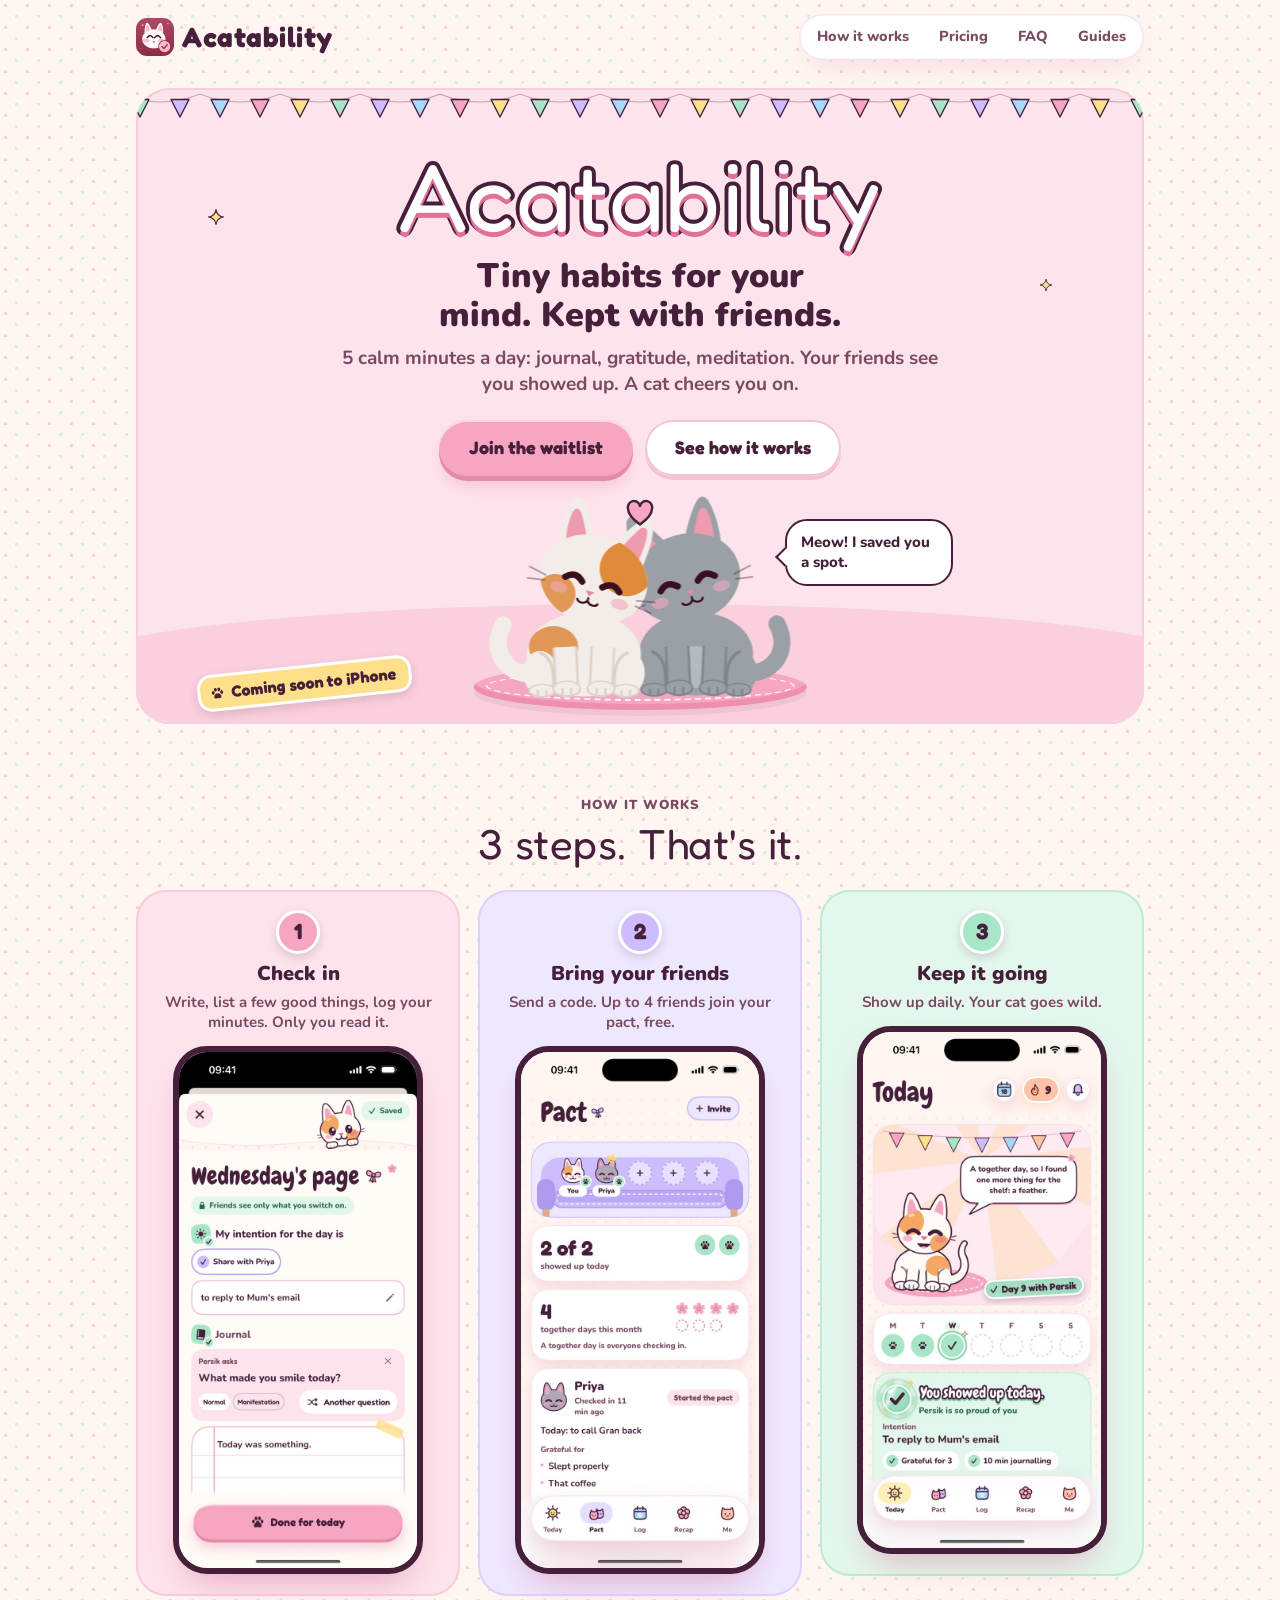
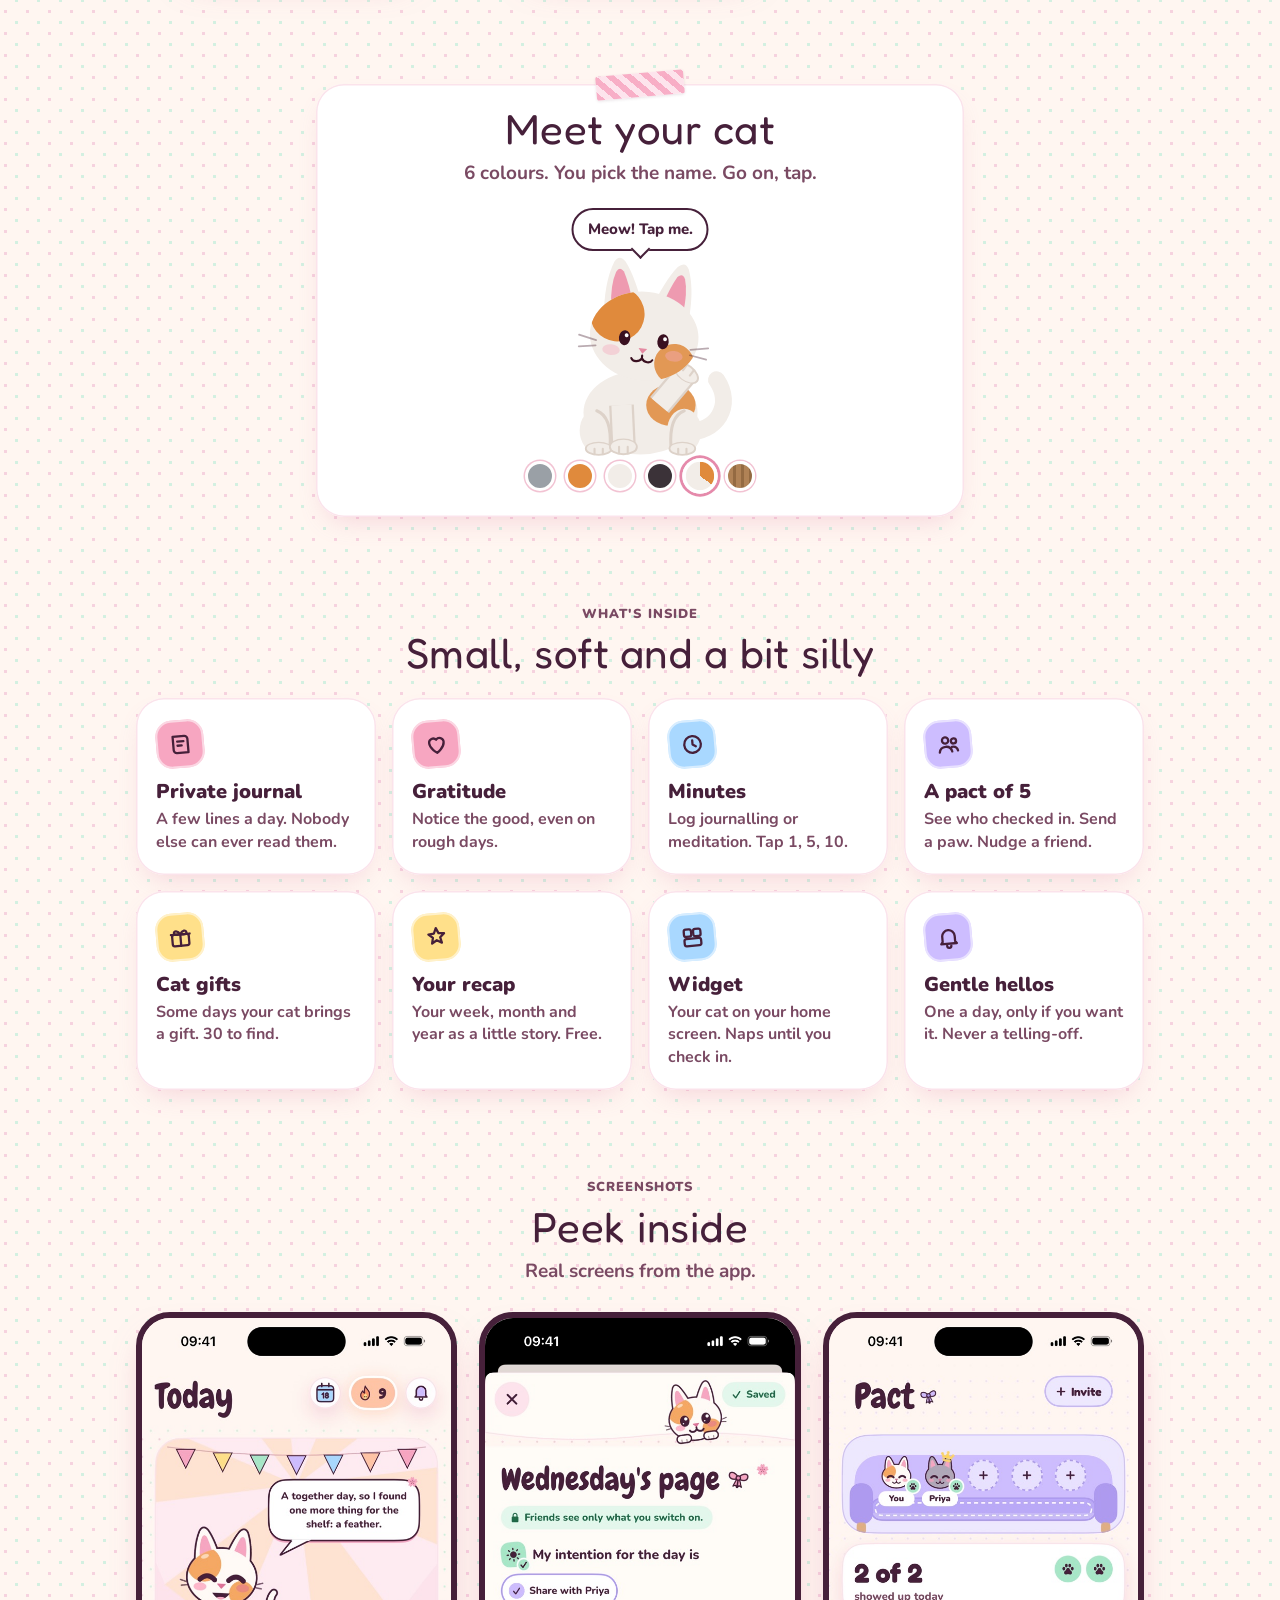
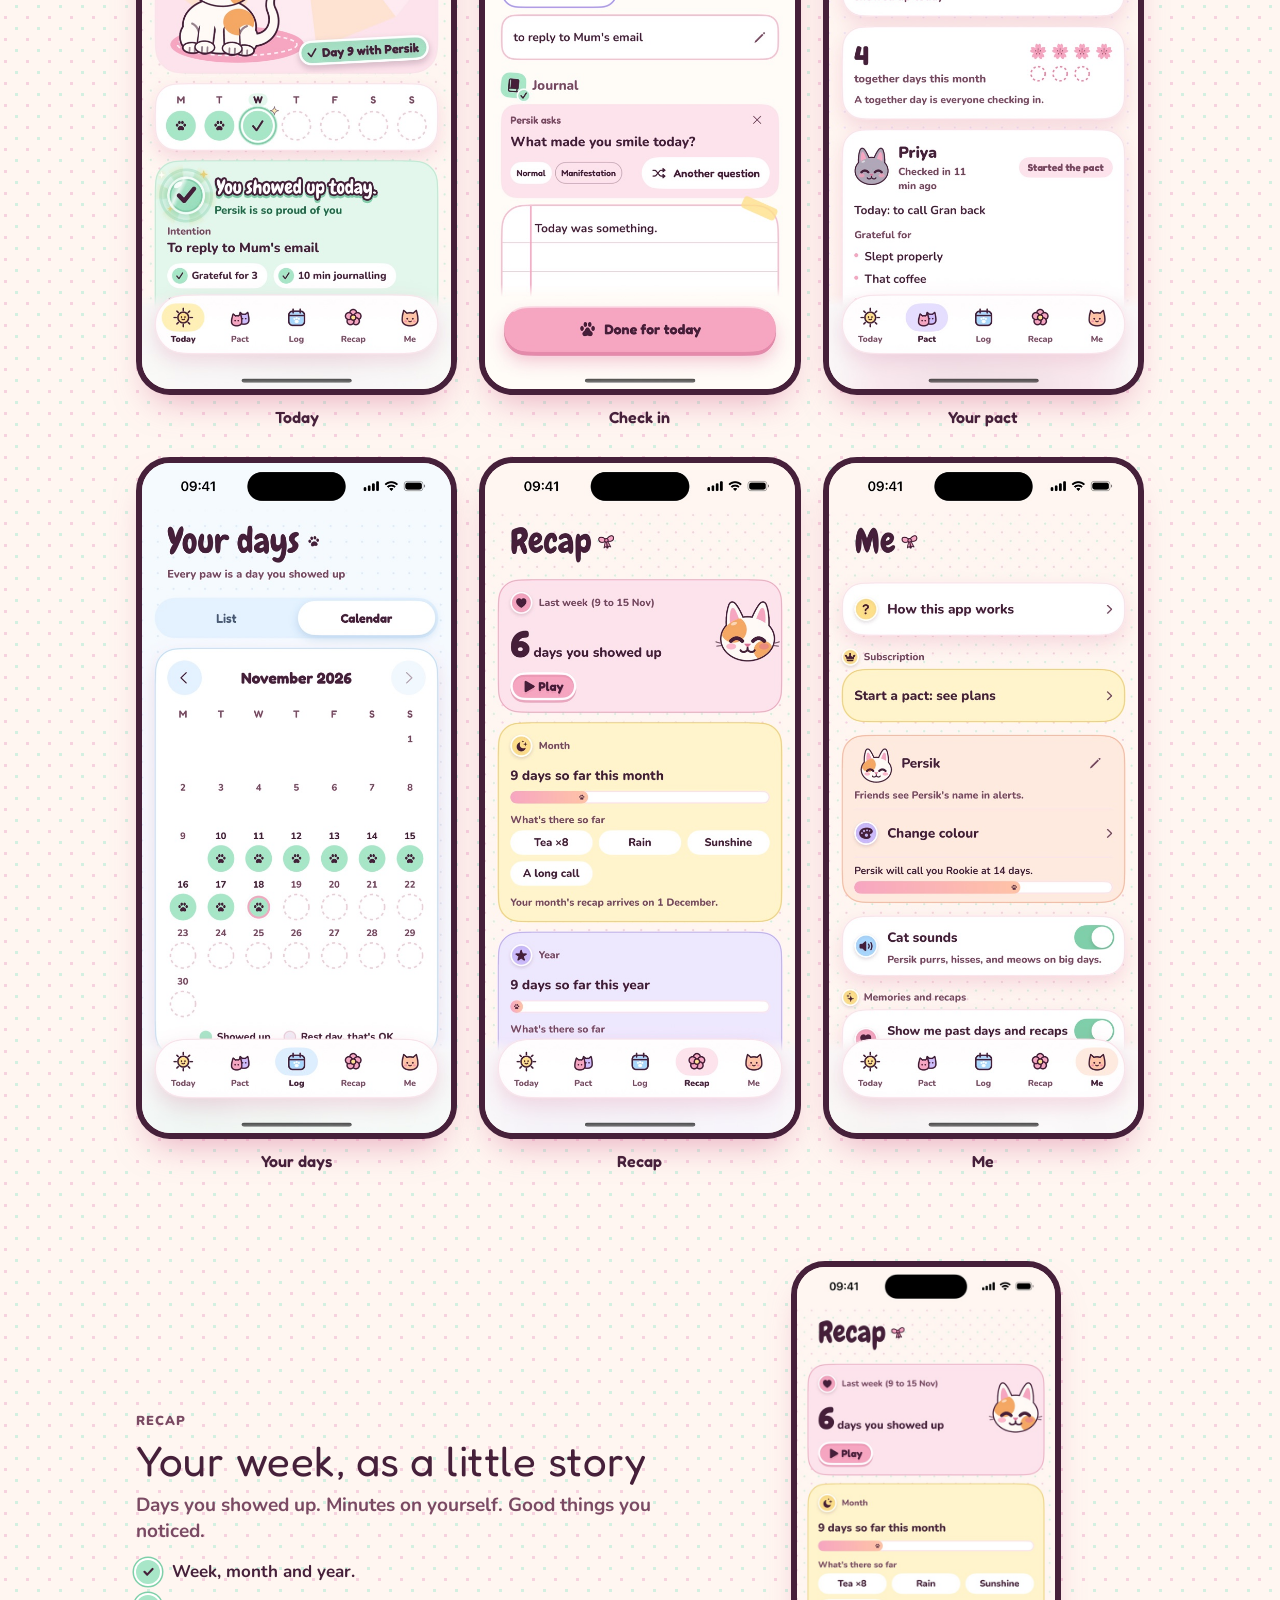
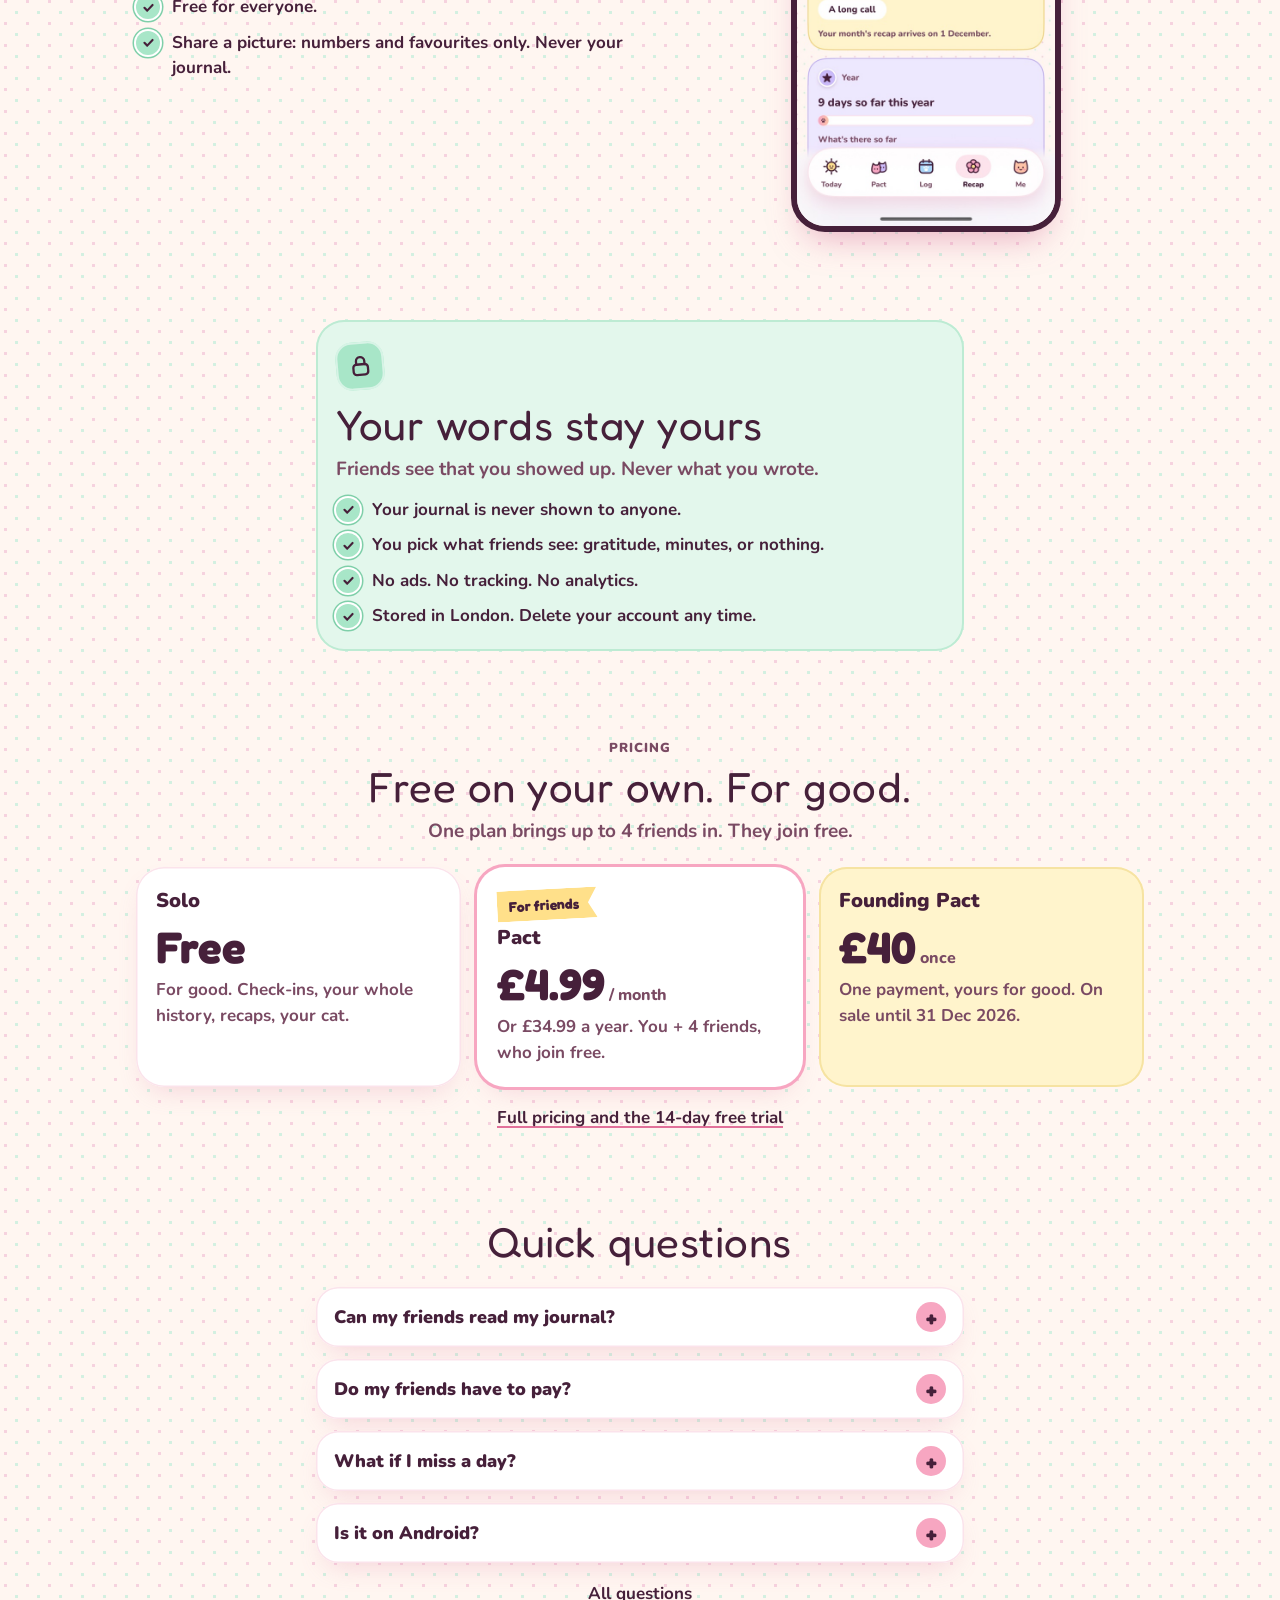
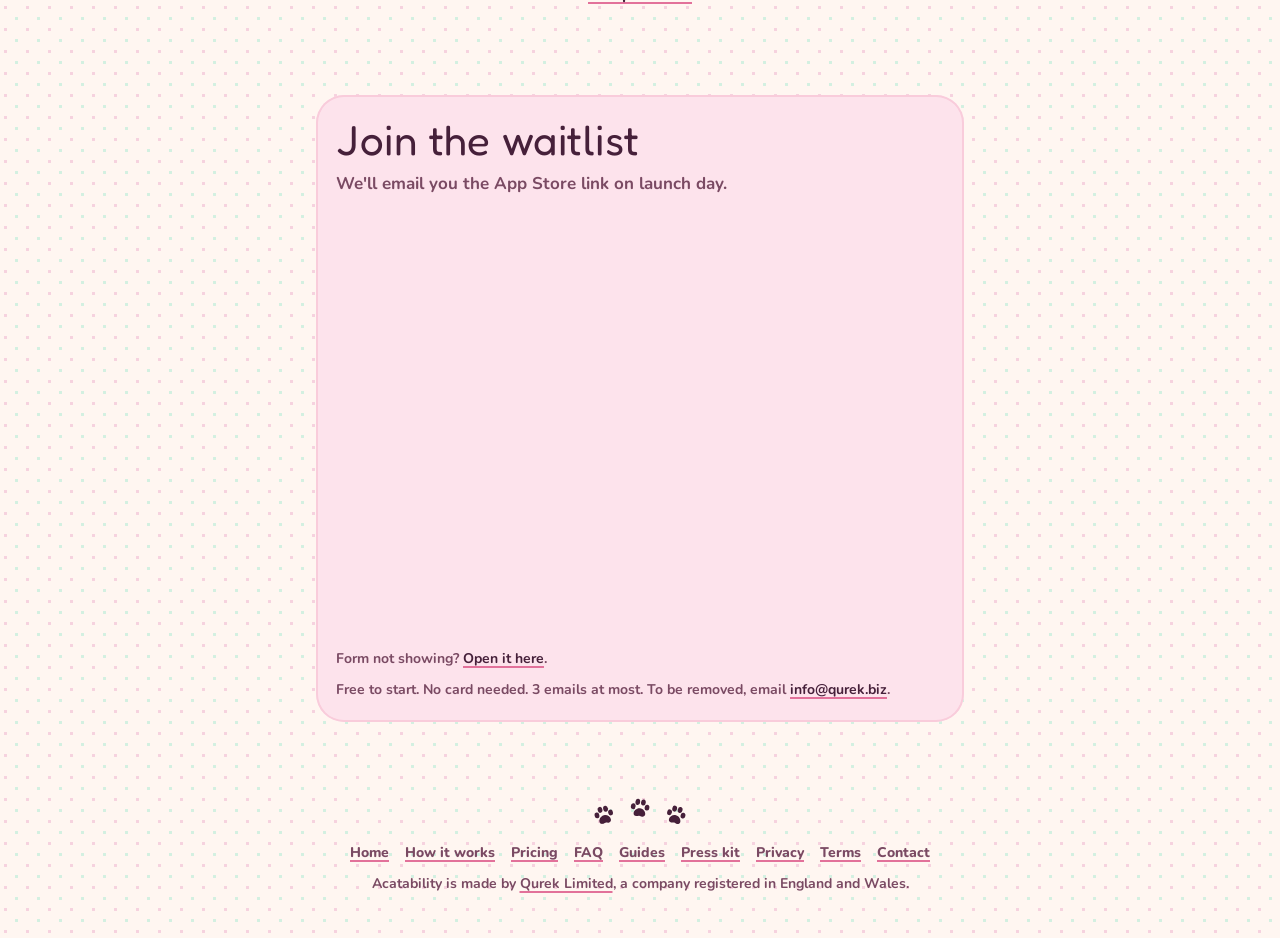
==== commit eb8364de: "Acatability site: fresh Macaron screenshots and a Peek inside gallery on the home page" ====
--- a/acatability/index.html
+++ b/acatability/index.html
@@ -156,19 +156,19 @@
             <div class="num">1</div>
             <h3>Check in</h3>
             <p>Write, list a few good things, log your minutes. Only you read it.</p>
-            <img class="phone" src="/acatability/img/check-in.jpg" width="600" height="1300" alt="Today&#x27;s check-in: a private journal, things you&#x27;re grateful for and minutes spent" loading="lazy" />
+            <img class="phone" src="/acatability/img/check-in.jpg" width="600" height="1300" alt="The daily check-in: an intention, a journal prompt from your cat, and Done for today" loading="lazy" />
           </figure>
           <figure class="step">
             <div class="num">2</div>
             <h3>Bring your friends</h3>
             <p>Send a code. Up to 4 friends join your pact, free.</p>
-            <img class="phone" src="/acatability/img/pact.jpg" width="600" height="1300" alt="The Pact tab: two cats touching heads, 4 days together, and Priya checked in 12 minutes ago" loading="lazy" />
+            <img class="phone" src="/acatability/img/pact.jpg" width="600" height="1300" alt="The Pact tab: you and Priya on the sofa, 2 of 2 showed up today, 4 together days this month" loading="lazy" />
           </figure>
           <figure class="step">
             <div class="num">3</div>
             <h3>Keep it going</h3>
             <p>Show up daily. Your cat goes wild.</p>
-            <img class="phone" src="/acatability/img/today.jpg" width="600" height="1300" alt="Today: your cat and your days together" loading="lazy" />
+            <img class="phone" src="/acatability/img/today.jpg" width="600" height="1300" alt="Today: Persik the cat cheers under bunting, day 9, and you showed up today" loading="lazy" />
           </figure>
         </div>
         <p class="swipe-hint">Swipe for more</p>
@@ -203,6 +203,16 @@
         <div class="grid four">
           <div class="card feature"><div class="icon"><svg viewBox="0 0 24 24" fill="none" stroke="currentColor" stroke-width="2" stroke-linecap="round" stroke-linejoin="round" aria-hidden="true"><path d="M5 4h11a3 3 0 0 1 3 3v13H8a3 3 0 0 1-3-3z"/><path d="M9 9h6M9 13h4"/></svg></div><h3>Private journal</h3><p>A few lines a day. Nobody else can ever read them.</p></div><div class="card feature"><div class="icon"><svg viewBox="0 0 24 24" fill="none" stroke="currentColor" stroke-width="2" stroke-linecap="round" stroke-linejoin="round" aria-hidden="true"><path d="M12 20s-7-4.4-7-10a4 4 0 0 1 7-2.6A4 4 0 0 1 19 10c0 5.6-7 10-7 10z"/></svg></div><h3>Gratitude</h3><p>Notice the good, even on rough days.</p></div><div class="card feature"><div class="icon sky"><svg viewBox="0 0 24 24" fill="none" stroke="currentColor" stroke-width="2" stroke-linecap="round" stroke-linejoin="round" aria-hidden="true"><circle cx="12" cy="12" r="8"/><path d="M12 8v4l3 2"/></svg></div><h3>Minutes</h3><p>Log journalling or meditation. Tap 1, 5, 10.</p></div><div class="card feature"><div class="icon lav"><svg viewBox="0 0 24 24" fill="none" stroke="currentColor" stroke-width="2" stroke-linecap="round" stroke-linejoin="round" aria-hidden="true"><circle cx="9" cy="8" r="3"/><circle cx="17" cy="9" r="2.5"/><path d="M3 19c.6-3.4 3-5 6-5s5.4 1.6 6 5M15 14.5c2.6-.3 5 1 5.6 4"/></svg></div><h3>A pact of 5</h3><p>See who checked in. Send a paw. Nudge a friend.</p></div><div class="card feature"><div class="icon butter"><svg viewBox="0 0 24 24" fill="none" stroke="currentColor" stroke-width="2" stroke-linecap="round" stroke-linejoin="round" aria-hidden="true"><rect x="4" y="9" width="16" height="11" rx="2"/><path d="M3 9h18M12 9v11M12 9c-2-4-6-4-6-1.5S10 9 12 9c2 0 6 1 6-1.5S14 5 12 9z"/></svg></div><h3>Cat gifts</h3><p>Some days your cat brings a gift. 30 to find.</p></div><div class="card feature"><div class="icon butter"><svg viewBox="0 0 24 24" fill="none" stroke="currentColor" stroke-width="2" stroke-linecap="round" stroke-linejoin="round" aria-hidden="true"><path d="M12 3l2.2 5 5.3.5-4 3.6 1.2 5.3L12 14.7 7.3 17.4l1.2-5.3-4-3.6 5.3-.5z"/></svg></div><h3>Your recap</h3><p>Your week, month and year as a little story. Free.</p></div><div class="card feature"><div class="icon sky"><svg viewBox="0 0 24 24" fill="none" stroke="currentColor" stroke-width="2" stroke-linecap="round" stroke-linejoin="round" aria-hidden="true"><rect x="4" y="4" width="7" height="7" rx="2"/><rect x="13" y="4" width="7" height="7" rx="2"/><rect x="4" y="13" width="16" height="7" rx="2"/></svg></div><h3>Widget</h3><p>Your cat on your home screen. Naps until you check in.</p></div><div class="card feature"><div class="icon lav"><svg viewBox="0 0 24 24" fill="none" stroke="currentColor" stroke-width="2" stroke-linecap="round" stroke-linejoin="round" aria-hidden="true"><path d="M6 16V11a6 6 0 0 1 12 0v5l1.5 2h-15z"/><path d="M10 20a2 2 0 0 0 4 0"/></svg></div><h3>Gentle hellos</h3><p>One a day, only if you want it. Never a telling-off.</p></div>
         </div>
+      </div>
+    </section>
+
+    <section aria-labelledby="peek-title">
+      <div class="wrap">
+        <div class="section-head center"><p class="eyebrow">Screenshots</p><h2 id="peek-title">Peek inside</h2><p class="lede">Real screens from the app.</p></div>
+        <div class="gallery">
+          <figure class="shot"><img class="phone" src="/acatability/img/today.jpg" width="600" height="1300" alt="Today: Persik the cat cheers under bunting, day 9, and you showed up today" loading="lazy" /><figcaption>Today</figcaption></figure><figure class="shot"><img class="phone" src="/acatability/img/check-in.jpg" width="600" height="1300" alt="The daily check-in: an intention, a journal prompt from your cat, and Done for today" loading="lazy" /><figcaption>Check in</figcaption></figure><figure class="shot"><img class="phone" src="/acatability/img/pact.jpg" width="600" height="1300" alt="The Pact tab: you and Priya on the sofa, 2 of 2 showed up today, 4 together days this month" loading="lazy" /><figcaption>Your pact</figcaption></figure><figure class="shot"><img class="phone" src="/acatability/img/history.jpg" width="600" height="1300" alt="Your days: a calendar with a paw on every day you showed up" loading="lazy" /><figcaption>Your days</figcaption></figure><figure class="shot"><img class="phone" src="/acatability/img/recap.jpg" width="600" height="1300" alt="Recap: 6 days you showed up last week, with a Play button, plus month and year" loading="lazy" /><figcaption>Recap</figcaption></figure><figure class="shot"><img class="phone" src="/acatability/img/me.jpg" width="600" height="1300" alt="Me: your cat&#x27;s name and colour, cat sounds and settings" loading="lazy" /><figcaption>Me</figcaption></figure>
+        </div>
+        <p class="swipe-hint">Swipe for more</p>
       </div>
     </section>
 
@@ -219,7 +229,7 @@
               <li>Share a picture: numbers and favourites only. Never your journal.</li>
             </ul>
           </div>
-          <img class="phone" src="/acatability/img/recap.jpg" width="600" height="1300" alt="Recap: last week, 2 days you showed up, 10 minutes on yourself, and a Play button" loading="lazy" />
+          <img class="phone" src="/acatability/img/recap.jpg" width="600" height="1300" alt="Recap: 6 days you showed up last week, with a Play button, plus month and year" loading="lazy" />
         </div>
       </div>
     </section>
--- a/acatability/site.css
+++ b/acatability/site.css
@@ -447,3 +447,20 @@
   65%  { opacity: 0; transform: translateY(-30px) scale(1); }
   100% { opacity: 0; transform: translateY(-30px) scale(1); }
 }
+
+/* Screenshot gallery: a swipe strip of real app screens */
+.gallery {
+  display: grid; grid-auto-flow: column; grid-auto-columns: 62%; gap: 16px;
+  overflow-x: auto; scroll-snap-type: x mandatory; padding: 6px 16px 18px; margin: 0 -16px;
+  scrollbar-width: none;
+}
+.gallery::-webkit-scrollbar { display: none; }
+.shot { scroll-snap-align: center; text-align: center; }
+.shot .phone { width: 100%; height: auto; }
+.gallery + .swipe-hint { display: block; margin-top: 0; }
+.shot figcaption { margin-top: 10px; font-family: var(--num); font-weight: 600; font-size: 16px; color: var(--ink); }
+@media (min-width: 560px) { .gallery { grid-auto-columns: 40%; } }
+@media (min-width: 820px) {
+  .gallery { grid-auto-flow: row; grid-template-columns: repeat(3, 1fr); overflow: visible; margin: 0; padding: 6px 0 0; gap: 28px 22px; }
+  .gallery + .swipe-hint { display: none; }
+}
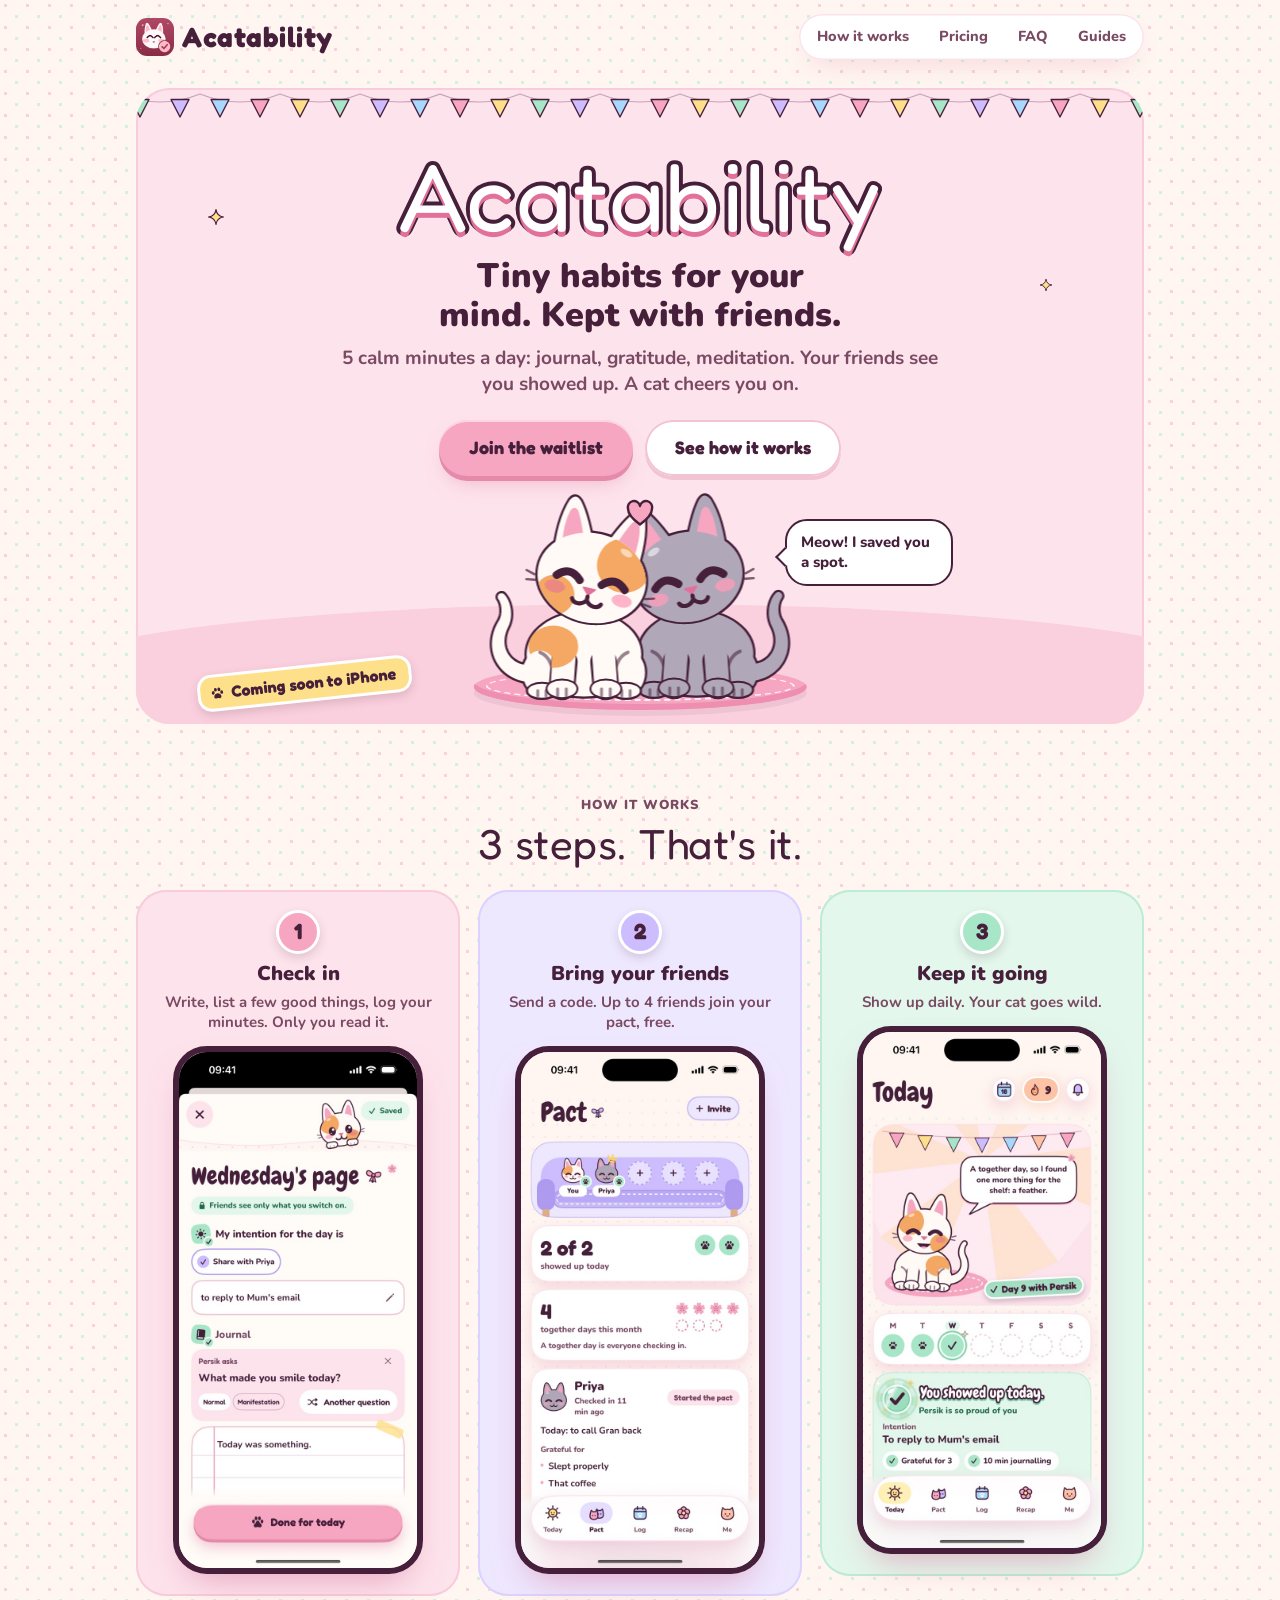
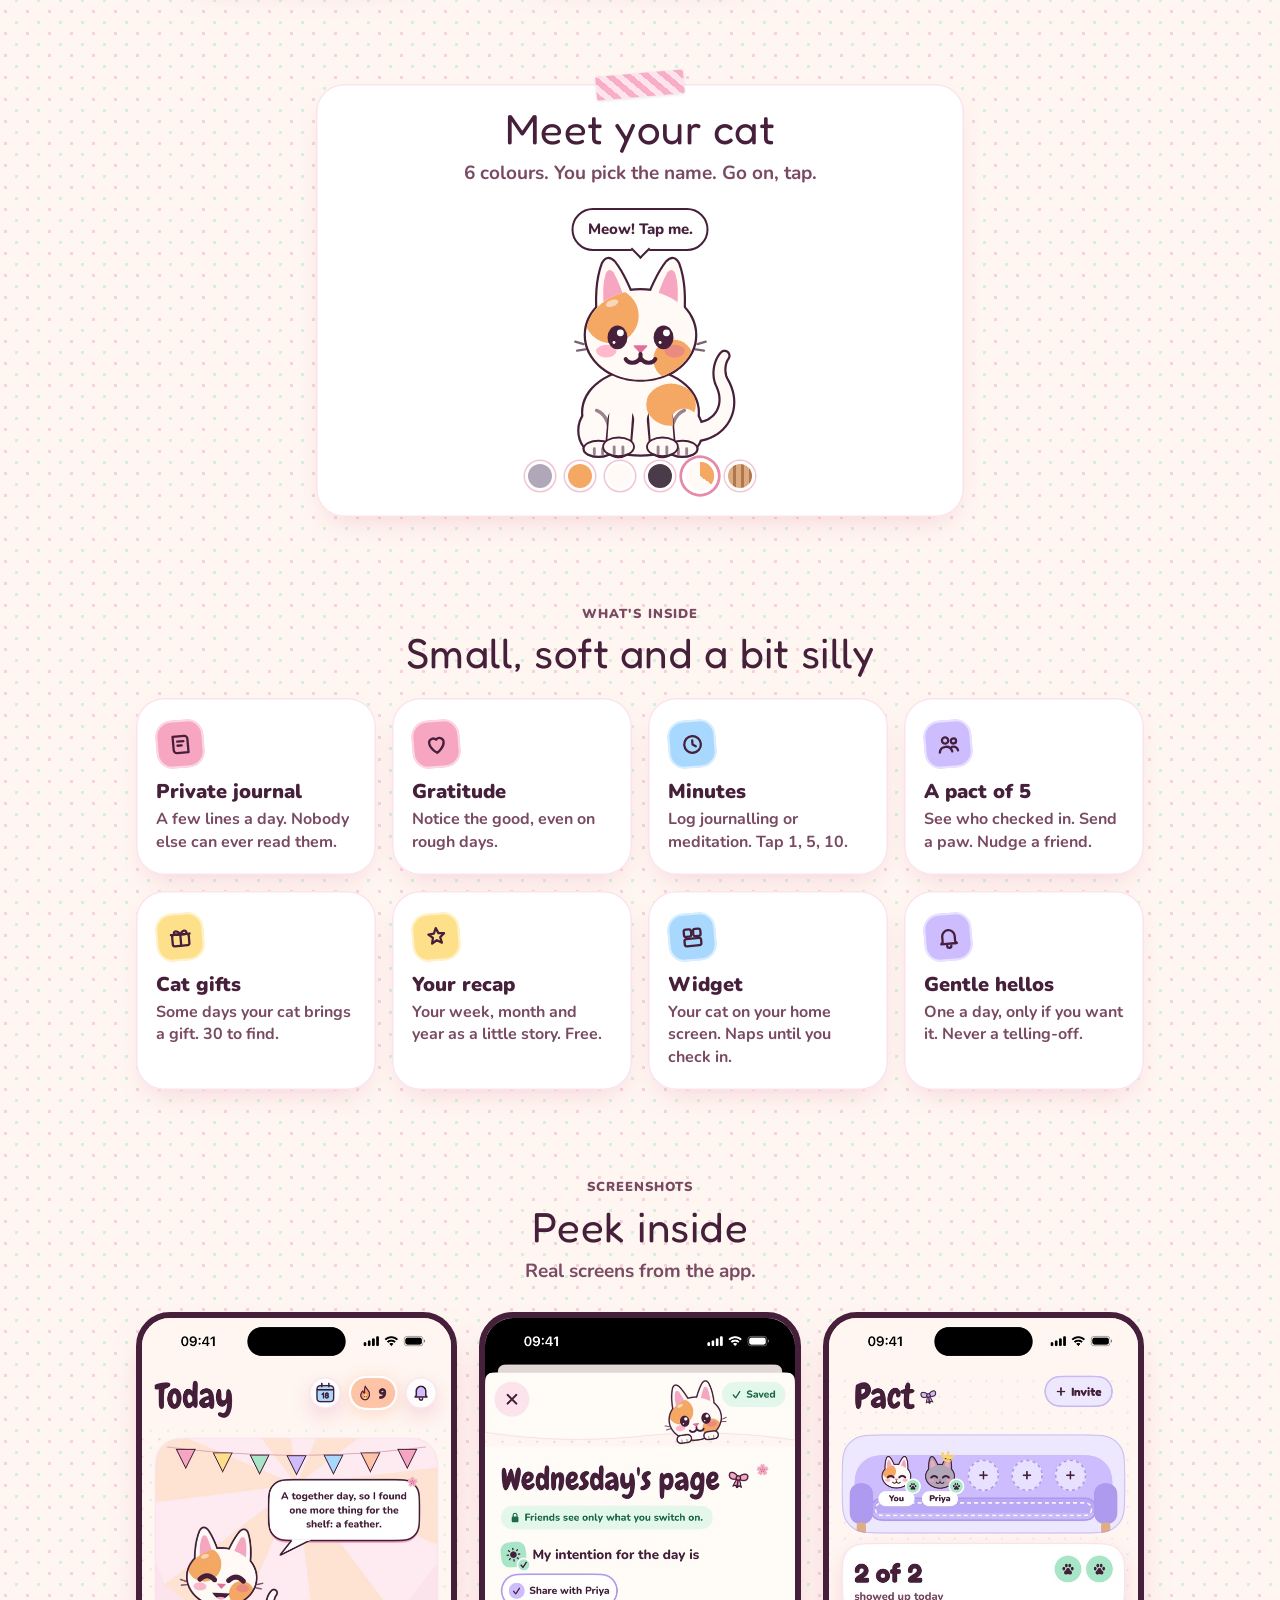
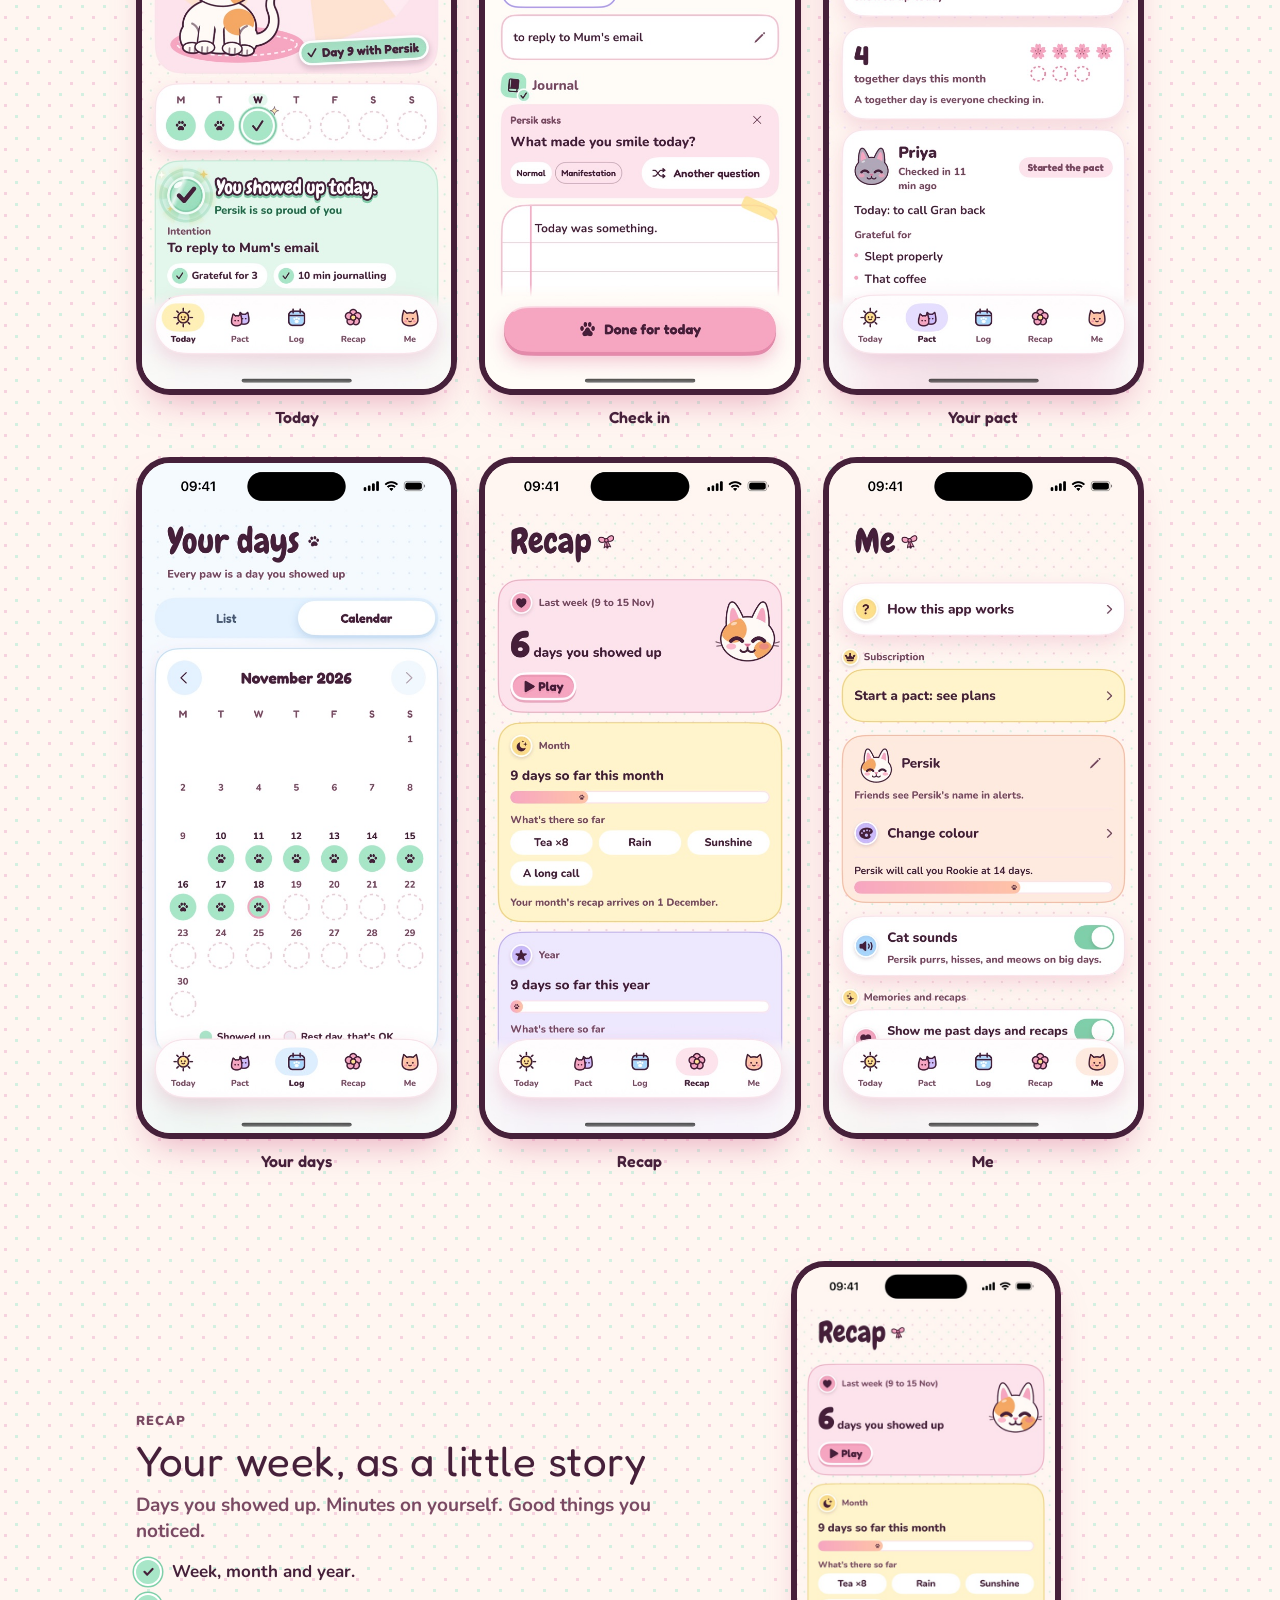
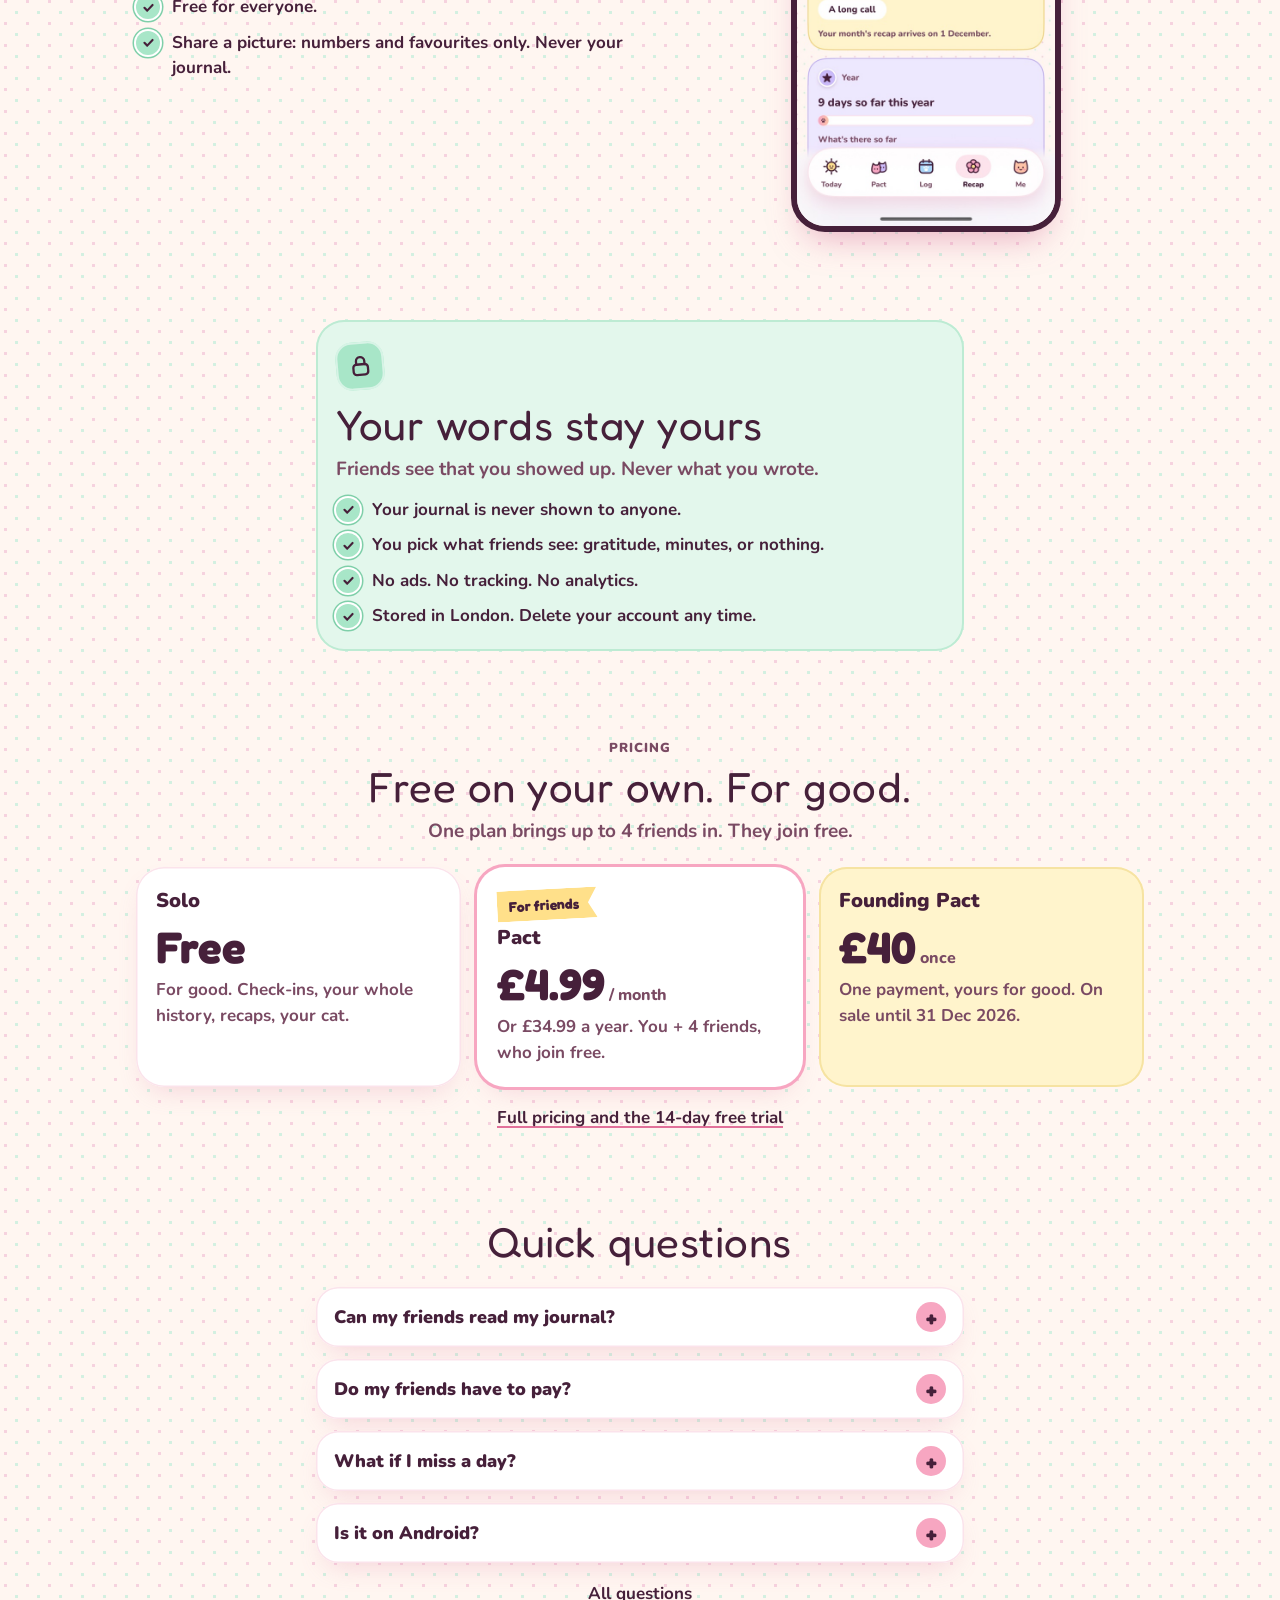
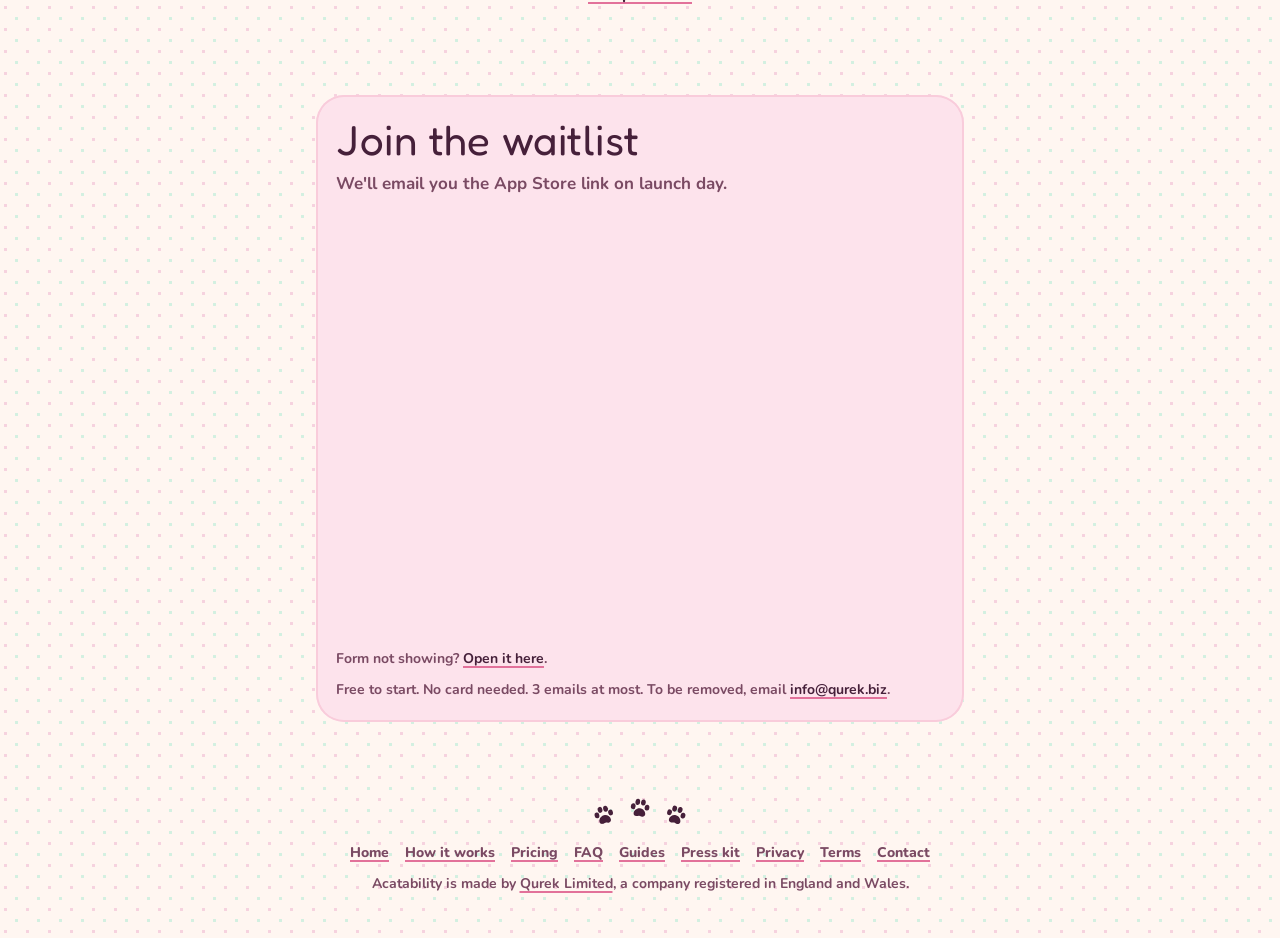
==== commit 5b0812c3: "Acatability site: the app's current cat (outline, pastel coats, bigger eyes, S tail), new swatches a" ====
--- a/acatability/index.html
+++ b/acatability/index.html
@@ -186,12 +186,12 @@
             </button>
           </div>
           <div class="swatches" role="group" aria-label="Pick a cat colour">
-            <button type="button" data-color="grey" style="--c:#9AA0A6" aria-label="Grey" aria-pressed="false"></button>
-            <button type="button" data-color="orange" style="--c:#E08A3C" aria-label="Orange" aria-pressed="false"></button>
-            <button type="button" data-color="white" style="--c:#F2EDE8" aria-label="White" aria-pressed="false"></button>
-            <button type="button" data-color="black" style="--c:#3B3238" aria-label="Black" aria-pressed="false"></button>
-            <button type="button" data-color="calico" style="--c:conic-gradient(#E08A3C 0 35%, #F2EDE8 0)" aria-label="Calico" aria-pressed="true"></button>
-            <button type="button" data-color="tabby" style="--c:repeating-linear-gradient(90deg,#B08256 0 5px,#946A42 5px 8px)" aria-label="Tabby" aria-pressed="false"></button>
+            <button type="button" data-color="grey" style="--c:#B0A8B9" aria-label="Grey" aria-pressed="false"></button>
+            <button type="button" data-color="orange" style="--c:#F5A764" aria-label="Orange" aria-pressed="false"></button>
+            <button type="button" data-color="white" style="--c:#FFFAF5" aria-label="White" aria-pressed="false"></button>
+            <button type="button" data-color="black" style="--c:#4B3B49" aria-label="Black" aria-pressed="false"></button>
+            <button type="button" data-color="calico" style="--c:conic-gradient(#F5A764 0 35%, #FFFAF5 0)" aria-label="Calico" aria-pressed="true"></button>
+            <button type="button" data-color="tabby" style="--c:repeating-linear-gradient(90deg,#DCAA7E 0 5px,#B07650 5px 8px)" aria-label="Tabby" aria-pressed="false"></button>
           </div>
         </div>
       </div>
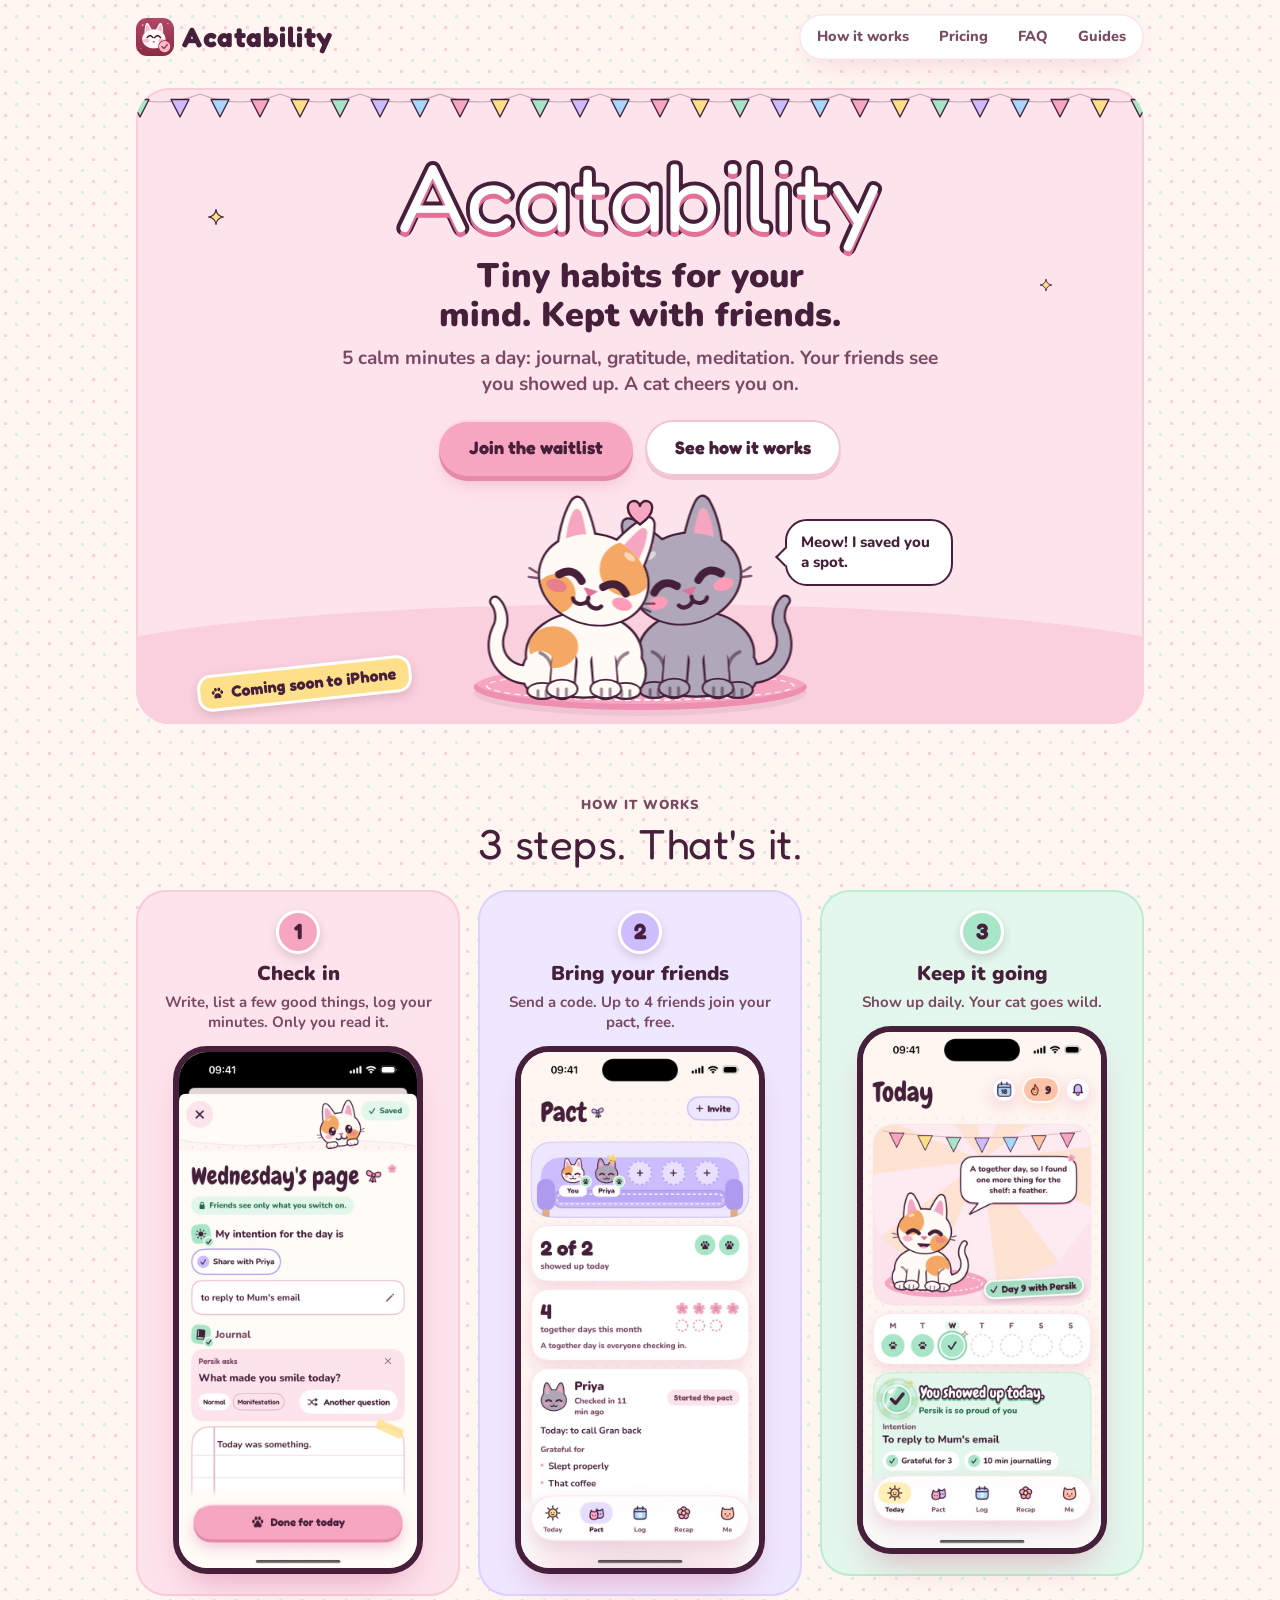
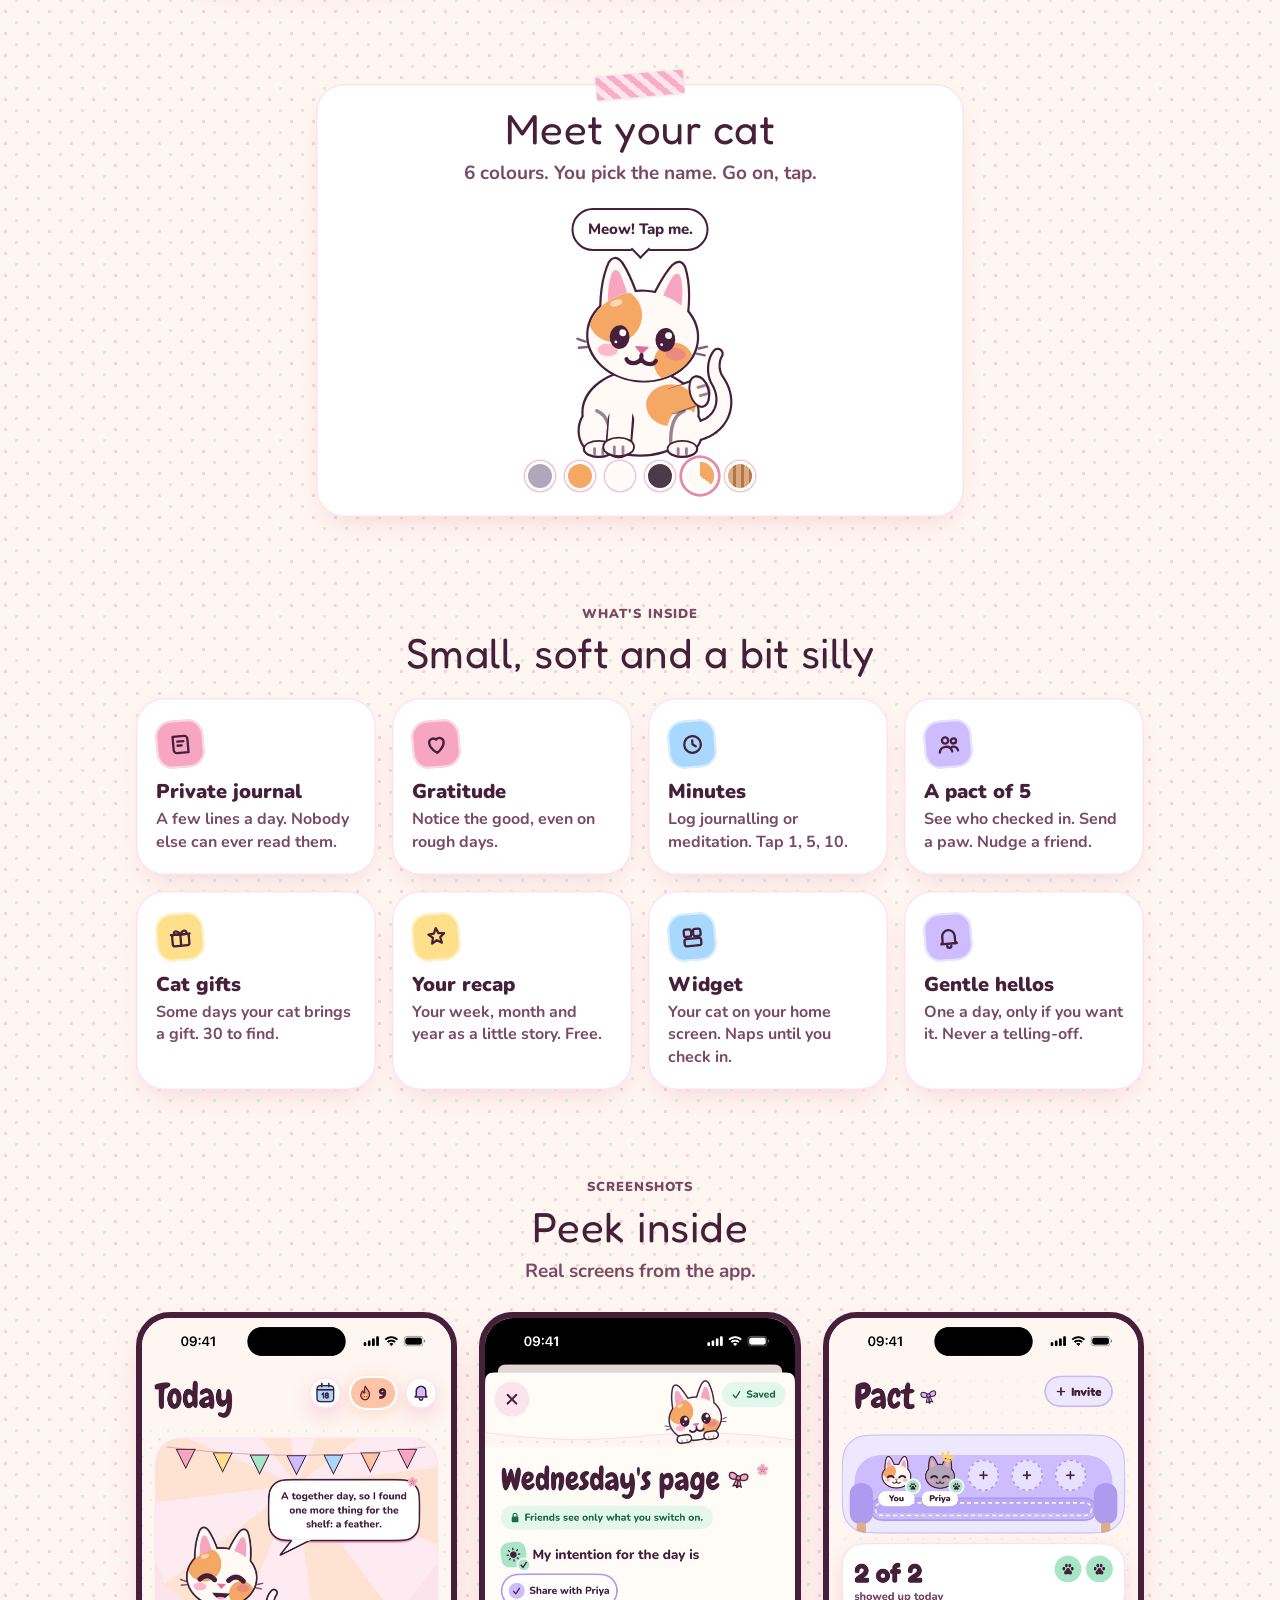
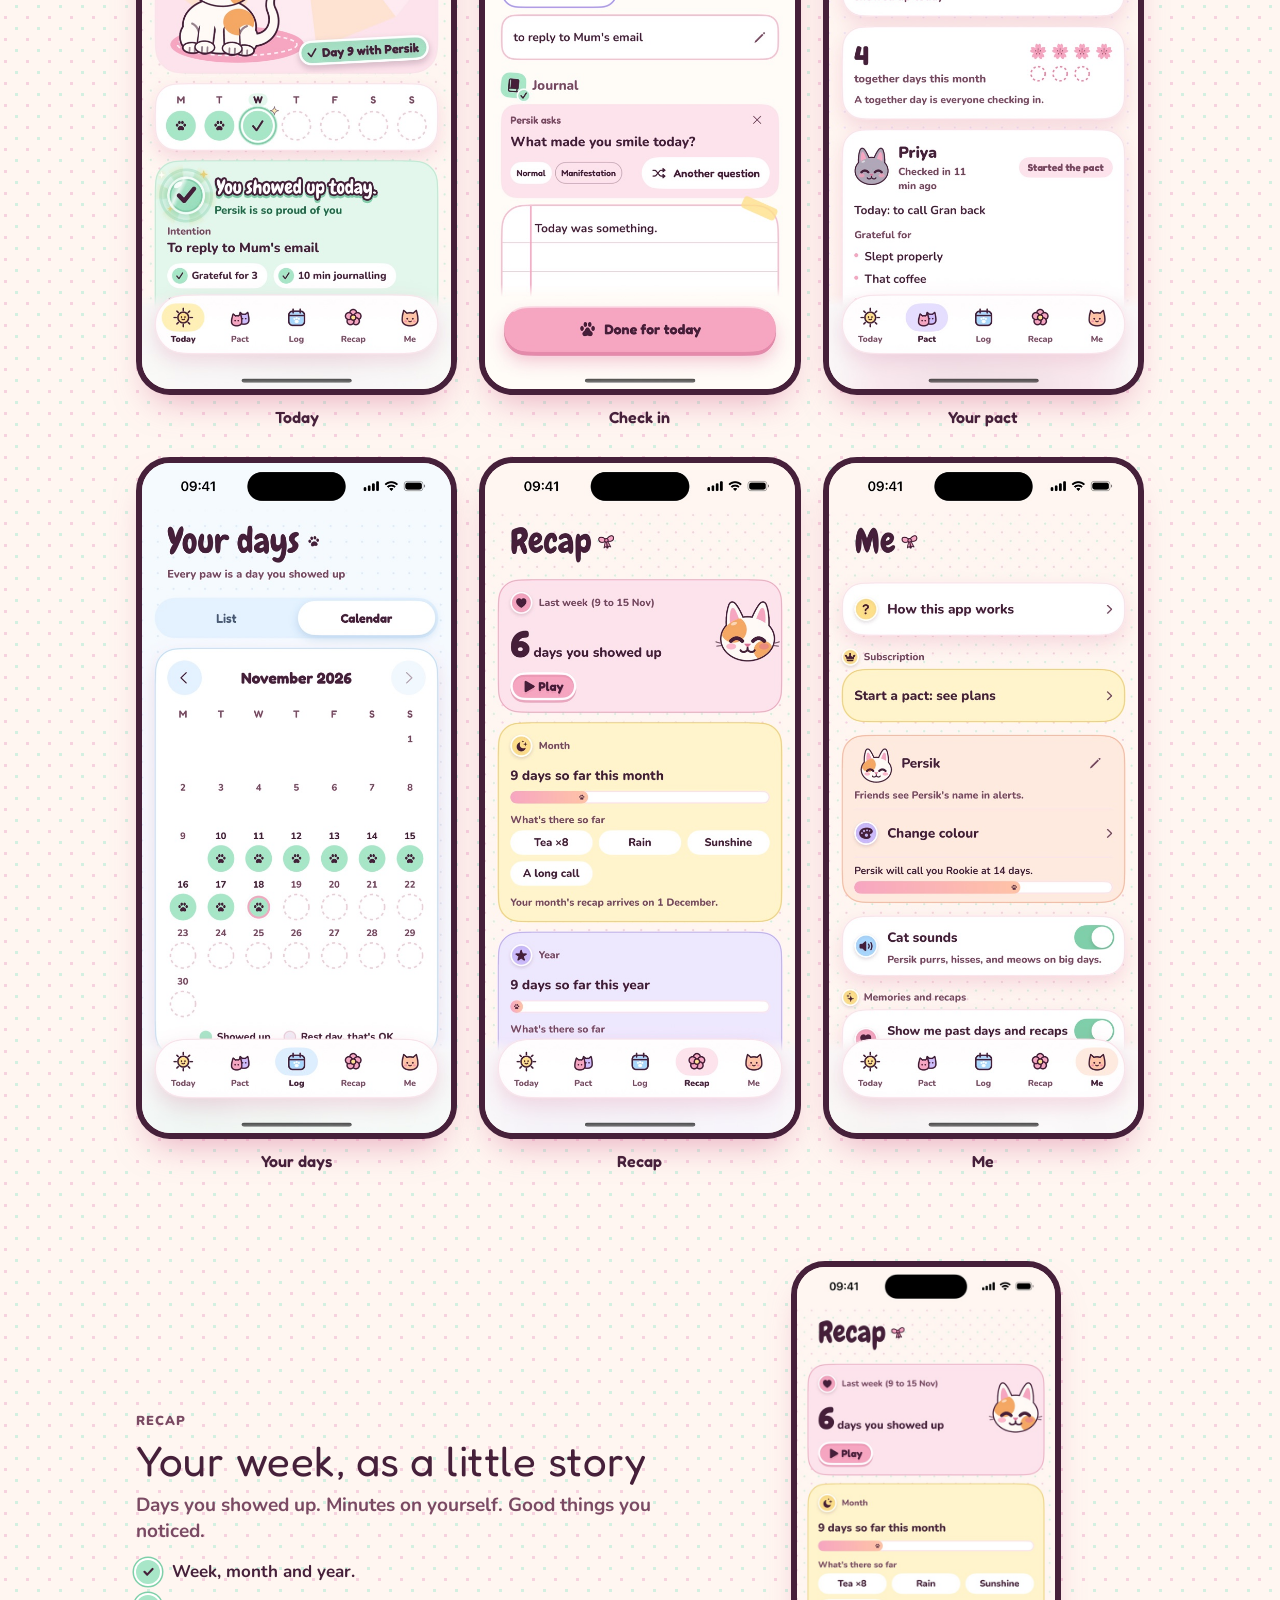
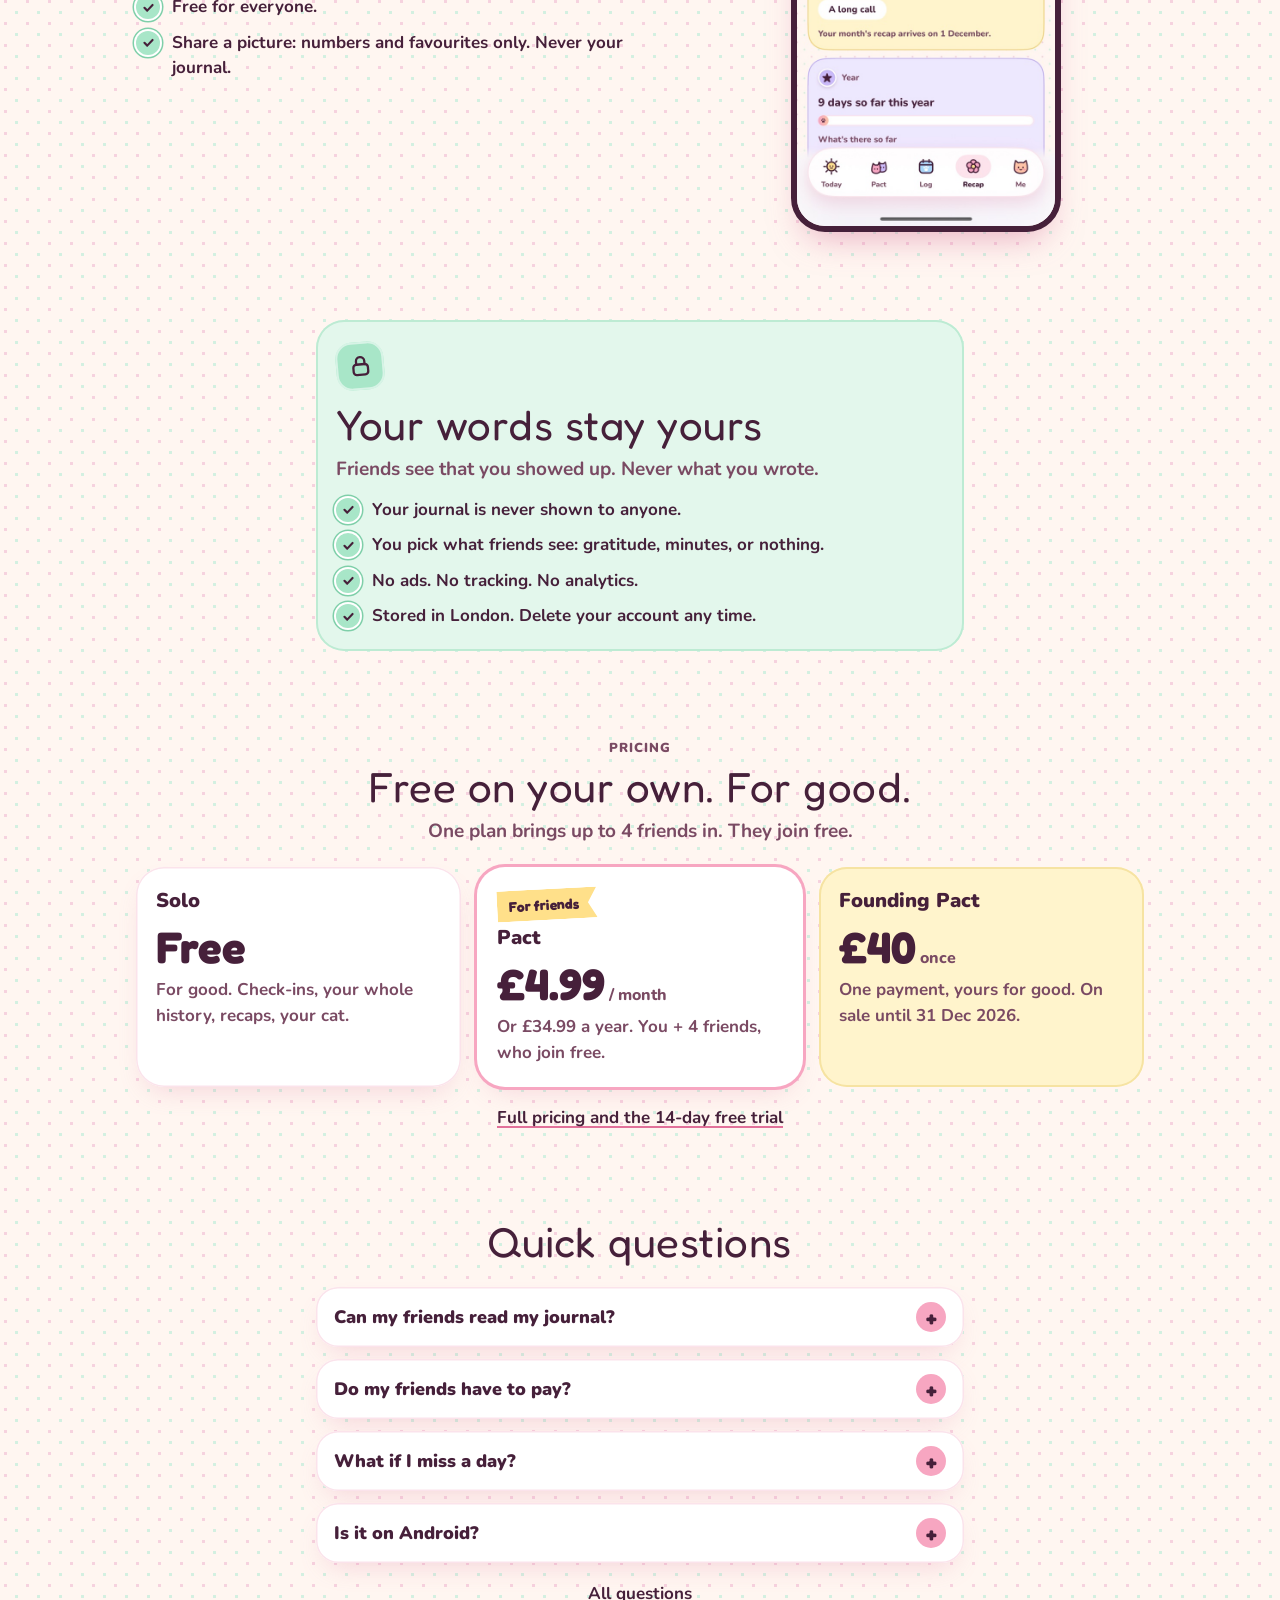
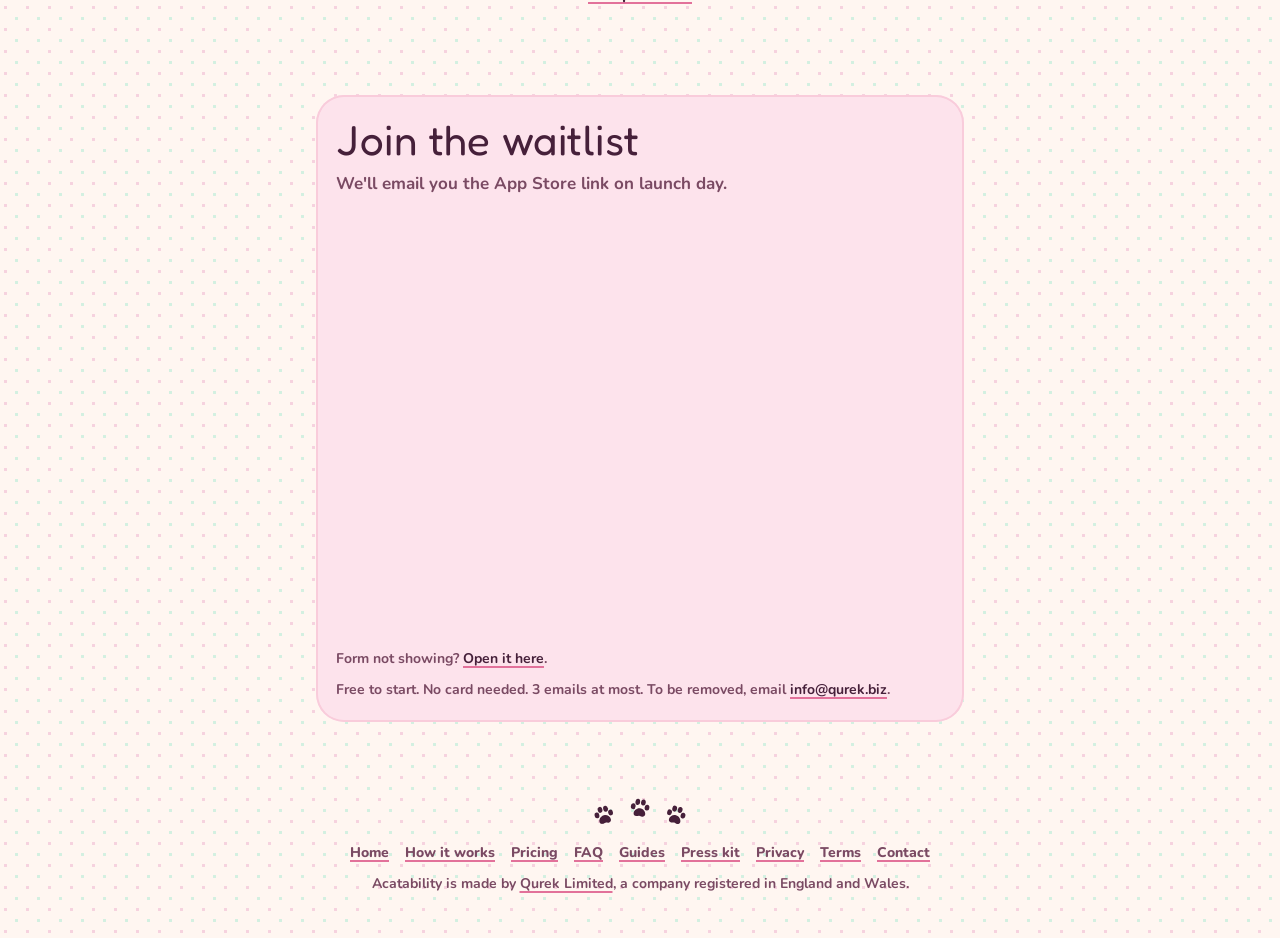
==== commit add9a2cd: "Acatability site: trial is Apple's (first subscription, converts unless cancelled), 6-digit codes, i" ====
--- a/acatability/index.html
+++ b/acatability/index.html
@@ -293,7 +293,7 @@
           </details>
           <details>
             <summary>Is it on Android?</summary>
-            <p>Not yet. Acatability is made for iPhone.</p>
+            <p>Not yet. Acatability is made for iPhone and iPad.</p>
           </details>
         </div>
         <p class="center" style="margin-top:18px"><a href="/acatability/faq/">All questions</a></p>
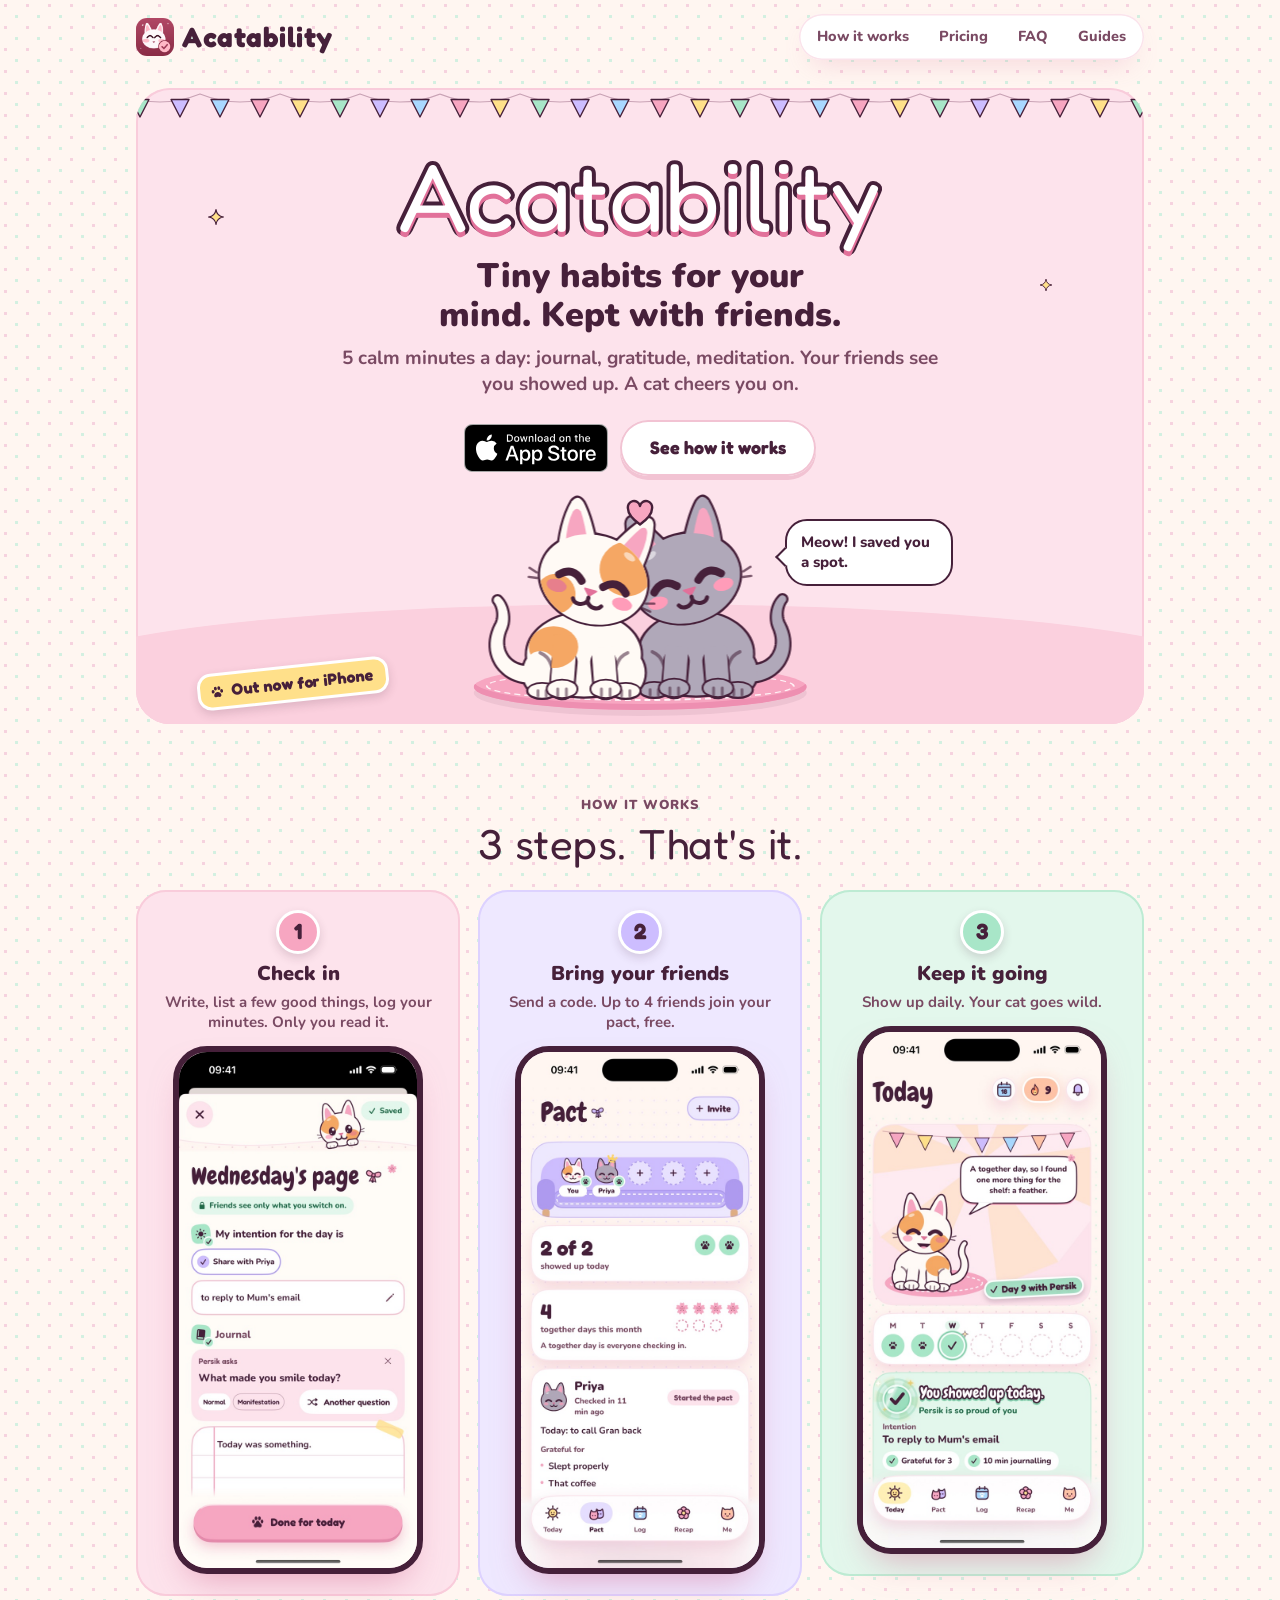
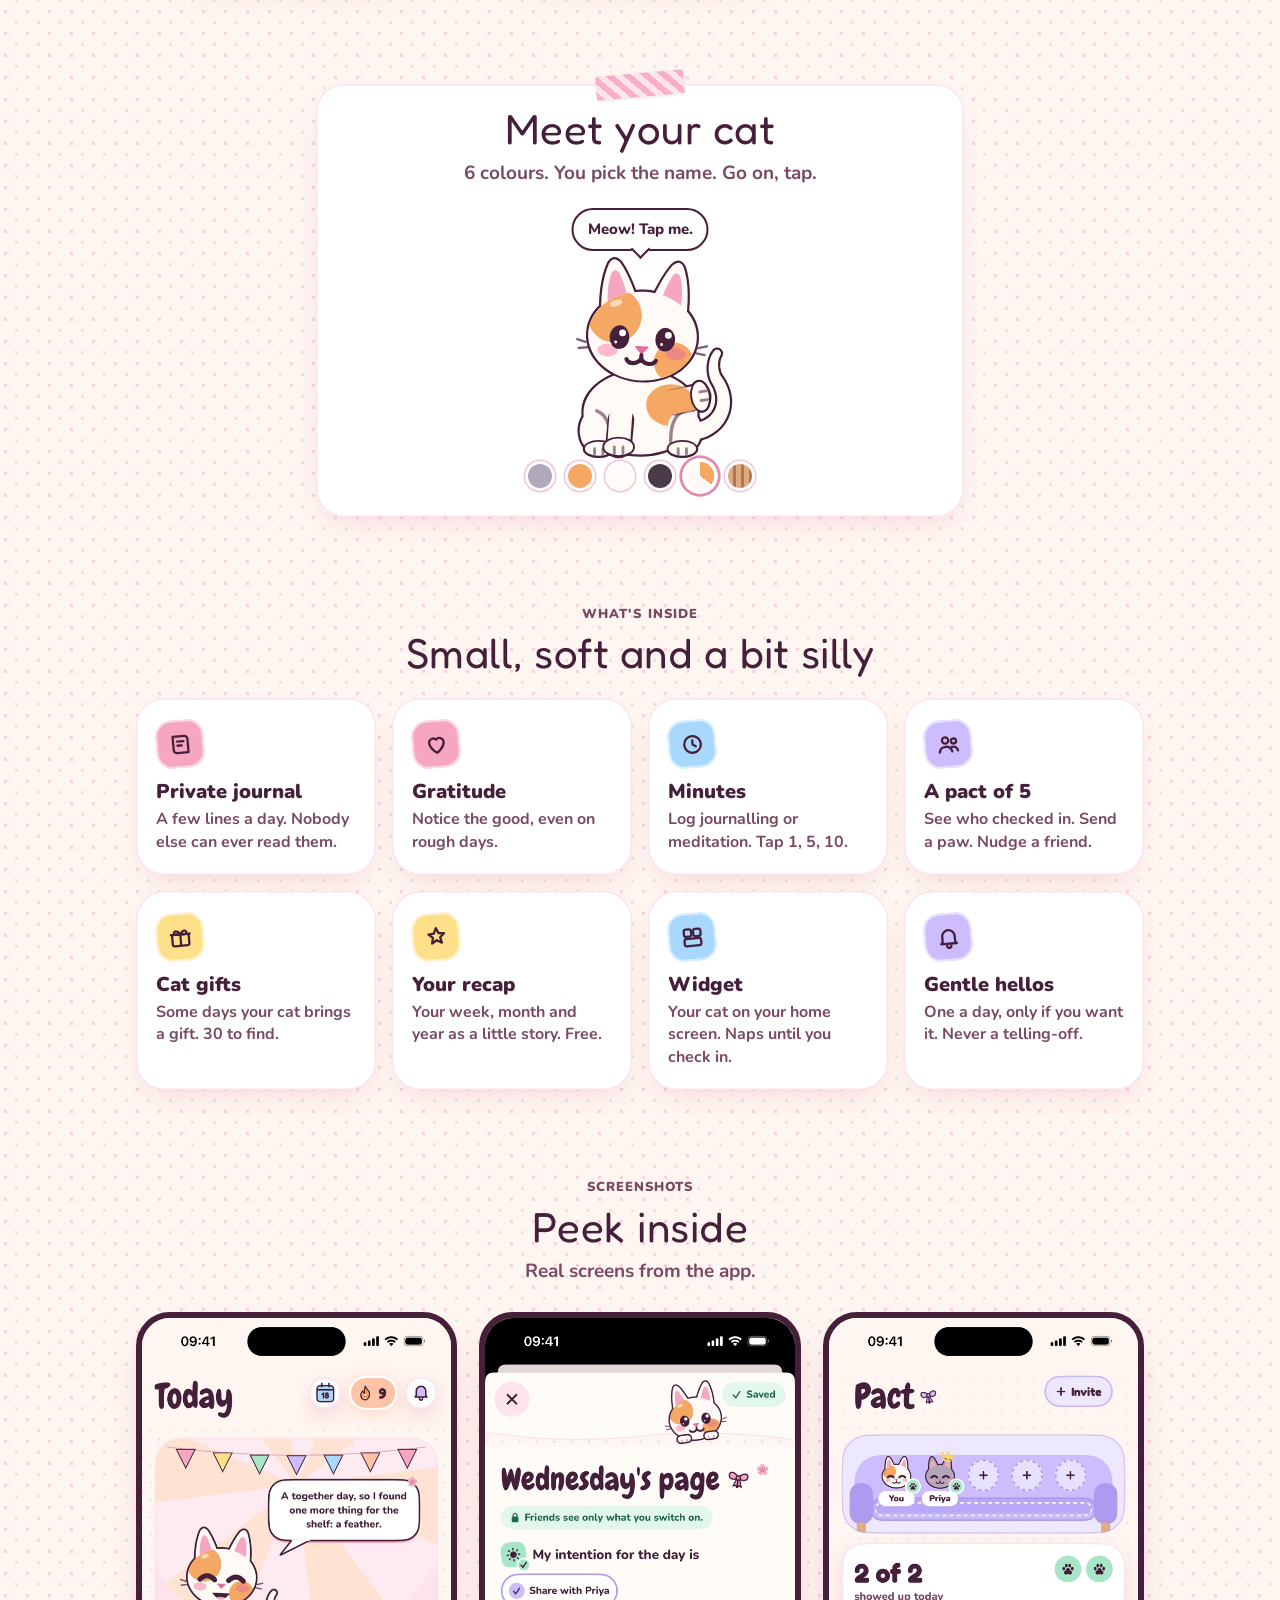
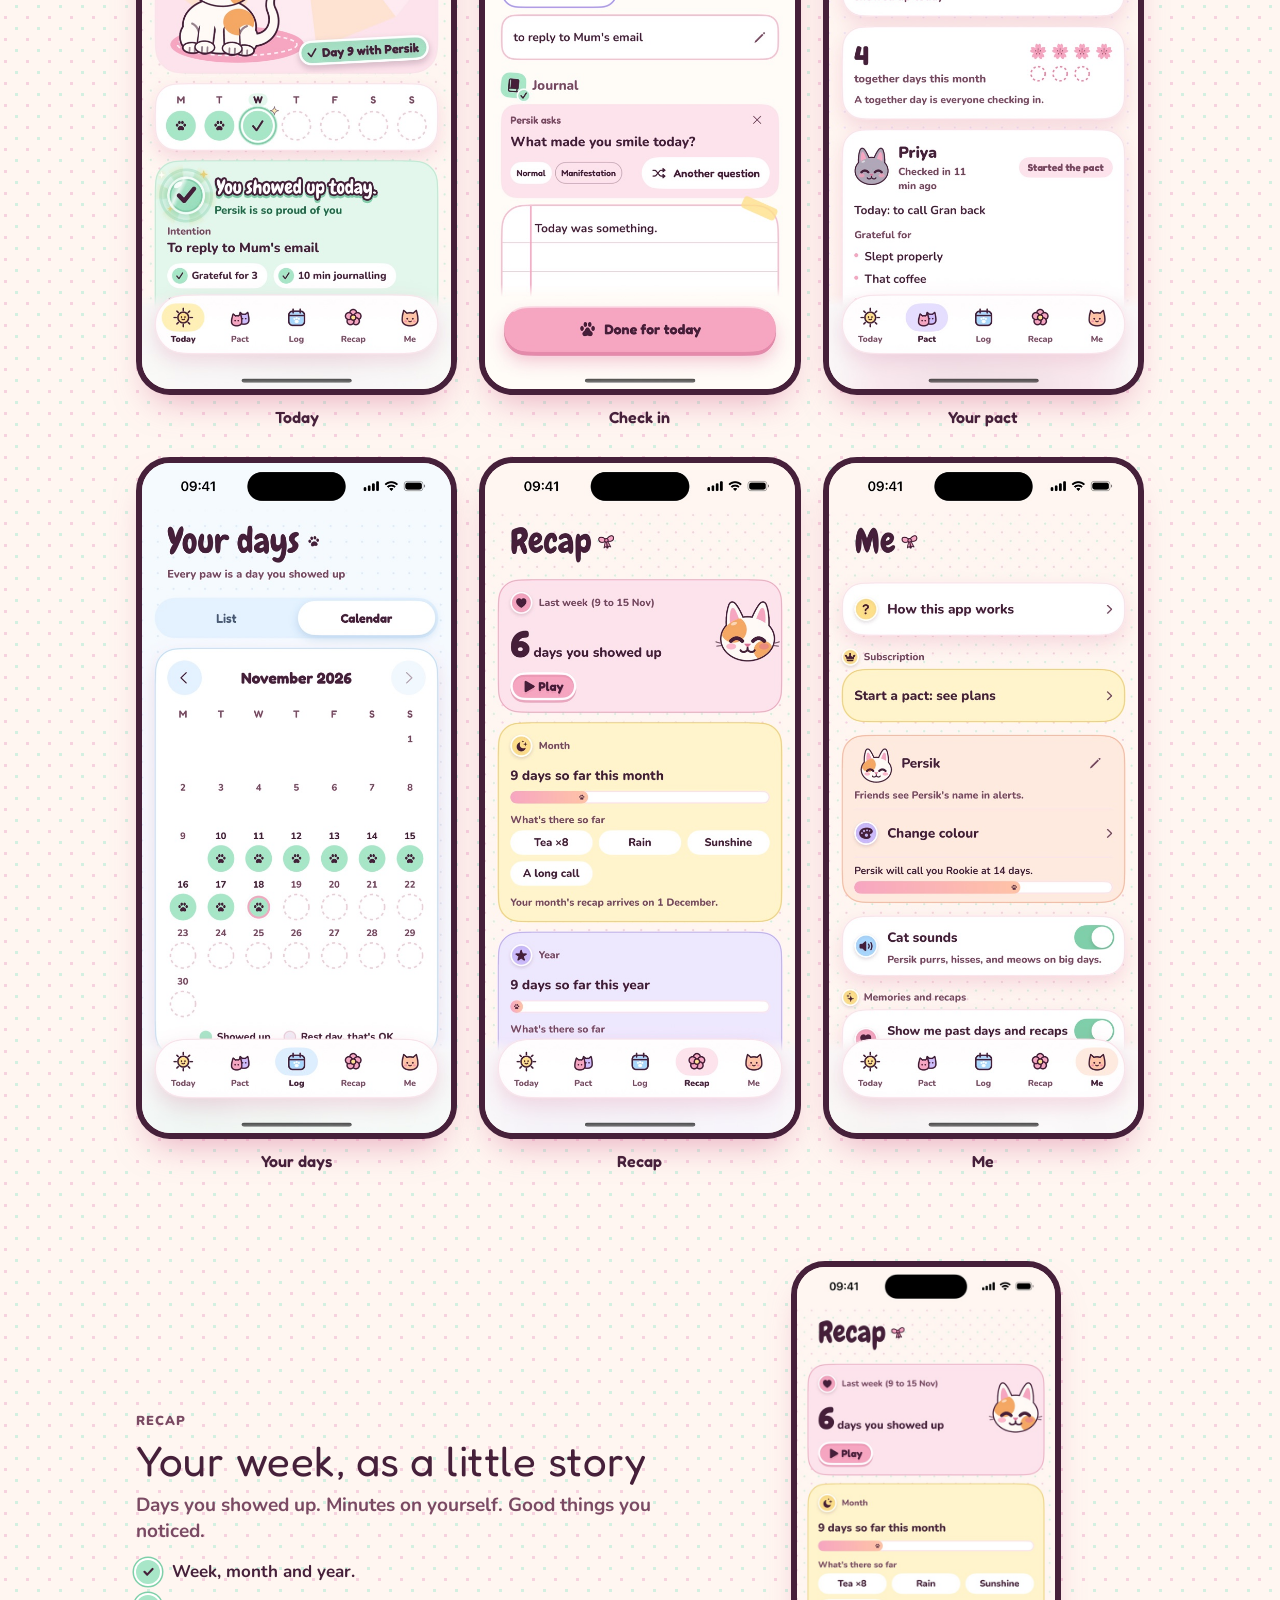
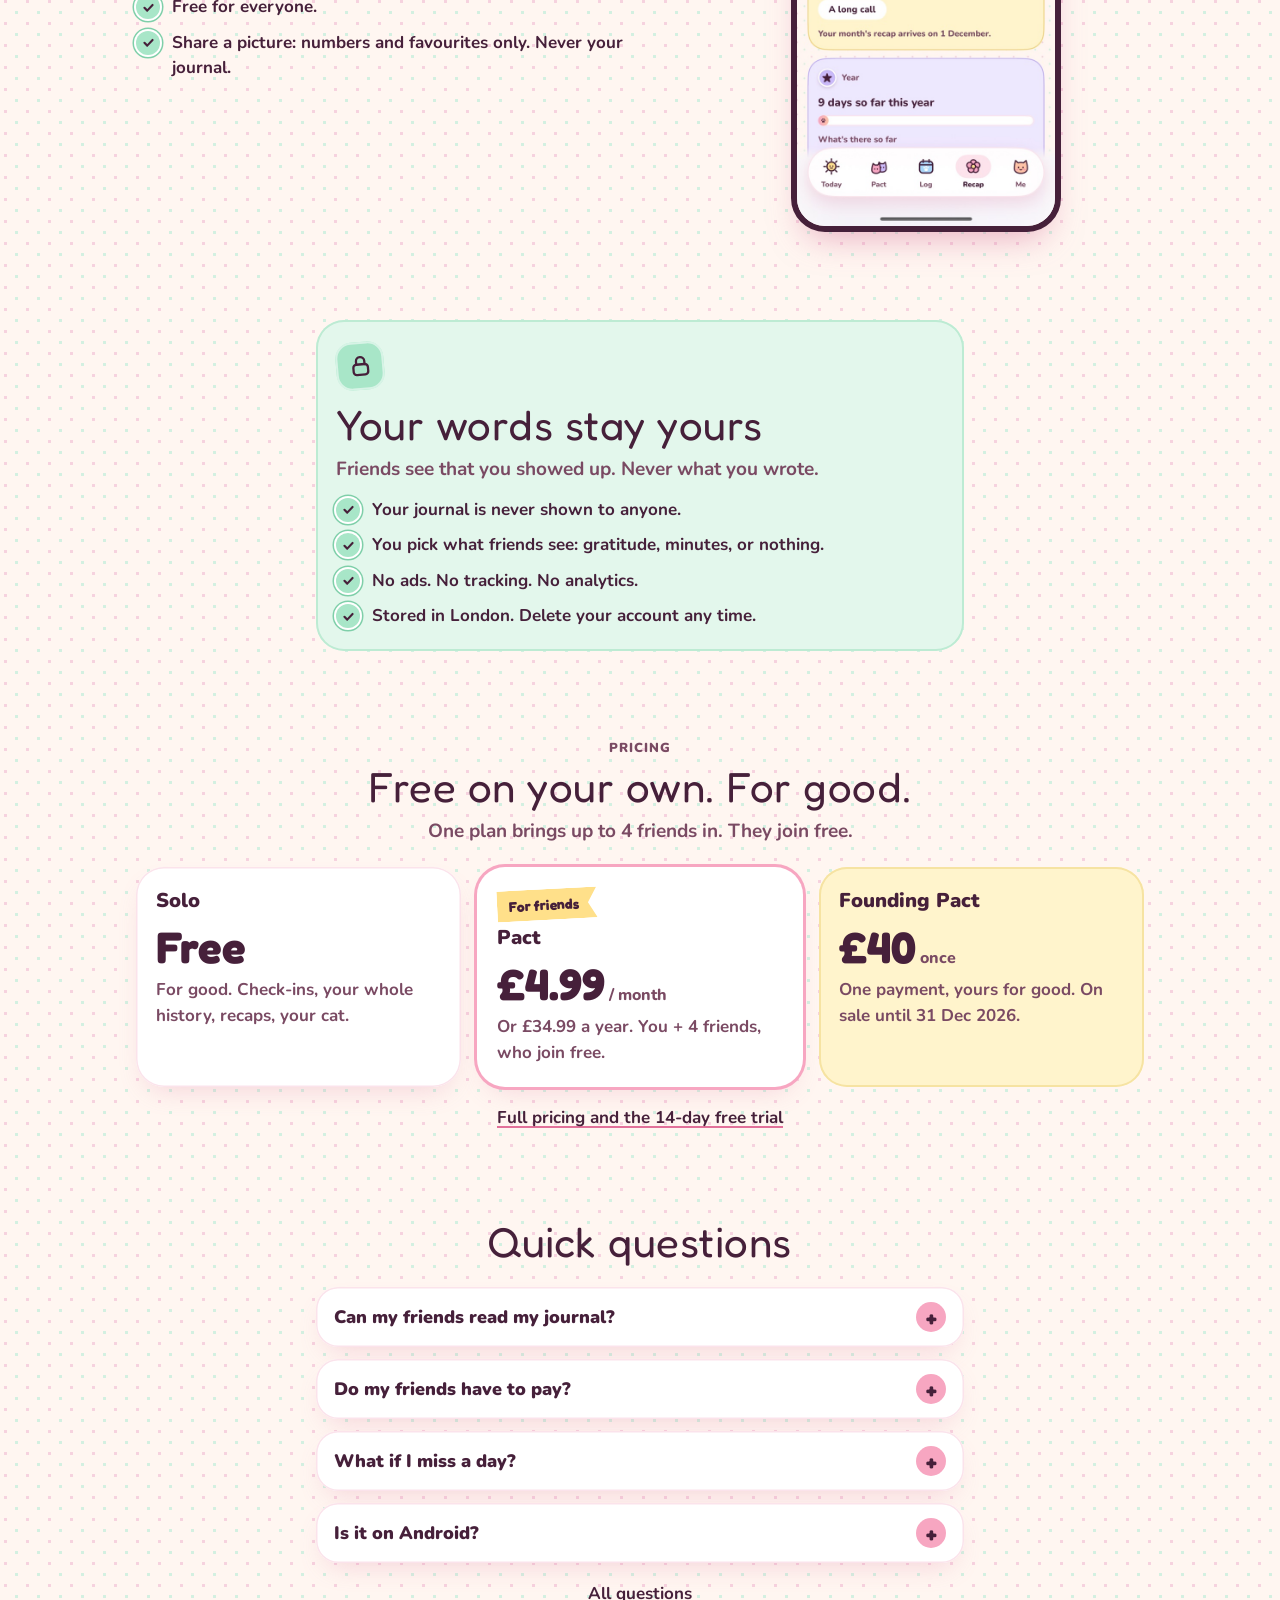
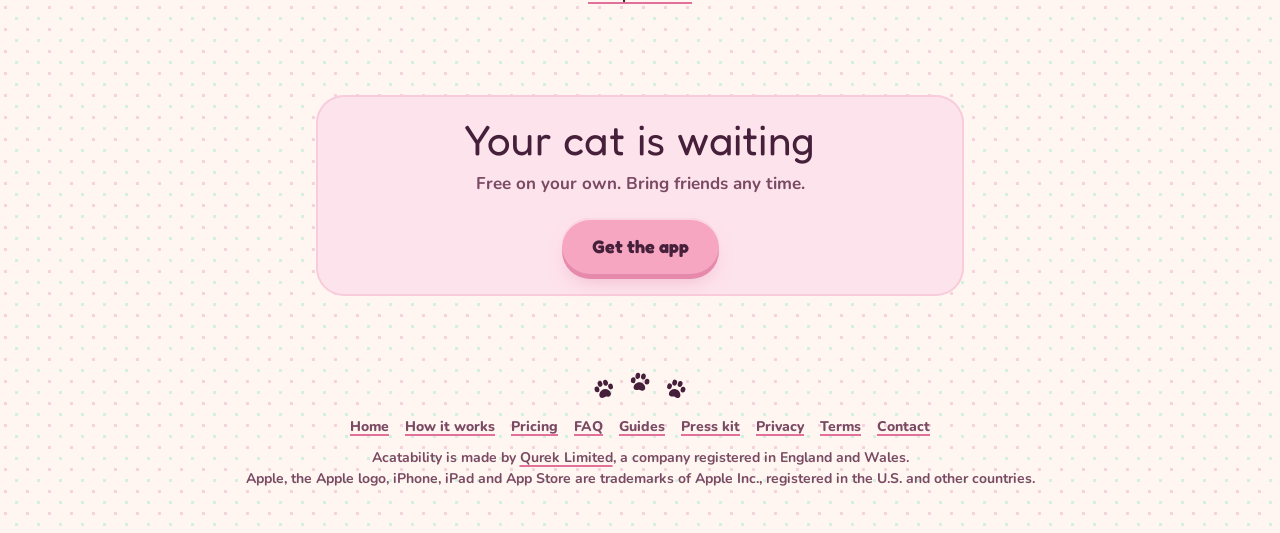
==== commit 6bd08567: "Acatability site: out now. Apple's App Store badge replaces the waitlist, "app for iPhone" wording, " ====
--- a/acatability/index.html
+++ b/acatability/index.html
@@ -4,13 +4,13 @@
   <meta charset="UTF-8" />
   <meta name="viewport" content="width=device-width, initial-scale=1.0" />
   <title>Acatability: mental-health habits with friends, and a cat</title>
-  <meta name="description" content="Acatability is an iPhone app for small daily mental-health habits you keep with friends: a private journal, gratitude and meditation minutes. Friends see you showed up, and a cute cat cheers you on. Free on your own." />
+  <meta name="description" content="Acatability is an app for iPhone where you keep small daily mental-health habits with friends: a private journal, gratitude and meditation minutes. Friends see you showed up, and a cute cat cheers you on. Free on your own." />
   <link rel="canonical" href="https://qurek.biz/acatability/" />
   <meta name="theme-color" content="#FFF6F1" media="(prefers-color-scheme: light)" />
   <meta name="theme-color" content="#2A1622" media="(prefers-color-scheme: dark)" />
   <meta property="og:site_name" content="Acatability" />
   <meta property="og:title" content="Acatability: mental-health habits with friends, and a cat" />
-  <meta property="og:description" content="Acatability is an iPhone app for small daily mental-health habits you keep with friends: a private journal, gratitude and meditation minutes. Friends see you showed up, and a cute cat cheers you on. Free on your own." />
+  <meta property="og:description" content="Acatability is an app for iPhone where you keep small daily mental-health habits with friends: a private journal, gratitude and meditation minutes. Friends see you showed up, and a cute cat cheers you on. Free on your own." />
   <meta property="og:url" content="https://qurek.biz/acatability/" />
   <meta property="og:type" content="website" />
   <meta property="og:image" content="https://qurek.biz/acatability/img/og.png" />
@@ -52,10 +52,11 @@
       "@type": "MobileApplication",
       "@id": "https://qurek.biz/acatability/#app",
       "name": "Acatability",
-      "description": "An iPhone app for small daily mental-health habits kept with friends. Each day you check in with a private journal, a few things you're grateful for and your journalling or meditation minutes. Friends in your pact see that you showed up, plus only what you choose to share. A cat cheers you on. Free on your own; one plan brings up to four friends in, and they join free.",
+      "description": "An app for iPhone where you keep small daily mental-health habits with friends. Each day you check in with a private journal, a few things you're grateful for and your journalling or meditation minutes. Friends in your pact see that you showed up, plus only what you choose to share. A cat cheers you on. Free on your own; one plan brings up to four friends in, and they join free.",
       "operatingSystem": "iOS",
       "applicationCategory": "LifestyleApplication",
       "url": "https://qurek.biz/acatability/",
+      "downloadUrl": "https://apps.apple.com/app/id6805119917",
       "image": "https://qurek.biz/acatability/icon.png",
       "screenshot": [
         "https://qurek.biz/acatability/img/check-in.jpg",
@@ -127,7 +128,7 @@
           <p class="h1">Tiny habits for your mind. Kept with friends.</p>
           <p class="lede">5 calm minutes a day: journal, gratitude, meditation. Your friends see you showed up. A cat cheers you on.</p>
           <div class="cta-row">
-            <a class="button" href="#join">Join the waitlist</a>
+            <a class="app-badge" href="https://apps.apple.com/app/id6805119917"><img src="/acatability/img/app-store-badge.svg" width="144" height="48" alt="Download on the App Store" /></a>
             <a class="button ghost" href="/acatability/how-it-works/">See how it works</a>
           </div>
           <div class="scene">
@@ -142,7 +143,7 @@
                 <p class="speech">Meow! I saved you a spot.</p>
               </div>
             </div>
-            <span class="die"><img src="/acatability/img/ui/paw.svg" alt="" aria-hidden="true" />Coming soon to iPhone</span>
+            <span class="die"><img src="/acatability/img/ui/paw.svg" alt="" aria-hidden="true" />Out now for iPhone</span>
           </div>
         </div>
       </div>
@@ -302,13 +303,10 @@
 
     <section id="join" aria-labelledby="join-title">
       <div class="wrap narrow">
-        <div class="card tinted">
-          <h2 id="join-title">Join the waitlist</h2>
-          <p class="muted" style="margin-bottom:14px">We'll email you the App Store link on launch day.</p>
-          <div id="tally-wrap"></div>
-          <a id="fallback" class="button" href="https://tally.so/r/b50xX7">Join the waitlist</a>
-          <p class="small muted" id="direct" hidden style="margin-top:10px">Form not showing? <a href="https://tally.so/r/b50xX7">Open it here</a>.</p>
-          <p class="small muted" style="margin-top:10px">Free to start. No card needed. 3 emails at most. To be removed, email <a href="mailto:info@qurek.biz">info@qurek.biz</a>.</p>
+        <div class="card tinted center">
+          <h2 id="join-title">Your cat is waiting</h2>
+          <p class="muted">Free on your own. Bring friends any time.</p>
+          <div class="cta-row"><a class="button" href="https://apps.apple.com/app/id6805119917">Get the app</a></div>
         </div>
       </div>
     </section>
@@ -329,13 +327,14 @@
         <a href="mailto:info@qurek.biz">Contact</a>
       </nav>
       <p>Acatability is made by <a href="/">Qurek Limited</a>, a company registered in England and Wales.</p>
+      <p class="small">Apple, the Apple logo, iPhone, iPad and App Store are trademarks of Apple Inc., registered in the U.S. and other countries.</p>
     </div>
   </footer>
   <script src="/acatability/cat.js"></script>
   <script>
     // The app's cat: tap for a trick and a new line in the speech bubble
     // (typed letter by letter, like in the app). Swatches change his
-    // colour. He celebrates when someone joins the waitlist.
+    // colour.
     (function () {
       // The hero's two cats touching heads, like the app's sign-in.
       if (document.getElementById("cat-r")) {
@@ -379,33 +378,7 @@
         seen = true;
         setTimeout(function () { cat.play("wave"); next = 1; say("Meow! Tap me."); }, 400);
       }).observe(document.getElementById("cat-stage"));
-      window.addEventListener("message", function (e) {
-        if (typeof e.data !== "string" || e.data.indexOf("Tally.FormSubmitted") === -1) return;
-        cat.setMood("happy");
-        say("Yay! See you on launch day.");
-        setTimeout(function () { cat.play("jump"); }, 700);
-      });
     })();
-  </script>
-  <script>
-    // The Tally form ID (end of tally.so/r/XXXXXX). Clear it to fall back
-    // to the plain button.
-    var TALLY_FORM_ID = "b50xX7";
-    if (TALLY_FORM_ID && document.getElementById("tally-wrap")) {
-      var frame = document.createElement("iframe");
-      frame.title = "Acatability waitlist";
-      frame.setAttribute("data-tally-src", "https://tally.so/embed/" + TALLY_FORM_ID + "?hideTitle=1&transparentBackground=1&dynamicHeight=1");
-      document.getElementById("tally-wrap").appendChild(frame);
-      document.getElementById("fallback").remove();
-      document.getElementById("direct").hidden = false;
-      var s = document.createElement("script");
-      s.src = "https://tally.so/widgets/embed.js";
-      s.onload = s.onerror = function () {
-        if (window.Tally) { window.Tally.loadEmbeds(); }
-        else { frame.src = frame.getAttribute("data-tally-src"); }
-      };
-      document.body.appendChild(s);
-    }
   </script>
 </body>
 </html>
--- a/acatability/site.css
+++ b/acatability/site.css
@@ -153,6 +153,8 @@
 .h1 { text-wrap: balance; font-family: var(--body); font-weight: 900; font-size: clamp(24px, 4.6vw, 34px); line-height: 1.15; max-width: 16em; margin: 0 auto 10px; }
 .hero .lede { margin: 0 auto; }
 .cta-row { display: flex; gap: 12px; justify-content: center; flex-wrap: wrap; margin-top: 22px; }
+.app-badge { display: inline-flex; align-items: center; line-height: 0; }
+.app-badge img { display: block; height: 48px; width: auto; }
 
 .scene { margin-top: 18px; padding-top: 12px; }
 .scene::before { /* the pink hill */
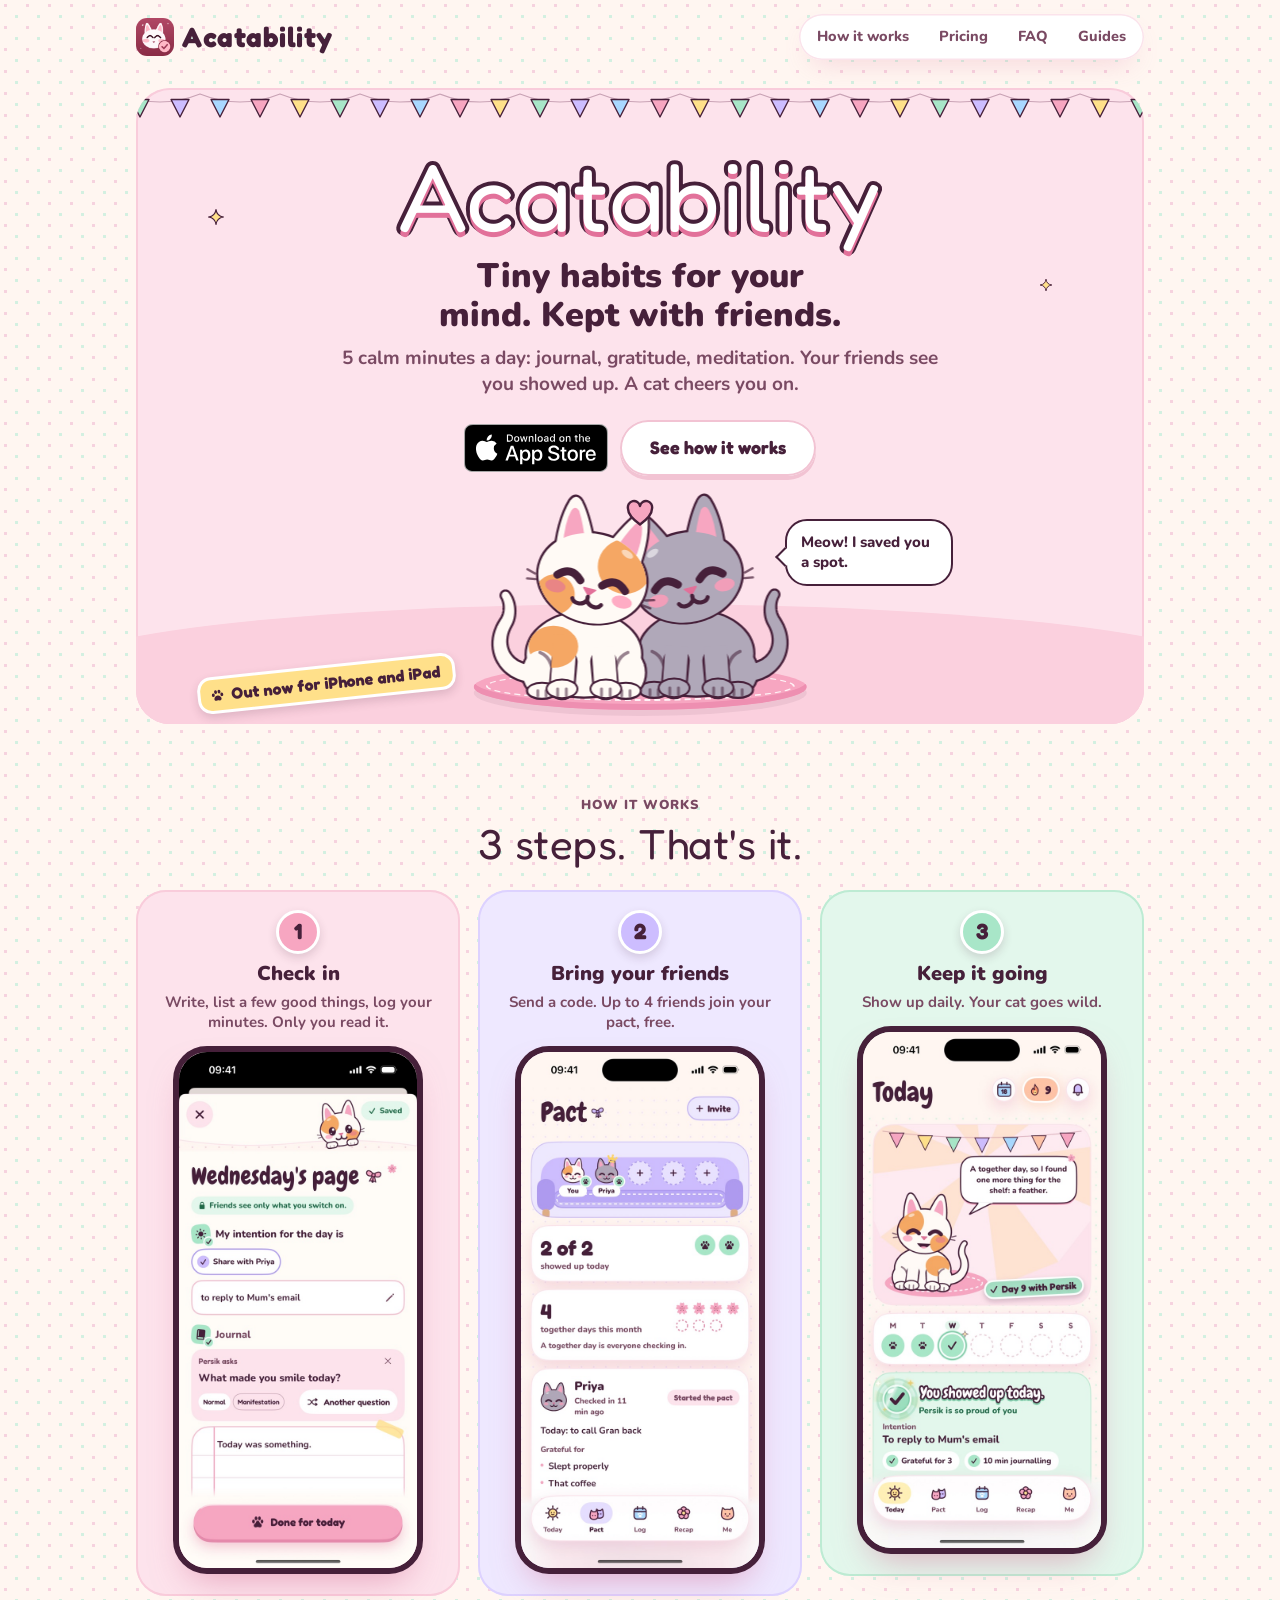
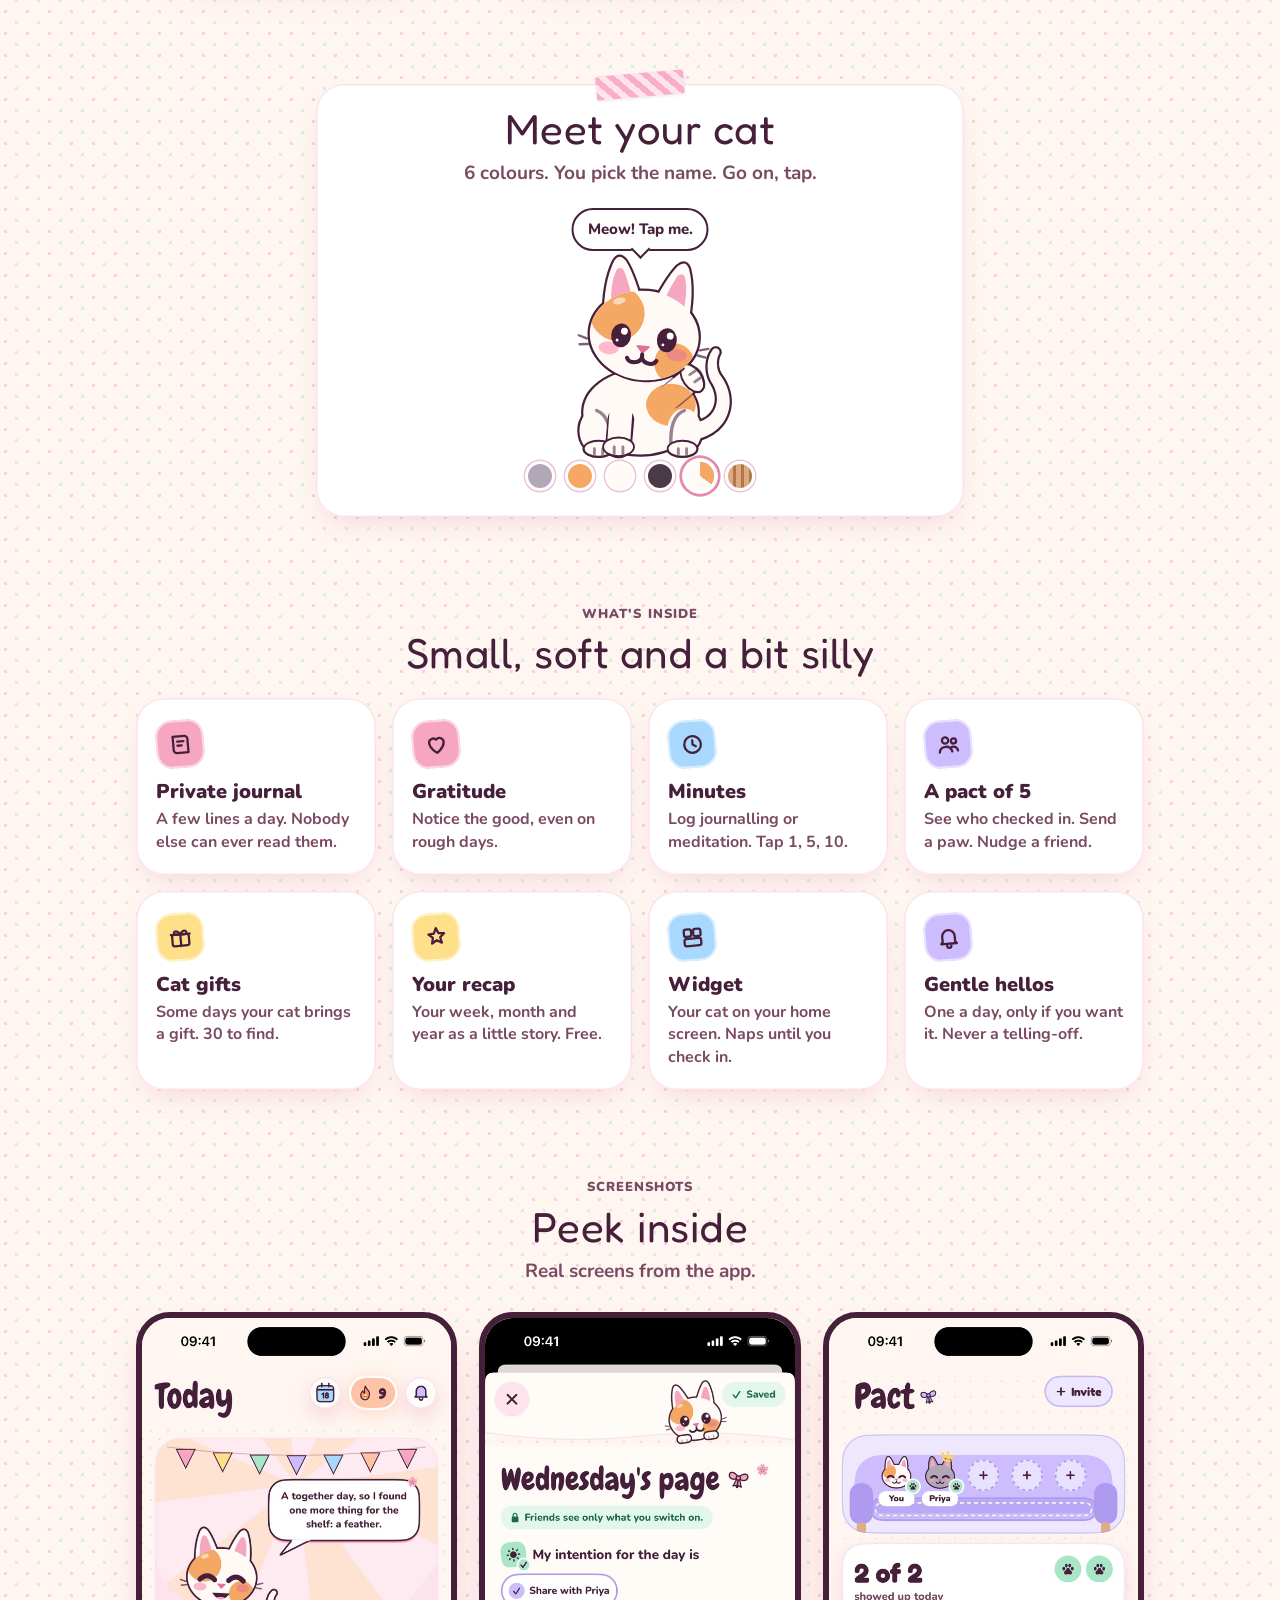
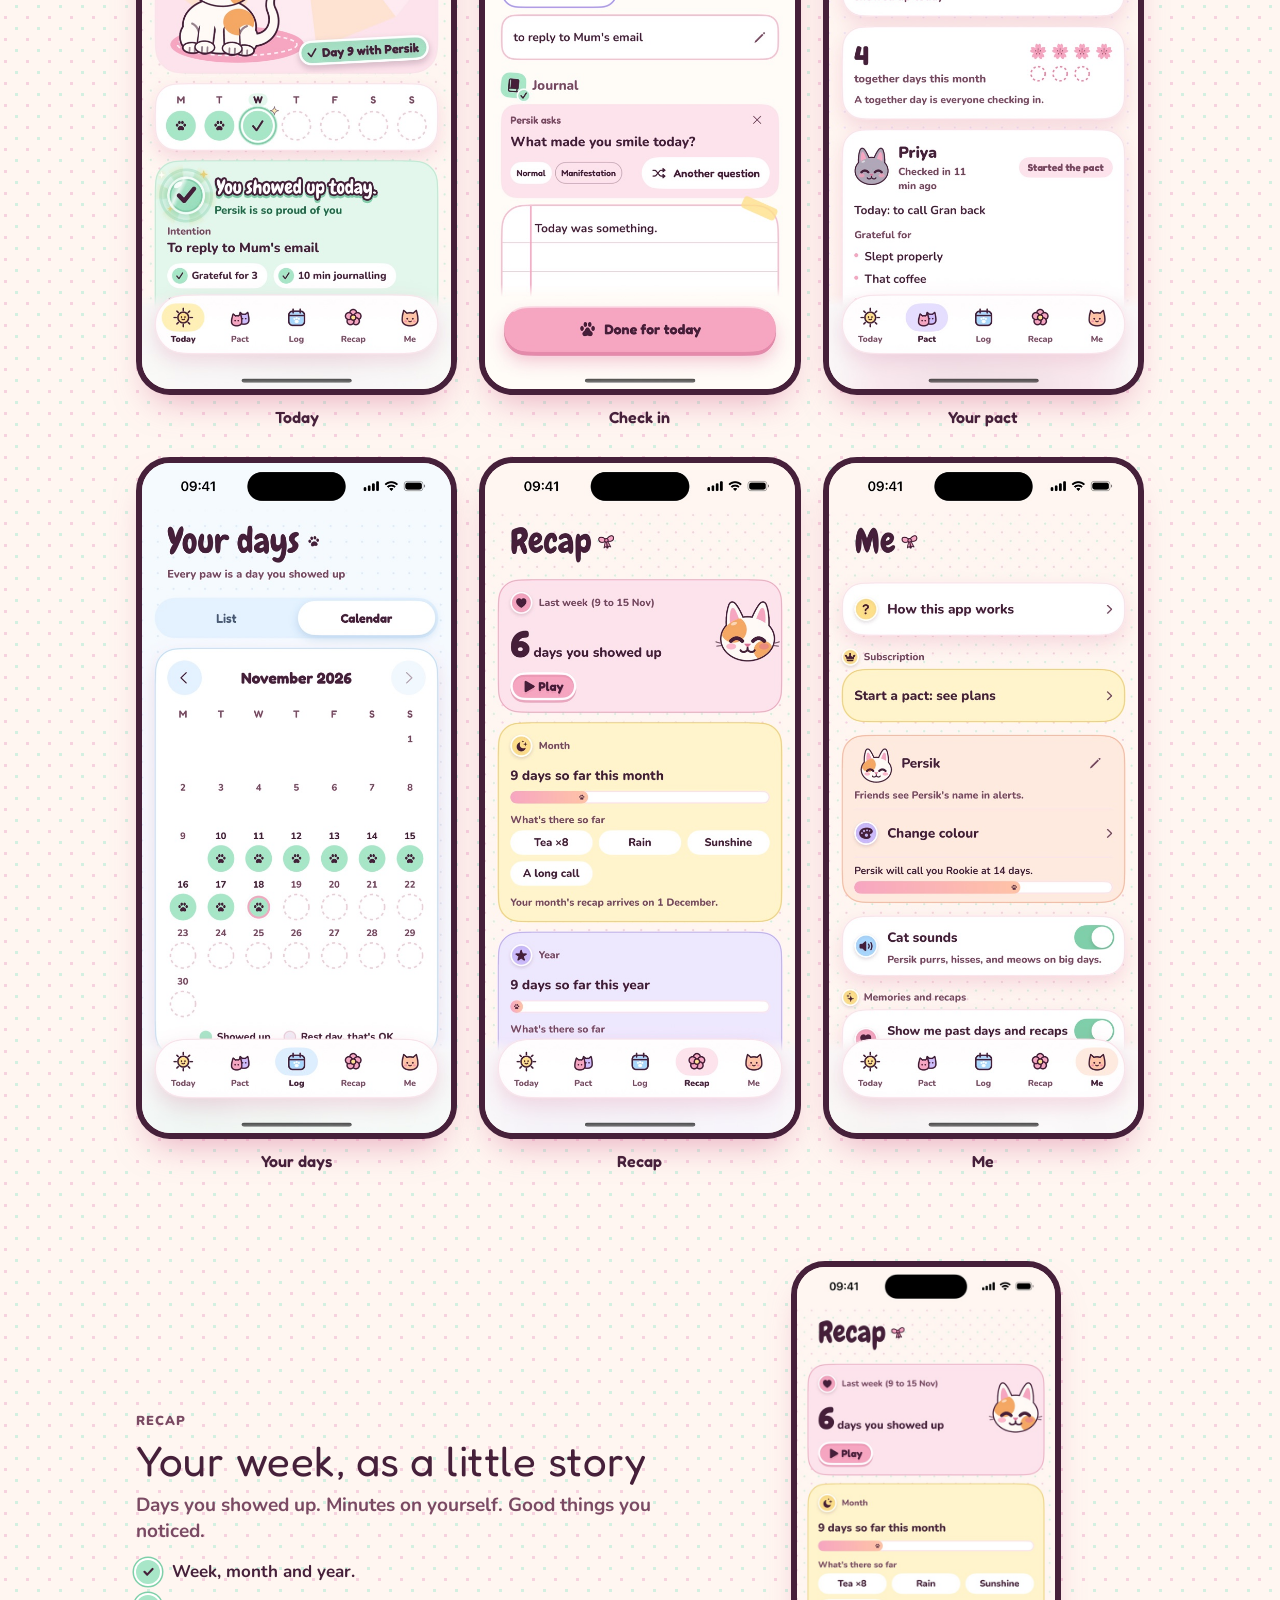
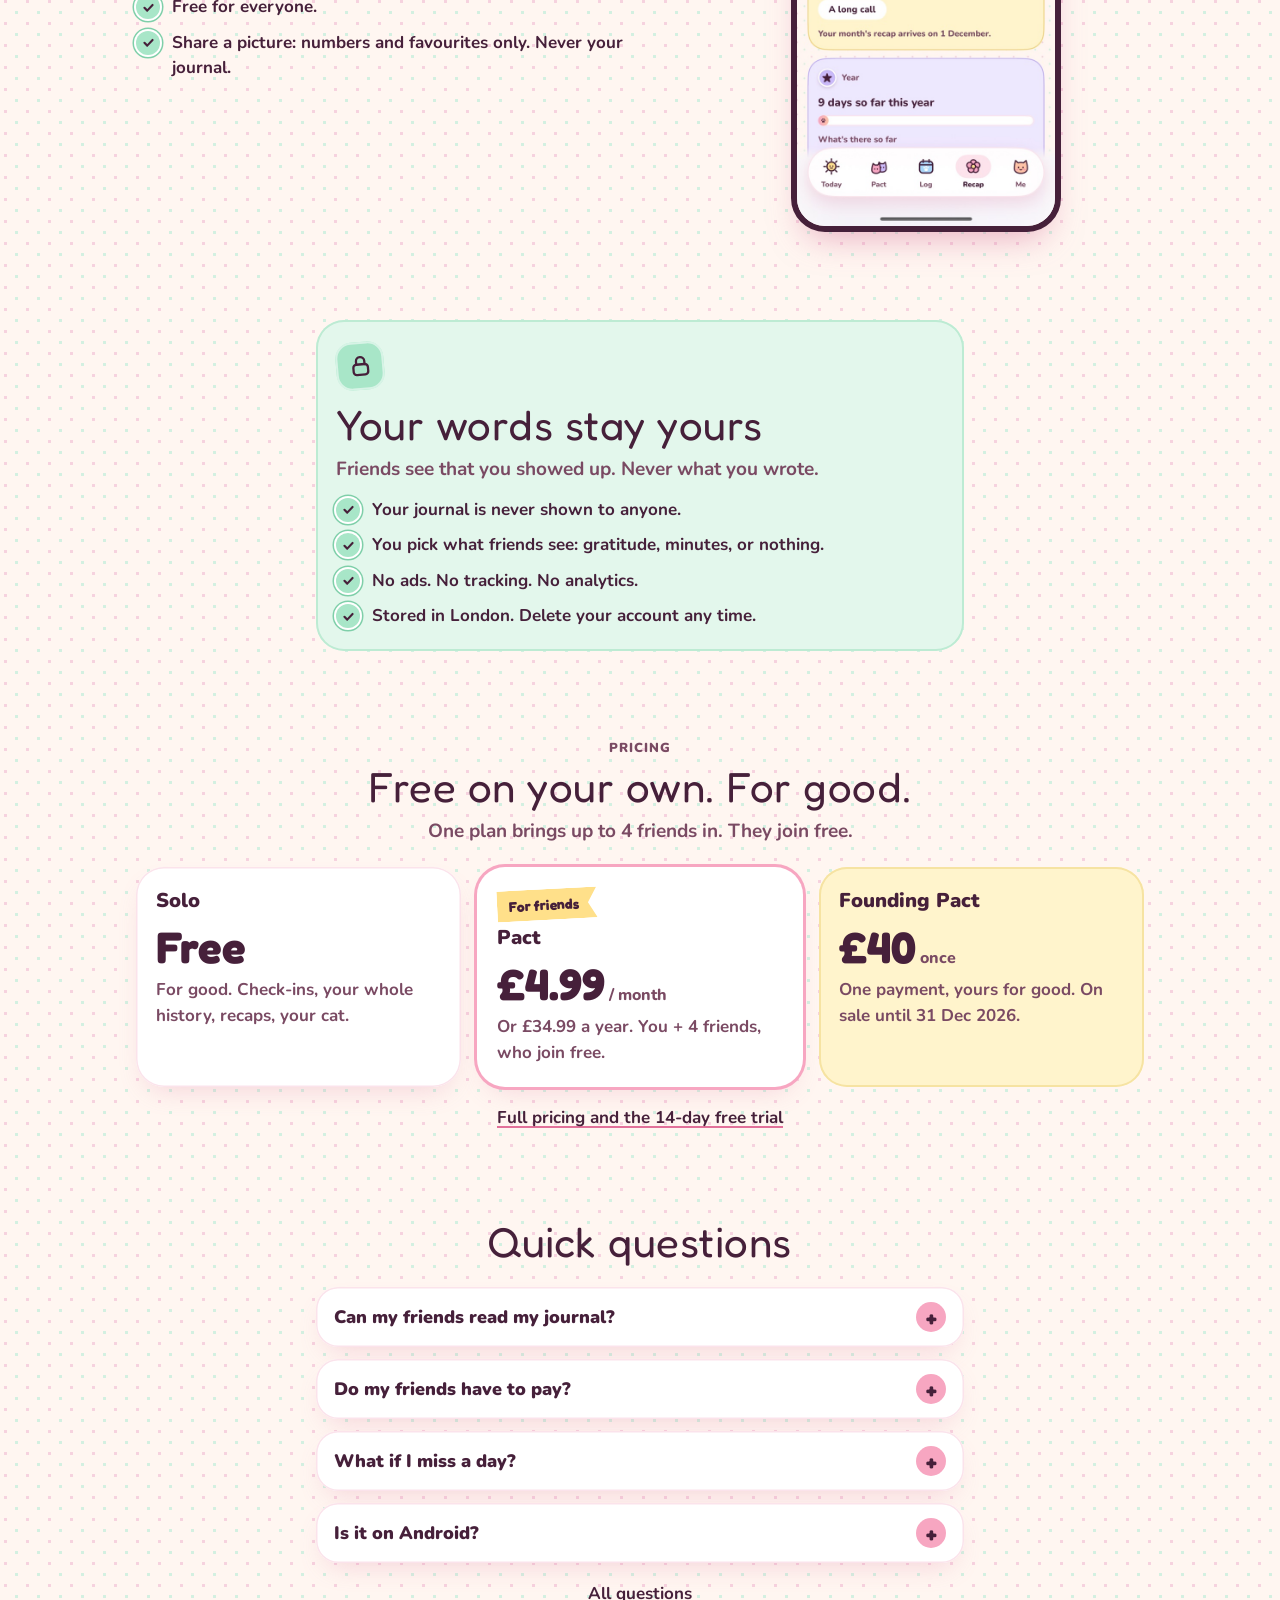
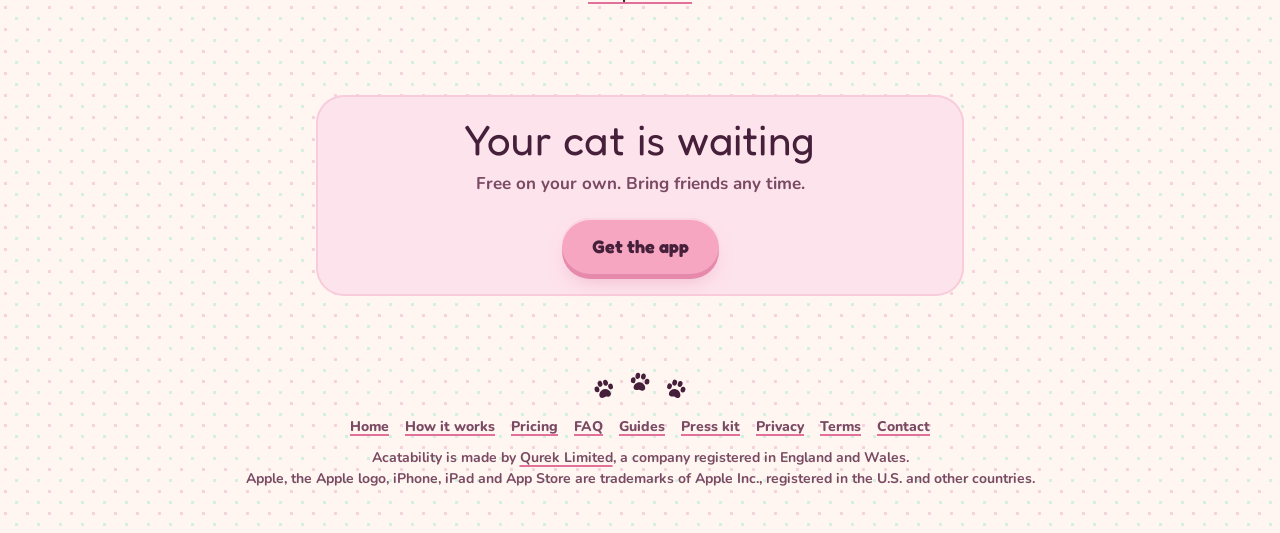
==== commit 4439fa4f: "Acatability site: for iPhone and iPad (owner, 27 Nov)" ====
--- a/acatability/index.html
+++ b/acatability/index.html
@@ -4,13 +4,13 @@
   <meta charset="UTF-8" />
   <meta name="viewport" content="width=device-width, initial-scale=1.0" />
   <title>Acatability: mental-health habits with friends, and a cat</title>
-  <meta name="description" content="Acatability is an app for iPhone where you keep small daily mental-health habits with friends: a private journal, gratitude and meditation minutes. Friends see you showed up, and a cute cat cheers you on. Free on your own." />
+  <meta name="description" content="Acatability is an app for iPhone and iPad where you keep small daily mental-health habits with friends: a private journal, gratitude and meditation minutes. Friends see you showed up, and a cute cat cheers you on. Free on your own." />
   <link rel="canonical" href="https://qurek.biz/acatability/" />
   <meta name="theme-color" content="#FFF6F1" media="(prefers-color-scheme: light)" />
   <meta name="theme-color" content="#2A1622" media="(prefers-color-scheme: dark)" />
   <meta property="og:site_name" content="Acatability" />
   <meta property="og:title" content="Acatability: mental-health habits with friends, and a cat" />
-  <meta property="og:description" content="Acatability is an app for iPhone where you keep small daily mental-health habits with friends: a private journal, gratitude and meditation minutes. Friends see you showed up, and a cute cat cheers you on. Free on your own." />
+  <meta property="og:description" content="Acatability is an app for iPhone and iPad where you keep small daily mental-health habits with friends: a private journal, gratitude and meditation minutes. Friends see you showed up, and a cute cat cheers you on. Free on your own." />
   <meta property="og:url" content="https://qurek.biz/acatability/" />
   <meta property="og:type" content="website" />
   <meta property="og:image" content="https://qurek.biz/acatability/img/og.png" />
@@ -52,7 +52,7 @@
       "@type": "MobileApplication",
       "@id": "https://qurek.biz/acatability/#app",
       "name": "Acatability",
-      "description": "An app for iPhone where you keep small daily mental-health habits with friends. Each day you check in with a private journal, a few things you're grateful for and your journalling or meditation minutes. Friends in your pact see that you showed up, plus only what you choose to share. A cat cheers you on. Free on your own; one plan brings up to four friends in, and they join free.",
+      "description": "An app for iPhone and iPad where you keep small daily mental-health habits with friends. Each day you check in with a private journal, a few things you're grateful for and your journalling or meditation minutes. Friends in your pact see that you showed up, plus only what you choose to share. A cat cheers you on. Free on your own; one plan brings up to four friends in, and they join free.",
       "operatingSystem": "iOS",
       "applicationCategory": "LifestyleApplication",
       "url": "https://qurek.biz/acatability/",
@@ -143,7 +143,7 @@
                 <p class="speech">Meow! I saved you a spot.</p>
               </div>
             </div>
-            <span class="die"><img src="/acatability/img/ui/paw.svg" alt="" aria-hidden="true" />Out now for iPhone</span>
+            <span class="die"><img src="/acatability/img/ui/paw.svg" alt="" aria-hidden="true" />Out now for iPhone and iPad</span>
           </div>
         </div>
       </div>
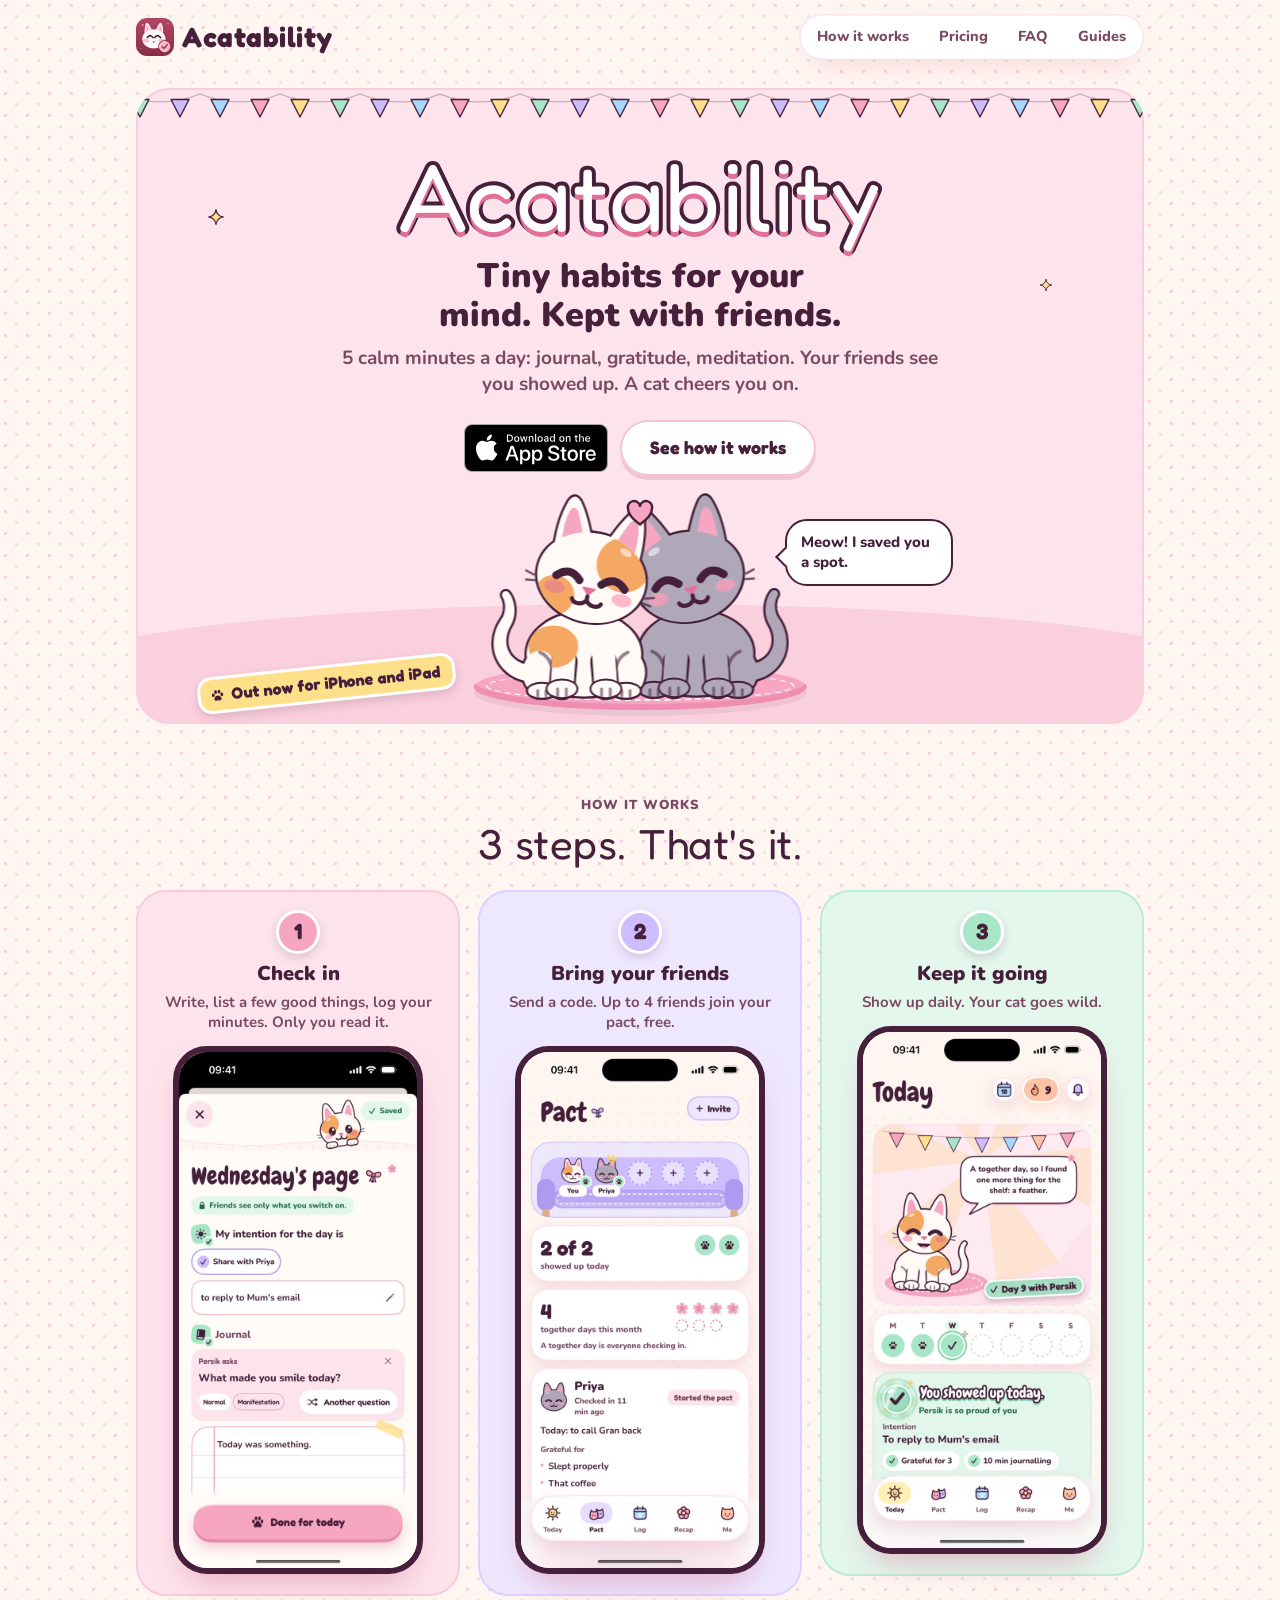
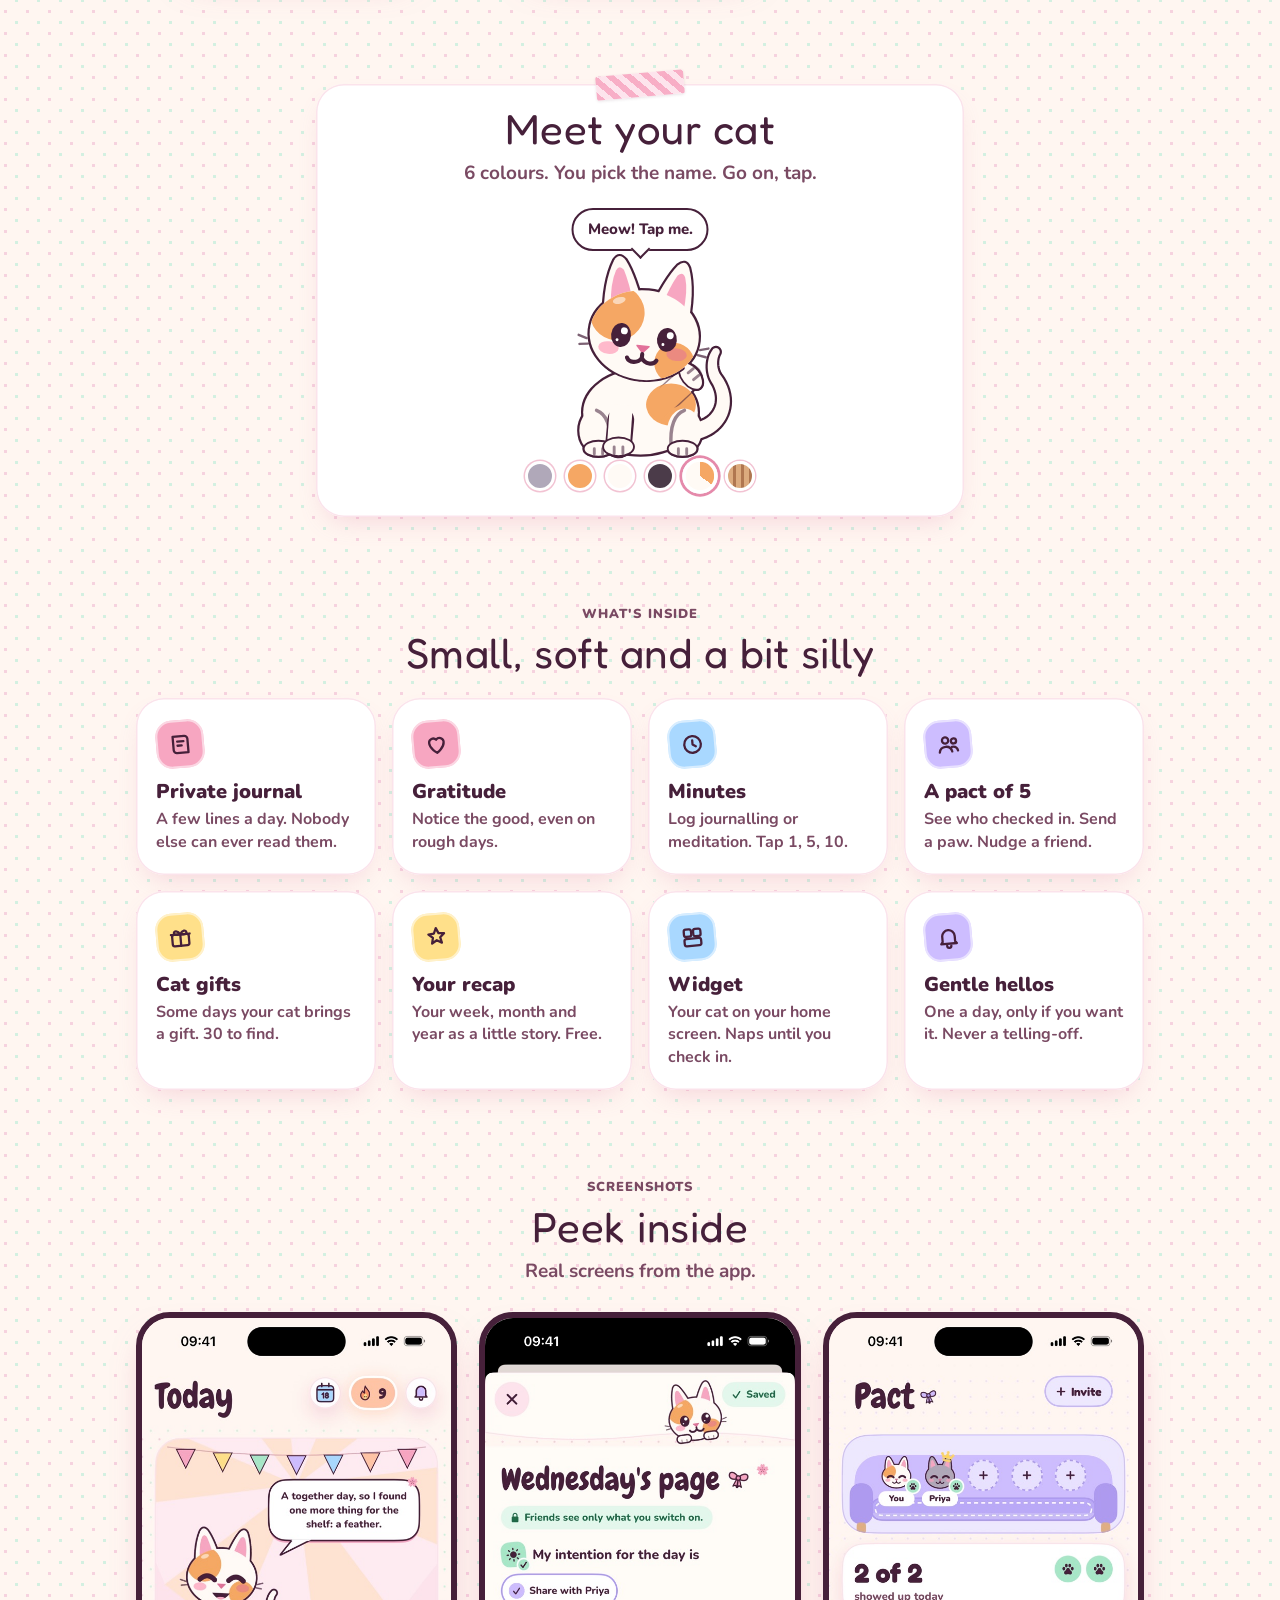
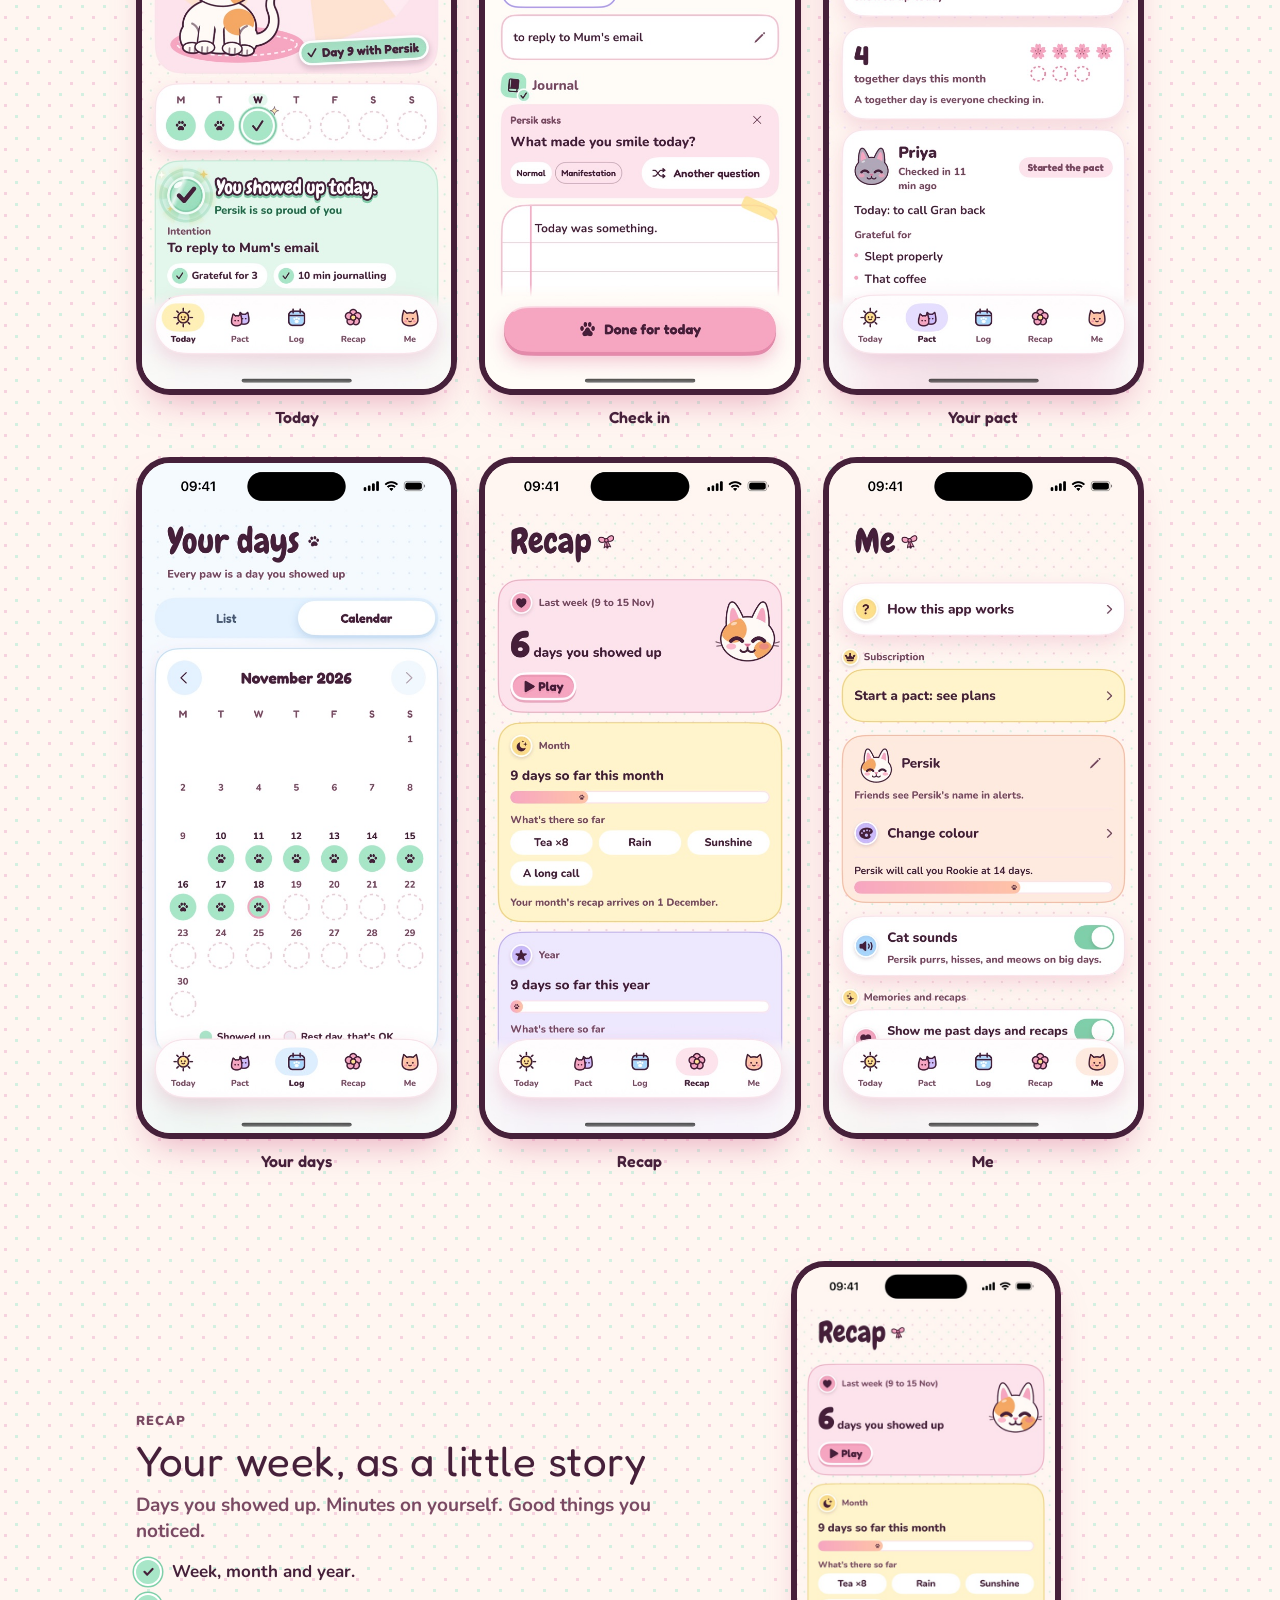
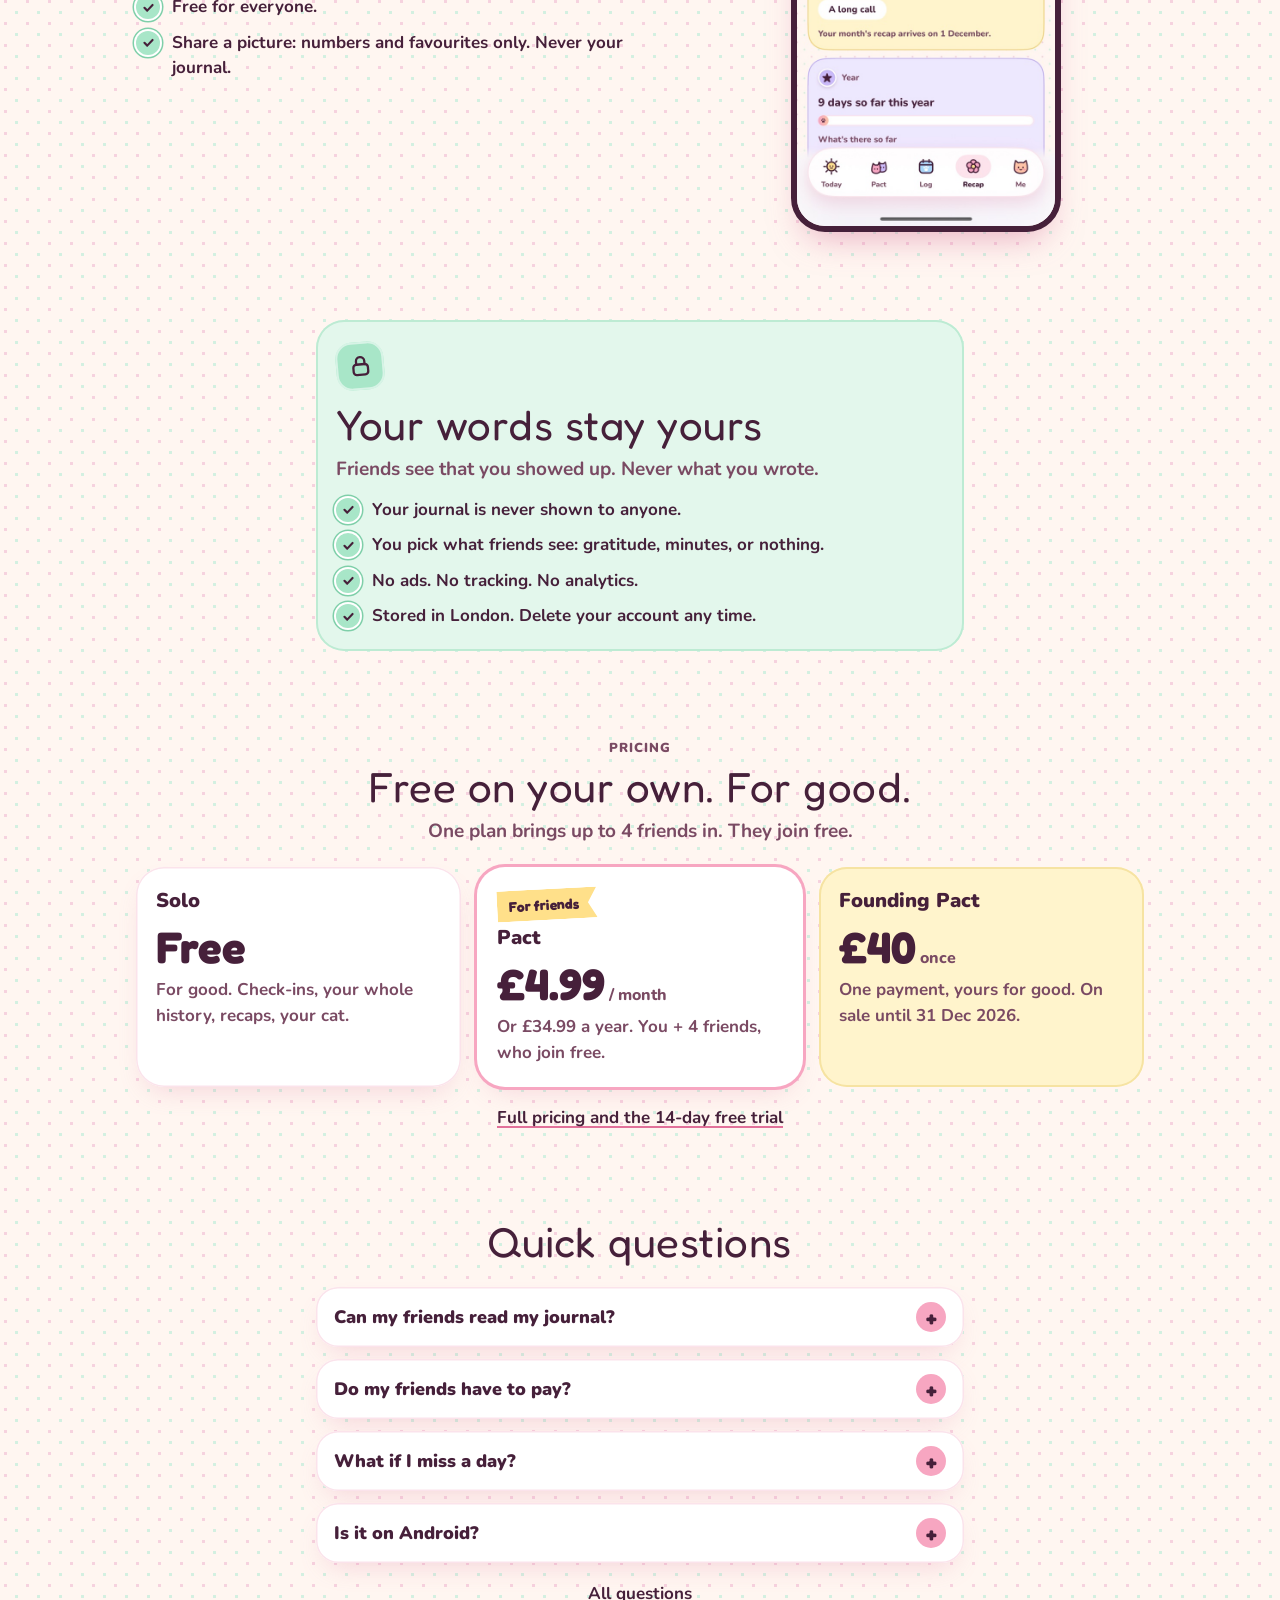
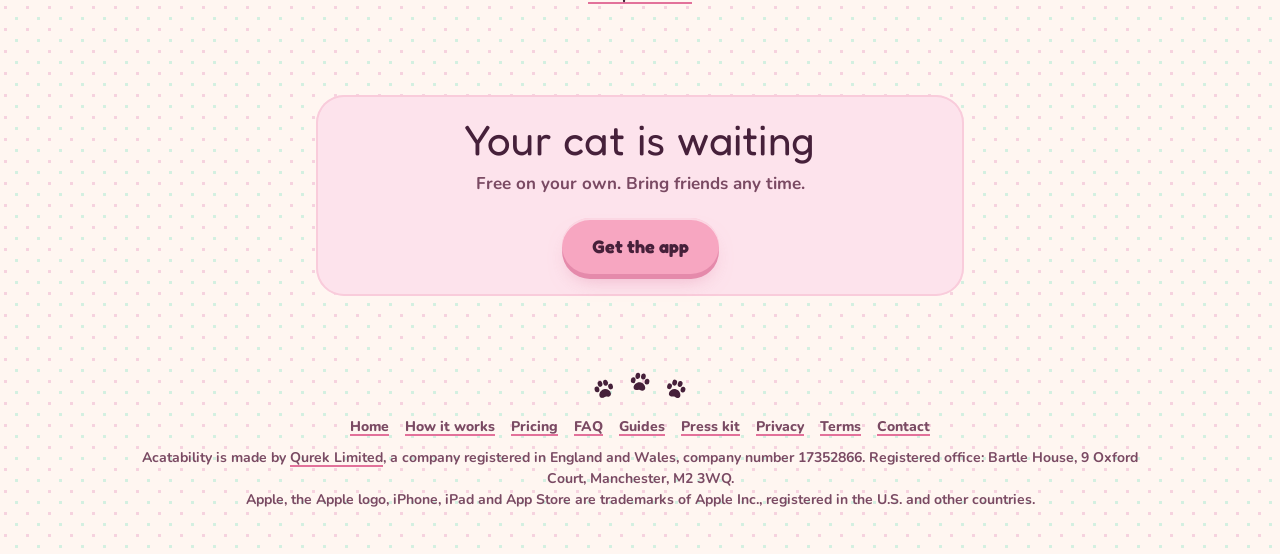
==== commit 509e7226: "Company number and registered office on every page (Companies Act website rule)" ====
--- a/acatability/index.html
+++ b/acatability/index.html
@@ -326,7 +326,7 @@
         <a href="https://niacod.github.io/acatability-legal/terms">Terms</a>
         <a href="mailto:info@qurek.biz">Contact</a>
       </nav>
-      <p>Acatability is made by <a href="/">Qurek Limited</a>, a company registered in England and Wales.</p>
+      <p>Acatability is made by <a href="/">Qurek Limited</a>, a company registered in England and Wales, company number 17352866. Registered office: Bartle House, 9 Oxford Court, Manchester, M2 3WQ.</p>
       <p class="small">Apple, the Apple logo, iPhone, iPad and App Store are trademarks of Apple Inc., registered in the U.S. and other countries.</p>
     </div>
   </footer>
